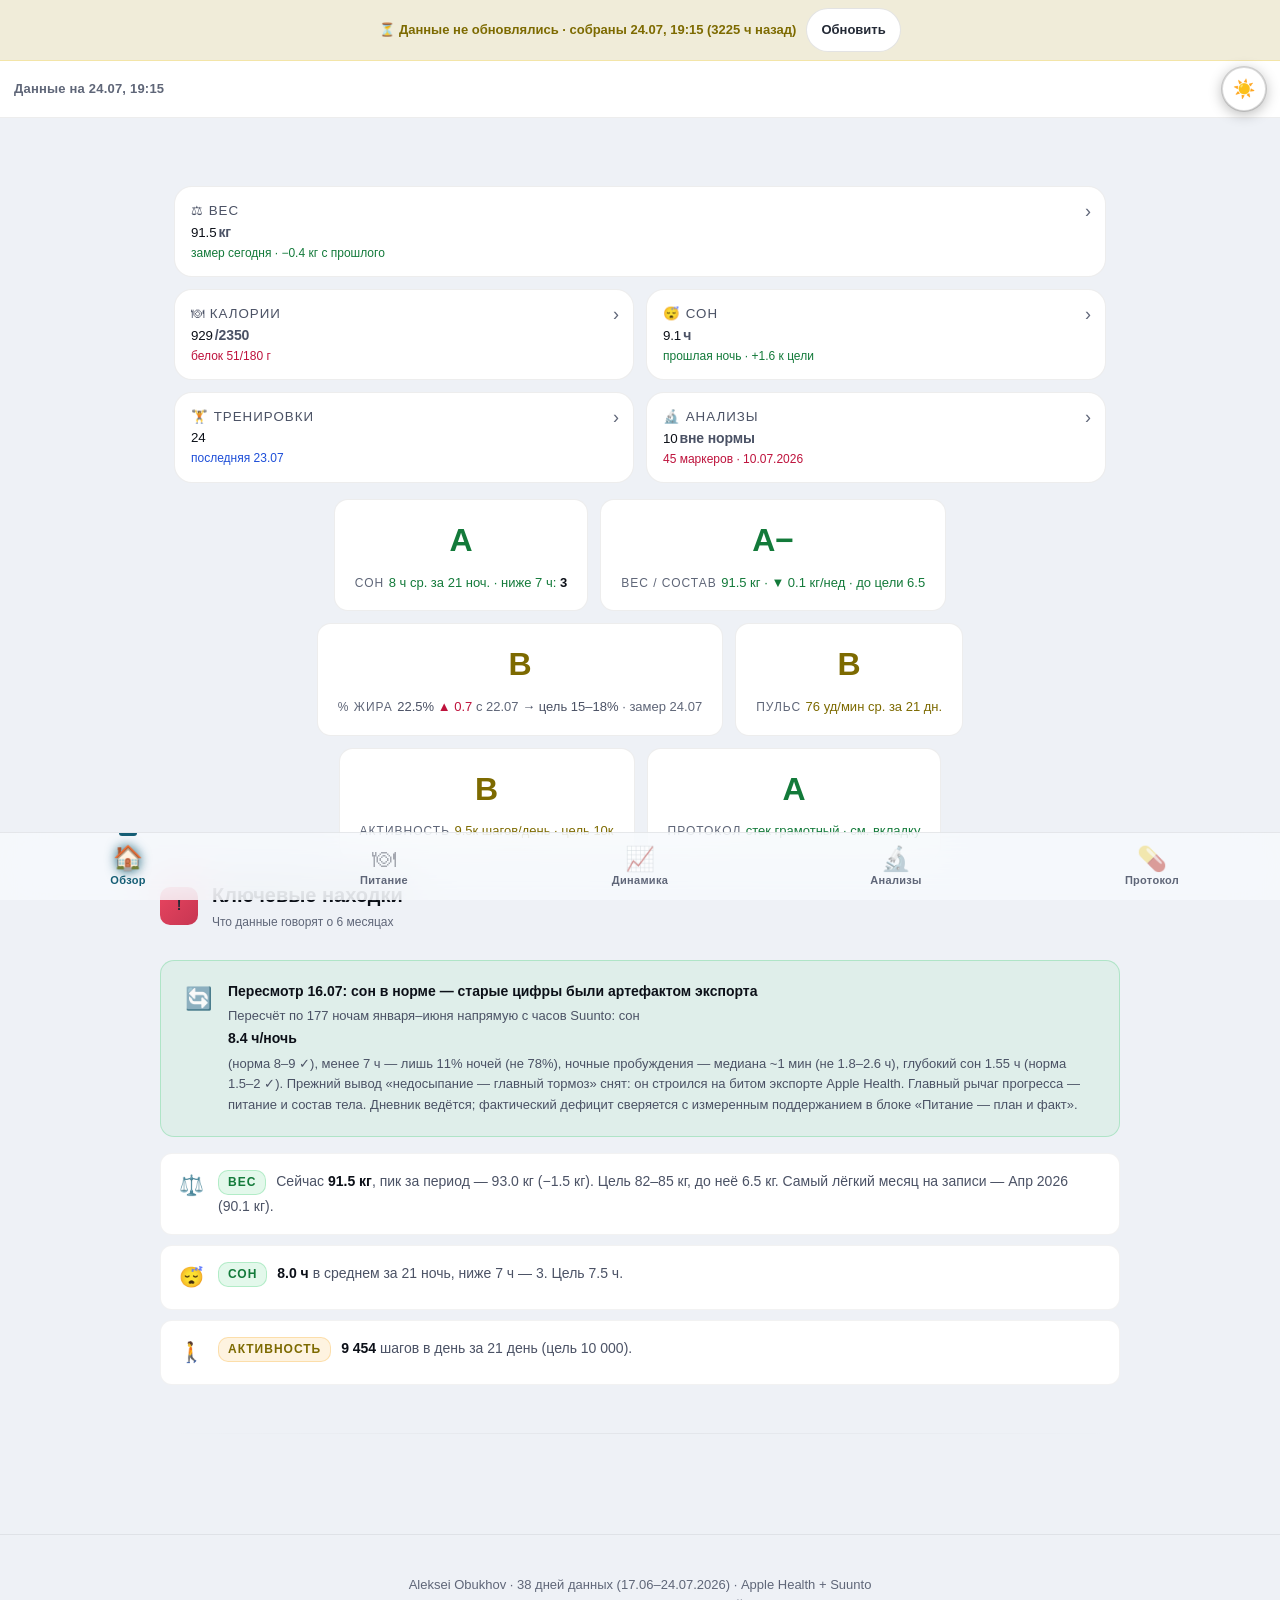
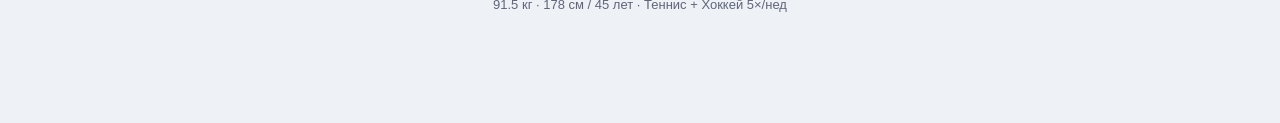
==== feedback_2026.html @ 1b54ea60 "Weekly progress: charts-health" ====
<!DOCTYPE html>
<html lang="ru">
<head>
<meta charset="UTF-8">
<meta name="viewport" content="width=device-width, initial-scale=1">
<script>
/* Resolve theme before first paint (no flash): stored choice wins, else follow the OS. */
(function(){try{
  var t=localStorage.getItem('theme');
  if(t!=='light'&&t!=='dark'){t=(window.matchMedia&&window.matchMedia('(prefers-color-scheme: light)').matches)?'light':'dark';}
  document.documentElement.setAttribute('data-theme',t);
}catch(e){}})();
</script>
<title>Aleksei · Обратная связь 2026</title>
<meta name="generated" content="2026-07-24T19:15">
<link rel="manifest" href="manifest.webmanifest">
<meta name="theme-color" content="#0891b2">
<meta name="apple-mobile-web-app-capable" content="yes">
<meta name="apple-mobile-web-app-status-bar-style" content="black-translucent">
<meta name="apple-mobile-web-app-title" content="Health">
<link rel="apple-touch-icon" href="icons/icon-180.png">
<link rel="stylesheet" href="app.css">
<script src="app.js" defer></script>
<style>
*{margin:0;padding:0;box-sizing:border-box}
body{font-family:-apple-system,BlinkMacSystemFont,'Segoe UI',sans-serif;background:var(--bg);color:var(--text);line-height:1.55}
.hero{background:linear-gradient(135deg,var(--bg-hero-1) 0%,var(--bg-hero-2) 60%,var(--bg-hero-3) 100%);padding:28px 24px 24px;text-align:center;border-bottom:1px solid var(--line)}
.badge{display:inline-block;padding:5px 16px;border-radius:20px;font-size:12px;font-weight:700;letter-spacing:2px;text-transform:uppercase;margin-bottom:10px;background:#e9456020;border:1px solid #e9456050;color:#e94560}
h1{font-size:clamp(22px,4vw,34px);font-weight:800;color:var(--text-hi);margin-bottom:6px}
.hero-sub{font-size:14px;color:var(--text-3);margin-bottom:0}
.score-grid{display:flex;flex-wrap:wrap;justify-content:center;gap:12px;max-width:900px;margin:0 auto 20px}
.score-card{background:var(--surface);border:1px solid var(--line);border-radius:14px;padding:16px 20px;text-align:center;min-width:130px}
.score-card .grade{font-size:32px;font-weight:800;display:block;margin-bottom:4px}
.score-card .area{font-size:12px;color:var(--text-3);text-transform:uppercase;letter-spacing:1px}
.score-card .delta{font-size:13px;margin-top:4px}

.container{max-width:1000px;margin:0 auto;padding:52px 20px}
.section{margin-bottom:48px}
.sec-header{display:flex;align-items:center;gap:14px;margin-bottom:28px}
.sec-num{width:38px;height:38px;border-radius:10px;display:flex;align-items:center;justify-content:center;font-weight:800;font-size:14px;flex-shrink:0}
.sec-title{margin:0;font-weight:800;font-size:20px;font-weight:700;color:var(--text-hi)}
.sec-sub{font-size:12px;color:var(--text-3);margin-top:2px}

/* Cards */
.cards{display:grid;gap:16px}
.cards-2{grid-template-columns:repeat(auto-fit,minmax(300px,1fr))}
.cards-3{grid-template-columns:repeat(auto-fit,minmax(240px,1fr))}
.card{background:var(--surface);border:1px solid var(--line-soft);border-radius:16px;padding:24px}
.card-red   {border-color:#e9456030;background:#e9456008}
.card-green {border-color:#22c55e30;background:#22c55e08}
.card-blue  {border-color:#3b82f630;background:#3b82f608}
.card-yellow{border-color:#f59e0b30;background:#f59e0b08}
.card-purple{border-color:#7c3aed30;background:#7c3aed08}
.card h3{font-size:13px;text-transform:uppercase;letter-spacing:1px;color:var(--text-3);margin-bottom:10px;font-weight:700}
.card .big{font-size:32px;font-weight:800;color:var(--text-hi);line-height:1}
.card .small{font-size:13px;color:var(--text-2);margin-top:8px;line-height:1.6}

/* Data table */
.data-table{width:100%;border-collapse:collapse;font-size:14px}
.data-table th{background:var(--surface-2);color:var(--text-3);font-size:12px;text-transform:uppercase;letter-spacing:1px;padding:10px 14px;text-align:left}
.data-table td{padding:10px 14px;border-bottom:1px solid var(--line-hair);color:var(--text-2)}
.data-table tr:last-child td{border:none}
.table-wrap{background:var(--surface);border:1px solid var(--line-soft);border-radius:14px;overflow-x:auto;-webkit-overflow-scrolling:touch}

/* Alert */
.alert{border-radius:14px;padding:20px 24px;margin-bottom:16px;display:flex;gap:16px;align-items:flex-start}
.alert-red   {background:#e9456012;border:1px solid #e9456040}
.alert-yellow{background:#f59e0b12;border:1px solid #f59e0b40}
.alert-green {background:#22c55e12;border:1px solid #22c55e40}
.alert-icon{font-size:22px;flex-shrink:0;margin-top:1px}
.alert-body strong{color:var(--text-hi);font-size:14px;display:block;margin-bottom:4px}
.alert-body p{font-size:13px;color:var(--text-2);line-height:1.6}

/* Recommendations list */
.rec-list{list-style:none;display:flex;flex-direction:column;gap:10px}
.rec-item{display:flex;gap:14px;align-items:flex-start;background:var(--surface);border:1px solid var(--line-soft);border-radius:12px;padding:16px 18px}
.rec-icon{font-size:20px;flex-shrink:0}
.rec-body{font-size:14px;color:var(--text-2);line-height:1.6}
.rec-body strong{color:var(--text-hi)}
.rec-tag{display:inline-block;padding:2px 9px;border-radius:10px;font-size:12px;font-weight:700;text-transform:uppercase;letter-spacing:1px;margin-right:6px}
.tag-red   {background:#e9456020;color:#e94560;border:1px solid #e9456040}
.tag-yellow{background:#f59e0b20;color:#fbbf24;border:1px solid #f59e0b40}
.tag-green {background:#22c55e20;color:#22c55e;border:1px solid #22c55e40}
.tag-blue  {background:#3b82f620;color:#60a5fa;border:1px solid #3b82f640}

/* Priority table */
.priority-grid{display:flex;flex-direction:column;gap:10px}
.prio-item{display:flex;align-items:center;gap:14px;background:var(--surface);border:1px solid var(--line-soft);border-radius:12px;padding:14px 18px}
.prio-num{width:28px;height:28px;border-radius:7px;display:flex;align-items:center;justify-content:center;font-weight:800;font-size:13px;flex-shrink:0}
.prio-text{flex:1;font-size:14px;color:var(--text-2)}
.prio-text strong{color:var(--text-hi);display:block;margin-bottom:2px}
.prio-text span{font-size:13px;color:var(--text-3)}
.prio-impact{font-size:12px;font-weight:700;padding:3px 10px;border-radius:8px}

/* Month comparison */
.month-bar{margin-bottom:12px}
.month-bar-label{display:flex;justify-content:space-between;font-size:12px;color:var(--text-2);margin-bottom:5px}
.month-bar-label strong{color:var(--text-hi)}
.bar-bg{height:8px;background:var(--line-soft);border-radius:4px;overflow:hidden}
.bar-fill{height:100%;border-radius:4px}

/* Divider */
.divider{height:1px;background:linear-gradient(90deg,transparent,var(--line-soft),transparent);margin:48px 0}

footer{text-align:center;padding:40px;color:var(--text-3);font-size:13px;border-top:1px solid var(--line-hair)}
@media(max-width:600px){
  .container{padding:32px 14px}
  .hero{padding:20px 16px 18px}
  h1{font-size:22px}
  .hero-sub{margin-bottom:0}
  .cards-2,.cards-3{grid-template-columns:1fr}
  .score-card{min-width:calc(50% - 8px);flex:1 1 calc(50% - 8px);padding:12px 10px}
  .score-card .grade{font-size:26px}
  .data-table{font-size:13px;min-width:520px}
  .data-table th{padding:8px 10px;font-size:12px}
  .data-table td{padding:8px 10px}
  .sec-title{font-size:18px}
  .sec-header{gap:10px;margin-bottom:20px}
  .card{padding:18px}
  .section{margin-bottom:32px}
  .alert{padding:16px}
  .divider{margin:32px 0}
  .prio-item{flex-wrap:wrap}
}
</style>
</head>
<body>

<!-- HERO -->
<div class="hero">
  <!-- HERO_SUB:START -->
  <h1 class="sr-only">Сводка здоровья · 17.06–24.07.2026</h1>
  <span class="appbar-when">Данные на 24.07, 19:15</span>
  <!-- HERO_SUB:END -->

  <div class="score-grid">
    <!-- SCORECARDS:START -->
    <div class="score-card">
      <span class="grade" style="color:#22c55e">A</span>
      <span class="area">Сон</span>
      <span class="delta" style="color:#22c55e">8 ч ср. за 21 ноч. · ниже 7 ч: <b style="color:#fff">3</b></span>
    </div>
    <div class="score-card">
      <span class="grade" style="color:#22c55e">A−</span>
      <span class="area">Вес / Состав</span>
      <span class="delta" style="color:#22c55e">91.5 кг · ▼ 0.1 кг/нед · до цели 6.5</span>
    </div>
    <div class="score-card">
      <span class="grade" style="color:#f59e0b">B</span>
      <span class="area">% Жира</span>
      <span class="delta" style="color:#aaaacc">22.5% <span style="color:#e94560">▲ 0.7</span><span style="color:#6666aa"> с 22.07</span> → цель 15–18%<span style="color:#6666aa"> · замер 24.07</span></span>
    </div>
    <div class="score-card">
      <span class="grade" style="color:#f59e0b">B</span>
      <span class="area">Пульс</span>
      <span class="delta" style="color:#f59e0b">76 уд/мин ср. за 21 дн.</span>
    </div>
    <div class="score-card">
      <span class="grade" style="color:#f59e0b">B</span>
      <span class="area">Активность</span>
      <span class="delta" style="color:#f59e0b">9.5к шагов/день · цель 10к</span>
    </div>
    <div class="score-card">
      <span class="grade" style="color:#22c55e">A</span>
      <span class="area">Протокол</span>
      <span class="delta" style="color:#22c55e">стек грамотный · см. вкладку</span>
    </div>
    <!-- SCORECARDS:END -->
  </div>
</div>

<main class="container">

<!-- CHARTS_HEALTH:START -->
<div class="section">
  <script type="application/json" class="ovkpi">{"order": 1, "span": 2, "icon": "⚖", "label": "Вес", "value": "91.5", "unit": "кг", "sub": "замер сегодня · −0.4 кг с прошлого", "color": "good", "tab": "vosst"}</script><script type="application/json" class="ovkpi">{"order": 3, "icon": "😴", "label": "Сон", "value": "9.1", "unit": "ч", "sub": "прошлая ночь · +1.6 к цели", "color": "good", "tab": "vosst"}</script><script type="application/json" class="ovkpi">{"order": 4, "icon": "🏋", "label": "Тренировки", "value": "24", "unit": "", "sub": "последняя 23.07", "color": "info", "tab": "vosst"}</script>
  <div class="sec-header">
    <div class="sec-num" style="background:linear-gradient(135deg,#06b6d4,#0891b2)">🎯</div>
    <div>
      <h2 class="sec-title">Прогресс к цели</h2>
      <div class="sec-sub">Вес: точки — замеры, линия — сглаженный тренд</div>
    </div>
  </div>
  <div style="display:flex;flex-wrap:wrap;align-items:baseline;gap:10px 18px;margin-bottom:14px"><div style="font-size:13px;letter-spacing:1px;text-transform:uppercase;color:#6666aa">Вес</div><div style="font-size:40px;font-weight:800;color:#fff;line-height:1">91.5<span style="font-size:16px;color:#6666aa"> кг</span></div><div style="font-size:15px;color:#22c55e;font-weight:700">▼ 0.1 кг/нед</div><div style="font-size:14px;color:#aaaacc;margin-left:auto">до цели <b style="color:#fff">6.5 кг</b></div></div>
  <div class="table-wrap"><svg role="img" aria-label="График веса: 91.5 кг сейчас, 8 замеров с 19.06 по 24.07, целевой коридор 82–85 кг" viewBox="0 0 720 240" width="100%" preserveAspectRatio="xMidYMid meet" style="font-family:-apple-system,sans-serif;font-size:11px"><rect x="38" y="155.8" width="670" height="46.6" fill="#22c55e" opacity="0.14"/><text x="708" y="152.8" text-anchor="end" fill="#22c55e">зона цели 82–85</text><line x1="38" y1="202.5" x2="708" y2="202.5" stroke="#ffffff14" stroke-dasharray="3 3"/><text x="4" y="205.5" fill="#6666aa">82</text><line x1="38" y1="155.8" x2="708" y2="155.8" stroke="#ffffff14" stroke-dasharray="3 3"/><text x="4" y="158.8" fill="#6666aa">85</text><text x="38.0" y="234" text-anchor="middle" fill="#6666aa">июн</text><text x="306.0" y="234" text-anchor="middle" fill="#6666aa">июл</text><polyline points="38.0,42.4 306.0,41.2 401.7,41.0 440.0,41.8 535.7,41.3 574.0,43.2 669.7,43.8 708.0,45.1" fill="none" stroke="#06b6d4" stroke-width="2.5" stroke-linejoin="round" stroke-linecap="round"/><circle cx="38.0" cy="42.4" r="2.4" fill="#ffffff" opacity="0.45"><title>19.06: 92.3 кг</title></circle><circle cx="306.0" cy="31.5" r="2.4" fill="#ffffff" opacity="0.45"><title>03.07: 93 кг</title></circle><circle cx="401.7" cy="40.9" r="2.4" fill="#ffffff" opacity="0.45"><title>08.07: 92.4 кг</title></circle><circle cx="440.0" cy="47.1" r="2.4" fill="#ffffff" opacity="0.45"><title>10.07: 92 кг</title></circle><circle cx="535.7" cy="37.8" r="2.4" fill="#ffffff" opacity="0.45"><title>15.07: 92.6 кг</title></circle><circle cx="574.0" cy="56.4" r="2.4" fill="#ffffff" opacity="0.45"><title>17.07: 91.4 кг</title></circle><circle cx="669.7" cy="48.6" r="2.4" fill="#ffffff" opacity="0.45"><title>22.07: 91.9 кг</title></circle><circle cx="708.0" cy="54.8" r="2.4" fill="#ffffff" opacity="0.45"><title>24.07: 91.5 кг</title></circle><circle cx="708.0" cy="45.1" r="4" fill="#06b6d4"/></svg></div>
  <div style="font-size:11px;text-transform:uppercase;letter-spacing:1px;color:#6666aa;font-weight:700;margin:22px 0 4px;padding-left:4px">😴 Сон по ночам</div>
  <div style="font-size:13px;color:#aaaacc;margin:0 0 8px 4px">Среднее за 21 ночей: <b style="color:#22c55e">8 ч</b> · ниже 7 ч: <b style="color:#fff">3</b></div>
  <div class="table-wrap"><svg role="img" aria-label="График сна за 21 ночей: в среднем 8.0 ч, ниже 7 ч — 3, цель 7.5 ч" viewBox="0 0 720 200" width="100%" preserveAspectRatio="xMidYMid meet" style="font-family:-apple-system,sans-serif;font-size:11px"><line x1="30" y1="84.3" x2="708" y2="84.3" stroke="#ffffff10"/><text x="2" y="87.3" fill="#6666aa">6</text><line x1="30" y1="53.0" x2="708" y2="53.0" stroke="#ffffff10"/><text x="2" y="56.0" fill="#6666aa">8</text><rect x="36.1" y="81.2" width="20.0" height="96.8" rx="2" fill="#e94560" opacity="0.9"><title>03.07: 6.2 ч</title></rect><text x="46.1" y="194" text-anchor="middle" fill="#6666aa">03.07</text><rect x="68.4" y="21.8" width="20.0" height="156.2" rx="2" fill="#22c55e" opacity="0.9"><title>05.07: 10 ч</title></rect><rect x="100.7" y="39.0" width="20.0" height="139.0" rx="2" fill="#22c55e" opacity="0.9"><title>06.07: 8.9 ч</title></rect><rect x="133.0" y="89.0" width="20.0" height="89.0" rx="2" fill="#e94560" opacity="0.9"><title>07.07: 5.7 ч</title></rect><rect x="165.3" y="46.8" width="20.0" height="131.2" rx="2" fill="#22c55e" opacity="0.9"><title>08.07: 8.4 ч</title></rect><rect x="197.6" y="68.7" width="20.0" height="109.3" rx="2" fill="#f59e0b" opacity="0.9"><title>09.07: 7.0 ч</title></rect><text x="207.6" y="194" text-anchor="middle" fill="#6666aa">09.07</text><rect x="229.8" y="40.6" width="20.0" height="137.4" rx="2" fill="#22c55e" opacity="0.9"><title>10.07: 8.8 ч</title></rect><rect x="262.1" y="54.6" width="20.0" height="123.4" rx="2" fill="#22c55e" opacity="0.9"><title>11.07: 7.9 ч</title></rect><rect x="294.4" y="64.0" width="20.0" height="114.0" rx="2" fill="#f59e0b" opacity="0.9"><title>12.07: 7.3 ч</title></rect><rect x="326.7" y="29.6" width="20.0" height="148.4" rx="2" fill="#22c55e" opacity="0.9"><title>13.07: 9.5 ч</title></rect><rect x="359.0" y="62.4" width="20.0" height="115.6" rx="2" fill="#f59e0b" opacity="0.9"><title>14.07: 7.4 ч</title></rect><text x="369.0" y="194" text-anchor="middle" fill="#6666aa">14.07</text><rect x="391.3" y="67.1" width="20.0" height="110.9" rx="2" fill="#f59e0b" opacity="0.9"><title>15.07: 7.1 ч</title></rect><rect x="423.6" y="70.2" width="20.0" height="107.8" rx="2" fill="#f59e0b" opacity="0.9"><title>16.07: 6.9 ч</title></rect><rect x="455.8" y="39.0" width="20.0" height="139.0" rx="2" fill="#22c55e" opacity="0.9"><title>17.07: 8.9 ч</title></rect><rect x="488.1" y="24.9" width="20.0" height="153.1" rx="2" fill="#22c55e" opacity="0.9"><title>18.07: 9.8 ч</title></rect><rect x="520.4" y="29.6" width="20.0" height="148.4" rx="2" fill="#22c55e" opacity="0.9"><title>19.07: 9.5 ч</title></rect><text x="530.4" y="194" text-anchor="middle" fill="#6666aa">19.07</text><rect x="552.7" y="62.4" width="20.0" height="115.6" rx="2" fill="#f59e0b" opacity="0.9"><title>20.07: 7.4 ч</title></rect><rect x="585.0" y="68.7" width="20.0" height="109.3" rx="2" fill="#f59e0b" opacity="0.9"><title>21.07: 7 ч</title></rect><rect x="617.3" y="49.9" width="20.0" height="128.1" rx="2" fill="#22c55e" opacity="0.9"><title>22.07: 8.2 ч</title></rect><rect x="649.6" y="68.7" width="20.0" height="109.3" rx="2" fill="#f59e0b" opacity="0.9"><title>23.07: 7 ч</title></rect><rect x="681.8" y="35.9" width="20.0" height="142.1" rx="2" fill="#22c55e" opacity="0.9"><title>24.07: 9.1 ч</title></rect><text x="691.9" y="194" text-anchor="middle" fill="#6666aa">24.07</text><line x1="30" y1="60.9" x2="708" y2="60.9" stroke="#22c55e" stroke-width="1.5" stroke-dasharray="5 4"/><text x="708" y="56.9" text-anchor="end" fill="#22c55e">цель 7.5 ч</text></svg></div>
  <div style="font-size:11px;text-transform:uppercase;letter-spacing:1px;color:#6666aa;font-weight:700;margin:22px 0 4px;padding-left:4px">🏋 Тренировки — регулярность</div>
  <div style="font-size:13px;color:#aaaacc;margin:0 0 8px 4px">Сессий за период: <b style="color:#fff">24</b> · последняя <b style="color:#fff">23.07</b> · цвет — минуты; 🎾 теннис · 🏒 хоккей (наведи на клетку)</div>
  <div class="table-wrap"><svg role="img" aria-label="Календарь тренировок за 13 недель: 24 сессий, последняя 2026-07-23" viewBox="0 0 260 142" width="260" style="max-width:100%;font-family:-apple-system,sans-serif;font-size:10px"><text x="0" y="28" fill="#6666aa">Пн</text><text x="0" y="64" fill="#6666aa">Ср</text><text x="0" y="100" fill="#6666aa">Пт</text><text x="26" y="11" fill="#6666aa">апр</text><rect x="26" y="16" width="15" height="15" rx="3" fill="#ffffff10"><title>27.04</title></rect><rect x="26" y="34" width="15" height="15" rx="3" fill="#ffffff10"><title>28.04</title></rect><rect x="26" y="52" width="15" height="15" rx="3" fill="#ffffff10"><title>29.04</title></rect><rect x="26" y="70" width="15" height="15" rx="3" fill="#ffffff10"><title>30.04</title></rect><rect x="26" y="88" width="15" height="15" rx="3" fill="#ffffff10"><title>01.05</title></rect><rect x="26" y="106" width="15" height="15" rx="3" fill="#ffffff10"><title>02.05</title></rect><rect x="26" y="124" width="15" height="15" rx="3" fill="#ffffff10"><title>03.05</title></rect><text x="44" y="11" fill="#6666aa">май</text><rect x="44" y="16" width="15" height="15" rx="3" fill="#ffffff10"><title>04.05</title></rect><rect x="44" y="34" width="15" height="15" rx="3" fill="#ffffff10"><title>05.05</title></rect><rect x="44" y="52" width="15" height="15" rx="3" fill="#ffffff10"><title>06.05</title></rect><rect x="44" y="70" width="15" height="15" rx="3" fill="#ffffff10"><title>07.05</title></rect><rect x="44" y="88" width="15" height="15" rx="3" fill="#ffffff10"><title>08.05</title></rect><rect x="44" y="106" width="15" height="15" rx="3" fill="#ffffff10"><title>09.05</title></rect><rect x="44" y="124" width="15" height="15" rx="3" fill="#ffffff10"><title>10.05</title></rect><rect x="62" y="16" width="15" height="15" rx="3" fill="#ffffff10"><title>11.05</title></rect><rect x="62" y="34" width="15" height="15" rx="3" fill="#ffffff10"><title>12.05</title></rect><rect x="62" y="52" width="15" height="15" rx="3" fill="#ffffff10"><title>13.05</title></rect><rect x="62" y="70" width="15" height="15" rx="3" fill="#ffffff10"><title>14.05</title></rect><rect x="62" y="88" width="15" height="15" rx="3" fill="#ffffff10"><title>15.05</title></rect><rect x="62" y="106" width="15" height="15" rx="3" fill="#ffffff10"><title>16.05</title></rect><rect x="62" y="124" width="15" height="15" rx="3" fill="#ffffff10"><title>17.05</title></rect><rect x="80" y="16" width="15" height="15" rx="3" fill="#ffffff10"><title>18.05</title></rect><rect x="80" y="34" width="15" height="15" rx="3" fill="#ffffff10"><title>19.05</title></rect><rect x="80" y="52" width="15" height="15" rx="3" fill="#ffffff10"><title>20.05</title></rect><rect x="80" y="70" width="15" height="15" rx="3" fill="#ffffff10"><title>21.05</title></rect><rect x="80" y="88" width="15" height="15" rx="3" fill="#ffffff10"><title>22.05</title></rect><rect x="80" y="106" width="15" height="15" rx="3" fill="#ffffff10"><title>23.05</title></rect><rect x="80" y="124" width="15" height="15" rx="3" fill="#ffffff10"><title>24.05</title></rect><rect x="98" y="16" width="15" height="15" rx="3" fill="#ffffff10"><title>25.05</title></rect><rect x="98" y="34" width="15" height="15" rx="3" fill="#ffffff10"><title>26.05</title></rect><rect x="98" y="52" width="15" height="15" rx="3" fill="#ffffff10"><title>27.05</title></rect><rect x="98" y="70" width="15" height="15" rx="3" fill="#ffffff10"><title>28.05</title></rect><rect x="98" y="88" width="15" height="15" rx="3" fill="#ffffff10"><title>29.05</title></rect><rect x="98" y="106" width="15" height="15" rx="3" fill="#ffffff10"><title>30.05</title></rect><rect x="98" y="124" width="15" height="15" rx="3" fill="#ffffff10"><title>31.05</title></rect><text x="116" y="11" fill="#6666aa">июн</text><rect x="116" y="16" width="15" height="15" rx="3" fill="#ffffff10"><title>01.06</title></rect><rect x="116" y="34" width="15" height="15" rx="3" fill="#ffffff10"><title>02.06</title></rect><rect x="116" y="52" width="15" height="15" rx="3" fill="#ffffff10"><title>03.06</title></rect><rect x="116" y="70" width="15" height="15" rx="3" fill="#22d3ee"><title>04.06: 🏒 92 мин ❤️194</title></rect><rect x="116" y="88" width="15" height="15" rx="3" fill="#ffffff10"><title>05.06</title></rect><rect x="116" y="106" width="15" height="15" rx="3" fill="#ffffff10"><title>06.06</title></rect><rect x="116" y="124" width="15" height="15" rx="3" fill="#ffffff10"><title>07.06</title></rect><rect x="134" y="16" width="15" height="15" rx="3" fill="#ffffff10"><title>08.06</title></rect><rect x="134" y="34" width="15" height="15" rx="3" fill="#22d3ee"><title>09.06: 🏒 92 мин ❤️187</title></rect><rect x="134" y="52" width="15" height="15" rx="3" fill="#ffffff10"><title>10.06</title></rect><rect x="134" y="70" width="15" height="15" rx="3" fill="#22d3ee"><title>11.06: 🏒 98 мин ❤️186</title></rect><rect x="134" y="88" width="15" height="15" rx="3" fill="#ffffff10"><title>12.06</title></rect><rect x="134" y="106" width="15" height="15" rx="3" fill="#ffffff10"><title>13.06</title></rect><rect x="134" y="124" width="15" height="15" rx="3" fill="#ffffff10"><title>14.06</title></rect><rect x="152" y="16" width="15" height="15" rx="3" fill="#ffffff10"><title>15.06</title></rect><rect x="152" y="34" width="15" height="15" rx="3" fill="#22d3ee"><title>16.06: 🏒 94 мин ❤️185</title></rect><rect x="152" y="52" width="15" height="15" rx="3" fill="#0891b2"><title>17.06: 🎾 63 мин ❤️167</title></rect><rect x="152" y="70" width="15" height="15" rx="3" fill="#ffffff10"><title>18.06</title></rect><rect x="152" y="88" width="15" height="15" rx="3" fill="#ffffff10"><title>19.06</title></rect><rect x="152" y="106" width="15" height="15" rx="3" fill="#ffffff10"><title>20.06</title></rect><rect x="152" y="124" width="15" height="15" rx="3" fill="#ffffff10"><title>21.06</title></rect><rect x="170" y="16" width="15" height="15" rx="3" fill="#ffffff10"><title>22.06</title></rect><rect x="170" y="34" width="15" height="15" rx="3" fill="#22d3ee"><title>23.06: 🏒 96 мин ❤️186</title></rect><rect x="170" y="52" width="15" height="15" rx="3" fill="#0891b2"><title>24.06: 🎾 65 мин ❤️158</title></rect><rect x="170" y="70" width="15" height="15" rx="3" fill="#0891b2"><title>25.06: 🏒 71 мин ❤️189</title></rect><rect x="170" y="88" width="15" height="15" rx="3" fill="#22d3ee"><title>26.06: 🏒 83 мин ❤️189</title></rect><rect x="170" y="106" width="15" height="15" rx="3" fill="#0891b2"><title>27.06: 🏒 67 мин ❤️161</title></rect><rect x="170" y="124" width="15" height="15" rx="3" fill="#ffffff10"><title>28.06</title></rect><rect x="188" y="16" width="15" height="15" rx="3" fill="#ffffff10"><title>29.06</title></rect><rect x="188" y="34" width="15" height="15" rx="3" fill="#ffffff10"><title>30.06</title></rect><rect x="188" y="52" width="15" height="15" rx="3" fill="#0891b2"><title>01.07: 🎾 67 мин ❤️158</title></rect><rect x="188" y="70" width="15" height="15" rx="3" fill="#22d3ee"><title>02.07: 🏒 93 мин ❤️183</title></rect><rect x="188" y="88" width="15" height="15" rx="3" fill="#ffffff10"><title>03.07</title></rect><rect x="188" y="106" width="15" height="15" rx="3" fill="#ffffff10"><title>04.07</title></rect><rect x="188" y="124" width="15" height="15" rx="3" fill="#ffffff10"><title>05.07</title></rect><text x="206" y="11" fill="#6666aa">июл</text><rect x="206" y="16" width="15" height="15" rx="3" fill="#ffffff10"><title>06.07</title></rect><rect x="206" y="34" width="15" height="15" rx="3" fill="#22d3ee"><title>07.07: 🏒 94 мин ❤️189</title></rect><rect x="206" y="52" width="15" height="15" rx="3" fill="#0891b2"><title>08.07: 🎾 69 мин ❤️179</title></rect><rect x="206" y="70" width="15" height="15" rx="3" fill="#22d3ee"><title>09.07: 🏒 92 мин ❤️183</title></rect><rect x="206" y="88" width="15" height="15" rx="3" fill="#22d3ee"><title>10.07: 🎾 80 мин ❤️184</title></rect><rect x="206" y="106" width="15" height="15" rx="3" fill="#ffffff10"><title>11.07</title></rect><rect x="206" y="124" width="15" height="15" rx="3" fill="#0891b2"><title>12.07: 🎾 66 мин ❤️174</title></rect><rect x="224" y="16" width="15" height="15" rx="3" fill="#ffffff10"><title>13.07</title></rect><rect x="224" y="34" width="15" height="15" rx="3" fill="#22d3ee"><title>14.07: 🏒 94 мин ❤️187</title></rect><rect x="224" y="52" width="15" height="15" rx="3" fill="#0891b2"><title>15.07: 🎾 61 мин ❤️156</title></rect><rect x="224" y="70" width="15" height="15" rx="3" fill="#22d3ee"><title>16.07: 🏒 91 мин ❤️181</title></rect><rect x="224" y="88" width="15" height="15" rx="3" fill="#22d3ee"><title>17.07: 🎾 134 мин ❤️183</title></rect><rect x="224" y="106" width="15" height="15" rx="3" fill="#ffffff10"><title>18.07</title></rect><rect x="224" y="124" width="15" height="15" rx="3" fill="#ffffff10"><title>19.07</title></rect><rect x="242" y="16" width="15" height="15" rx="3" fill="#ffffff10"><title>20.07</title></rect><rect x="242" y="34" width="15" height="15" rx="3" fill="#22d3ee"><title>21.07: 🏒 92 мин ❤️190</title></rect><rect x="242" y="52" width="15" height="15" rx="3" fill="#0891b2"><title>22.07: 🎾 61 мин ❤️162</title></rect><rect x="242" y="70" width="15" height="15" rx="3" fill="#22d3ee"><title>23.07: 🏒 91 мин ❤️181</title></rect><rect x="242" y="88" width="15" height="15" rx="3" fill="#ffffff10"><title>24.07</title></rect></svg></div>
</div>
<div class="divider"></div>
<!-- CHARTS_HEALTH:END -->

<!-- CHARTS_NUTRITION:START -->
<div class="section">
  <script type="application/json" class="ovkpi">{"order": 2, "icon": "🍽", "label": "Калории", "value": "929", "unit": "/2350", "sub": "белок 51/180 г", "color": "bad", "tab": "pitanie"}</script>
  <div class="sec-header">
    <div class="sec-num" style="background:linear-gradient(135deg,#f59e0b,#d97706)">🍽</div>
    <div>
      <h2 class="sec-title">Питание сегодня</h2>
      <div class="sec-sub">Кольца — цель дня · столбики — калории за 7 дней</div>
    </div>
  </div>
  <div style="display:flex;gap:8px;flex-wrap:wrap;align-items:center;justify-content:center;margin-bottom:6px"><div style="text-align:center"><svg role="img" aria-label="Калории сегодня: 929 из 2350, это 40% дневной цели" viewBox="0 0 130 130" width="118" height="118" style="font-family:-apple-system,sans-serif"><circle cx="65" cy="65" r="52" fill="none" stroke="#ffffff14" stroke-width="13"/><circle cx="65" cy="65" r="52" fill="none" stroke="#e94560" stroke-width="13" stroke-linecap="round" stroke-dasharray="129.2 326.7" transform="rotate(-90 65 65)"/><text x="65" y="63" text-anchor="middle" fill="#fff" style="font-size:23px;font-weight:800">40%</text><text x="65" y="82" text-anchor="middle" fill="#8888bb" style="font-size:11px">929/2350</text></svg><div style="font-size:12px;color:#aaaacc;margin-top:2px">Калории</div></div><div style="text-align:center"><svg role="img" aria-label="Белок сегодня: 51 г из 180, это 28% цели" viewBox="0 0 130 130" width="118" height="118" style="font-family:-apple-system,sans-serif"><circle cx="65" cy="65" r="52" fill="none" stroke="#ffffff14" stroke-width="13"/><circle cx="65" cy="65" r="52" fill="none" stroke="#e94560" stroke-width="13" stroke-linecap="round" stroke-dasharray="92.6 326.7" transform="rotate(-90 65 65)"/><text x="65" y="63" text-anchor="middle" fill="#fff" style="font-size:23px;font-weight:800">28%</text><text x="65" y="82" text-anchor="middle" fill="#8888bb" style="font-size:11px">51/180 г</text></svg><div style="font-size:12px;color:#aaaacc;margin-top:2px">Белок</div></div></div><div style="text-align:center;font-size:13px;color:#8888bb;margin-bottom:14px">сегодня · Б 51 · Ж 31 · У 110 г</div>
  <div class="table-wrap"><svg role="img" aria-label="Калории за 7 дней, в среднем 2232 против цели 2350" viewBox="0 0 720 200" width="100%" preserveAspectRatio="xMidYMid meet" style="font-family:-apple-system,sans-serif;font-size:11px"><rect x="49.4" y="23.1" width="58.1" height="154.9" rx="2" fill="#e94560" opacity="0.9"><title>18.07: 3423 ккал</title></rect><text x="78.4" y="194" text-anchor="middle" fill="#6666aa">18.07</text><rect x="146.2" y="42.8" width="58.1" height="135.2" rx="2" fill="#e94560" opacity="0.9"><title>19.07: 2986 ккал</title></rect><text x="175.3" y="194" text-anchor="middle" fill="#6666aa">19.07</text><rect x="243.1" y="100.2" width="58.1" height="77.8" rx="2" fill="#e94560" opacity="0.9"><title>20.07: 1719 ккал</title></rect><text x="272.1" y="194" text-anchor="middle" fill="#6666aa">20.07</text><rect x="339.9" y="75.6" width="58.1" height="102.4" rx="2" fill="#22c55e" opacity="0.9"><title>21.07: 2263 ккал</title></rect><text x="369.0" y="194" text-anchor="middle" fill="#6666aa">21.07</text><rect x="436.8" y="82.7" width="58.1" height="95.3" rx="2" fill="#f59e0b" opacity="0.9"><title>22.07: 2105 ккал</title></rect><text x="465.9" y="194" text-anchor="middle" fill="#6666aa">22.07</text><rect x="533.7" y="78.6" width="58.1" height="99.4" rx="2" fill="#22c55e" opacity="0.9"><title>23.07: 2196 ккал</title></rect><text x="562.7" y="194" text-anchor="middle" fill="#6666aa">23.07</text><rect x="630.5" y="135.9" width="58.1" height="42.1" rx="2" fill="#e94560" opacity="0.9"><title>24.07: 929 ккал</title></rect><text x="659.6" y="194" text-anchor="middle" fill="#6666aa">24.07</text><line x1="30" y1="71.6" x2="708" y2="71.6" stroke="#22c55e" stroke-width="1.5" stroke-dasharray="5 4"/><text x="708" y="67.6" text-anchor="end" fill="#22c55e">цель 2350 ккал</text></svg></div>
</div>
<div class="divider"></div>
<!-- CHARTS_NUTRITION:END -->

<!-- CHARTS_LABS:START -->
<div class="section">
  <script type="application/json" class="ovkpi">{"order": 5, "icon": "🔬", "label": "Анализы", "value": "10", "unit": "вне нормы", "sub": "45 маркеров · 10.07.2026", "color": "bad", "tab": "analizy"}</script>
  <div class="sec-header">
    <div class="sec-num" style="background:linear-gradient(135deg,#06b6d4,#0891b2)">🔬</div>
    <div>
      <h2 class="sec-title">Анализы — ключевые маркеры</h2>
      <div class="sec-sub">🟩 референс · точка — значение (🔴 вне нормы). Полная таблица ниже.</div>
    </div>
  </div>
  <div style="display:grid;grid-template-columns:repeat(auto-fit,minmax(260px,1fr));gap:6px 20px">
    <div style="padding:4px 0">
      <div style="display:flex;justify-content:space-between;font-size:12px;margin-bottom:1px"><span style="color:#aaaacc">Нейтрофилы, %</span><b style="color:#e94560">46.7 %</b></div>
      <svg role="img" aria-label="Значение 46.7, норма 48.0–78.0, вне нормы" viewBox="0 0 320 30" width="100%" preserveAspectRatio="xMidYMid meet" style="font-family:-apple-system,sans-serif;font-size:10px"><line x1="12" y1="15" x2="308" y2="15" stroke="#ffffff18" stroke-width="4" stroke-linecap="round"/><line x1="77.8" y1="15" x2="242.2" y2="15" stroke="#22c55e" stroke-width="4" stroke-linecap="round" opacity="0.55"/><circle cx="72.3" cy="15" r="3" fill="#ffffff" opacity="0.4"><title>2026-03-13: 47.0</title></circle><circle cx="70.7" cy="15" r="4.5" fill="#e94560" opacity="1"><title>2026-07-10: 46.7</title></circle></svg>
    </div>
    <div style="padding:4px 0">
      <div style="display:flex;justify-content:space-between;font-size:12px;margin-bottom:1px"><span style="color:#aaaacc">Лимфоциты, %</span><b style="color:#e94560">41.5 %</b></div>
      <svg role="img" aria-label="Значение 41.5, норма 19.0–37.0, вне нормы" viewBox="0 0 320 30" width="100%" preserveAspectRatio="xMidYMid meet" style="font-family:-apple-system,sans-serif;font-size:10px"><line x1="12" y1="15" x2="308" y2="15" stroke="#ffffff18" stroke-width="4" stroke-linecap="round"/><line x1="77.8" y1="15" x2="242.2" y2="15" stroke="#22c55e" stroke-width="4" stroke-linecap="round" opacity="0.55"/><circle cx="276.9" cy="15" r="3" fill="#ffffff" opacity="0.4"><title>2026-03-13: 40.8</title></circle><circle cx="283.3" cy="15" r="4.5" fill="#e94560" opacity="1"><title>2026-07-10: 41.5</title></circle></svg>
    </div>
    <div style="padding:4px 0">
      <div style="display:flex;justify-content:space-between;font-size:12px;margin-bottom:1px"><span style="color:#aaaacc">АлАТ</span><b style="color:#e6e6e6">18 Ед/л</b></div>
      <svg role="img" aria-label="Значение 18.0, норма ниже 41.0, в норме" viewBox="0 0 320 30" width="100%" preserveAspectRatio="xMidYMid meet" style="font-family:-apple-system,sans-serif;font-size:10px"><line x1="12" y1="15" x2="308" y2="15" stroke="#ffffff18" stroke-width="4" stroke-linecap="round"/><line x1="12.0" y1="15" x2="223.4" y2="15" stroke="#22c55e" stroke-width="4" stroke-linecap="round" opacity="0.55"/><circle cx="89.4" cy="15" r="3" fill="#ffffff" opacity="0.4"><title>2026-03-13: 15.0</title></circle><circle cx="104.8" cy="15" r="4.5" fill="#22c55e" opacity="1"><title>2026-07-10: 18.0</title></circle></svg>
    </div>
    <div style="padding:4px 0">
      <div style="display:flex;justify-content:space-between;font-size:12px;margin-bottom:1px"><span style="color:#aaaacc">АсАТ</span><b style="color:#e6e6e6">31 Ед/л</b></div>
      <svg role="img" aria-label="Значение 31.0, норма ниже 37.0, в норме" viewBox="0 0 320 30" width="100%" preserveAspectRatio="xMidYMid meet" style="font-family:-apple-system,sans-serif;font-size:10px"><line x1="12" y1="15" x2="308" y2="15" stroke="#ffffff18" stroke-width="4" stroke-linecap="round"/><line x1="12.0" y1="15" x2="223.4" y2="15" stroke="#22c55e" stroke-width="4" stroke-linecap="round" opacity="0.55"/><circle cx="166.3" cy="15" r="3" fill="#ffffff" opacity="0.4"><title>2026-03-13: 27.0</title></circle><circle cx="189.1" cy="15" r="4.5" fill="#22c55e" opacity="1"><title>2026-07-10: 31.0</title></circle></svg>
    </div>
    <div style="padding:4px 0">
      <div style="display:flex;justify-content:space-between;font-size:12px;margin-bottom:1px"><span style="color:#aaaacc">Билирубин общий</span><b style="color:#e94560">31.0 мкмоль/л</b></div>
      <svg role="img" aria-label="Значение 31.0, норма 3.4–20.5, вне нормы" viewBox="0 0 320 30" width="100%" preserveAspectRatio="xMidYMid meet" style="font-family:-apple-system,sans-serif;font-size:10px"><line x1="12" y1="15" x2="308" y2="15" stroke="#ffffff18" stroke-width="4" stroke-linecap="round"/><line x1="69.2" y1="15" x2="212.3" y2="15" stroke="#22c55e" stroke-width="4" stroke-linecap="round" opacity="0.55"/><circle cx="258.4" cy="15" r="3" fill="#ffffff" opacity="0.4"><title>2026-03-13: 26.0</title></circle><circle cx="300.2" cy="15" r="4.5" fill="#e94560" opacity="1"><title>2026-07-10: 31.0</title></circle></svg>
    </div>
    <div style="padding:4px 0">
      <div style="display:flex;justify-content:space-between;font-size:12px;margin-bottom:1px"><span style="color:#aaaacc">Билирубин прямой</span><b style="color:#e94560">9.6 мкмоль/л</b></div>
      <svg role="img" aria-label="Значение 9.6, норма ниже 8.6, вне нормы" viewBox="0 0 320 30" width="100%" preserveAspectRatio="xMidYMid meet" style="font-family:-apple-system,sans-serif;font-size:10px"><line x1="12" y1="15" x2="308" y2="15" stroke="#ffffff18" stroke-width="4" stroke-linecap="round"/><line x1="12.0" y1="15" x2="223.4" y2="15" stroke="#22c55e" stroke-width="4" stroke-linecap="round" opacity="0.55"/><circle cx="243.1" cy="15" r="3" fill="#ffffff" opacity="0.4"><title>2026-03-13: 9.4</title></circle><circle cx="248.0" cy="15" r="4.5" fill="#e94560" opacity="1"><title>2026-07-10: 9.6</title></circle></svg>
    </div>
    <div style="padding:4px 0">
      <div style="display:flex;justify-content:space-between;font-size:12px;margin-bottom:1px"><span style="color:#aaaacc">Билирубин непрямой</span><b style="color:#e94560">21.4 мкмоль/л</b></div>
      <svg role="img" aria-label="Значение 21.4, норма ниже 19.0, вне нормы" viewBox="0 0 320 30" width="100%" preserveAspectRatio="xMidYMid meet" style="font-family:-apple-system,sans-serif;font-size:10px"><line x1="12" y1="15" x2="308" y2="15" stroke="#ffffff18" stroke-width="4" stroke-linecap="round"/><line x1="12.0" y1="15" x2="223.4" y2="15" stroke="#22c55e" stroke-width="4" stroke-linecap="round" opacity="0.55"/><circle cx="196.7" cy="15" r="3" fill="#ffffff" opacity="0.4"><title>2026-03-13: 16.6</title></circle><circle cx="250.1" cy="15" r="4.5" fill="#e94560" opacity="1"><title>2026-07-10: 21.4</title></circle></svg>
    </div>
    <div style="padding:4px 0">
      <div style="display:flex;justify-content:space-between;font-size:12px;margin-bottom:1px"><span style="color:#aaaacc">Глюкоза</span><b style="color:#e6e6e6">4.8 ммоль/л</b></div>
      <svg role="img" aria-label="Значение 4.8, норма 4.1–6.0, в норме" viewBox="0 0 320 30" width="100%" preserveAspectRatio="xMidYMid meet" style="font-family:-apple-system,sans-serif;font-size:10px"><line x1="12" y1="15" x2="308" y2="15" stroke="#ffffff18" stroke-width="4" stroke-linecap="round"/><line x1="77.8" y1="15" x2="242.2" y2="15" stroke="#22c55e" stroke-width="4" stroke-linecap="round" opacity="0.55"/><circle cx="155.7" cy="15" r="3" fill="#ffffff" opacity="0.4"><title>2026-03-13: 5.0</title></circle><circle cx="138.4" cy="15" r="4.5" fill="#22c55e" opacity="1"><title>2026-07-10: 4.8</title></circle></svg>
    </div>
    <div style="padding:4px 0">
      <div style="display:flex;justify-content:space-between;font-size:12px;margin-bottom:1px"><span style="color:#aaaacc">Креатинин</span><b style="color:#e6e6e6">101 мкмоль/л</b></div>
      <svg role="img" aria-label="Значение 101.0, норма 64.0–104.0, в норме" viewBox="0 0 320 30" width="100%" preserveAspectRatio="xMidYMid meet" style="font-family:-apple-system,sans-serif;font-size:10px"><line x1="12" y1="15" x2="308" y2="15" stroke="#ffffff18" stroke-width="4" stroke-linecap="round"/><line x1="77.8" y1="15" x2="242.2" y2="15" stroke="#22c55e" stroke-width="4" stroke-linecap="round" opacity="0.55"/><circle cx="258.7" cy="15" r="3" fill="#ffffff" opacity="0.4"><title>2026-03-13: 108.0</title></circle><circle cx="229.9" cy="15" r="4.5" fill="#22c55e" opacity="1"><title>2026-07-10: 101.0</title></circle></svg>
    </div>
    <div style="padding:4px 0">
      <div style="display:flex;justify-content:space-between;font-size:12px;margin-bottom:1px"><span style="color:#aaaacc">Мочевая кислота</span><b style="color:#e94560">423 мкмоль/л</b></div>
      <svg role="img" aria-label="Значение 423.0, норма 210.0–420.0, вне нормы" viewBox="0 0 320 30" width="100%" preserveAspectRatio="xMidYMid meet" style="font-family:-apple-system,sans-serif;font-size:10px"><line x1="12" y1="15" x2="308" y2="15" stroke="#ffffff18" stroke-width="4" stroke-linecap="round"/><line x1="77.8" y1="15" x2="242.2" y2="15" stroke="#22c55e" stroke-width="4" stroke-linecap="round" opacity="0.55"/><circle cx="95.0" cy="15" r="3" fill="#ffffff" opacity="0.4"><title>2026-03-13: 232.0</title></circle><circle cx="244.6" cy="15" r="4.5" fill="#e94560" opacity="1"><title>2026-07-10: 423.0</title></circle></svg>
    </div>
    <div style="padding:4px 0">
      <div style="display:flex;justify-content:space-between;font-size:12px;margin-bottom:1px"><span style="color:#aaaacc">Гомоцистеин</span><b style="color:#e6e6e6">9.29 мкмоль/л</b></div>
      <svg role="img" aria-label="Значение 9.29, норма 5.46–16.2, в норме" viewBox="0 0 320 30" width="100%" preserveAspectRatio="xMidYMid meet" style="font-family:-apple-system,sans-serif;font-size:10px"><line x1="12" y1="15" x2="308" y2="15" stroke="#ffffff18" stroke-width="4" stroke-linecap="round"/><line x1="77.8" y1="15" x2="242.2" y2="15" stroke="#22c55e" stroke-width="4" stroke-linecap="round" opacity="0.55"/><circle cx="167.0" cy="15" r="3" fill="#ffffff" opacity="0.4"><title>2026-03-13: 11.29</title></circle><circle cx="136.4" cy="15" r="4.5" fill="#22c55e" opacity="1"><title>2026-07-10: 9.29</title></circle></svg>
    </div>
    <div style="padding:4px 0">
      <div style="display:flex;justify-content:space-between;font-size:12px;margin-bottom:1px"><span style="color:#aaaacc">Холестерин общий</span><b style="color:#e94560">5.16 ммоль/л</b></div>
      <svg role="img" aria-label="Значение 5.16, норма ниже 5.0, вне нормы" viewBox="0 0 320 30" width="100%" preserveAspectRatio="xMidYMid meet" style="font-family:-apple-system,sans-serif;font-size:10px"><line x1="12" y1="15" x2="308" y2="15" stroke="#ffffff18" stroke-width="4" stroke-linecap="round"/><line x1="12.0" y1="15" x2="223.4" y2="15" stroke="#22c55e" stroke-width="4" stroke-linecap="round" opacity="0.55"/><circle cx="177.8" cy="15" r="3" fill="#ffffff" opacity="0.4"><title>2026-03-13: 3.92</title></circle><circle cx="230.2" cy="15" r="4.5" fill="#e94560" opacity="1"><title>2026-07-10: 5.16</title></circle></svg>
    </div>
    <div style="padding:4px 0">
      <div style="display:flex;justify-content:space-between;font-size:12px;margin-bottom:1px"><span style="color:#aaaacc">Холестерин-ЛПНП</span><b style="color:#e94560">3.23 ммоль/л</b></div>
      <svg role="img" aria-label="Значение 3.23, норма ниже 3.0, вне нормы" viewBox="0 0 320 30" width="100%" preserveAspectRatio="xMidYMid meet" style="font-family:-apple-system,sans-serif;font-size:10px"><line x1="12" y1="15" x2="308" y2="15" stroke="#ffffff18" stroke-width="4" stroke-linecap="round"/><line x1="12.0" y1="15" x2="223.4" y2="15" stroke="#22c55e" stroke-width="4" stroke-linecap="round" opacity="0.55"/><circle cx="157.9" cy="15" r="3" fill="#ffffff" opacity="0.4"><title>2026-03-13: 2.07</title></circle><circle cx="239.6" cy="15" r="4.5" fill="#e94560" opacity="1"><title>2026-07-10: 3.23</title></circle></svg>
    </div>
    <div style="padding:4px 0">
      <div style="display:flex;justify-content:space-between;font-size:12px;margin-bottom:1px"><span style="color:#aaaacc">Липопротеин (а)</span><b style="color:#e94560">0.74 г/л</b></div>
      <svg role="img" aria-label="Значение 0.74, норма ниже 0.3, вне нормы" viewBox="0 0 320 30" width="100%" preserveAspectRatio="xMidYMid meet" style="font-family:-apple-system,sans-serif;font-size:10px"><line x1="12" y1="15" x2="308" y2="15" stroke="#ffffff18" stroke-width="4" stroke-linecap="round"/><line x1="12.0" y1="15" x2="116.3" y2="15" stroke="#22c55e" stroke-width="4" stroke-linecap="round" opacity="0.55"/><circle cx="220.7" cy="15" r="3" fill="#ffffff" opacity="0.4"><title>2026-03-13: 0.6</title></circle><circle cx="269.4" cy="15" r="4.5" fill="#e94560" opacity="1"><title>2026-07-10: 0.74</title></circle></svg>
    </div>
    <div style="padding:4px 0">
      <div style="display:flex;justify-content:space-between;font-size:12px;margin-bottom:1px"><span style="color:#aaaacc">Эстрадиол</span><b style="color:#e6e6e6">110 пмоль/л</b></div>
      <svg role="img" aria-label="Значение 110.0, норма ниже 161.0, в норме" viewBox="0 0 320 30" width="100%" preserveAspectRatio="xMidYMid meet" style="font-family:-apple-system,sans-serif;font-size:10px"><line x1="12" y1="15" x2="308" y2="15" stroke="#ffffff18" stroke-width="4" stroke-linecap="round"/><line x1="12.0" y1="15" x2="223.4" y2="15" stroke="#22c55e" stroke-width="4" stroke-linecap="round" opacity="0.55"/><circle cx="308.0" cy="15" r="3" fill="#ffffff" opacity="0.4"><title>2026-03-13: 269.0</title></circle><circle cx="156.5" cy="15" r="4.5" fill="#22c55e" opacity="1"><title>2026-07-10: 110.0</title></circle></svg>
    </div>
    <div style="padding:4px 0">
      <div style="display:flex;justify-content:space-between;font-size:12px;margin-bottom:1px"><span style="color:#aaaacc">Тестостерон</span><b style="color:#e6e6e6">21.04 нмоль/л</b></div>
      <svg role="img" aria-label="Значение 21.04, норма 8.9–42.0, в норме" viewBox="0 0 320 30" width="100%" preserveAspectRatio="xMidYMid meet" style="font-family:-apple-system,sans-serif;font-size:10px"><line x1="12" y1="15" x2="308" y2="15" stroke="#ffffff18" stroke-width="4" stroke-linecap="round"/><line x1="77.8" y1="15" x2="242.2" y2="15" stroke="#22c55e" stroke-width="4" stroke-linecap="round" opacity="0.55"/><circle cx="182.8" cy="15" r="3" fill="#ffffff" opacity="0.4"><title>2026-03-13: 30.03</title></circle><circle cx="138.1" cy="15" r="4.5" fill="#22c55e" opacity="1"><title>2026-07-10: 21.04</title></circle></svg>
    </div>
    <div style="padding:4px 0">
      <div style="display:flex;justify-content:space-between;font-size:12px;margin-bottom:1px"><span style="color:#aaaacc">Индекс своб. тестостерона</span><b style="color:#e6e6e6">73.6 %</b></div>
      <svg role="img" aria-label="Значение 73.6, норма 24.5–113.3, в норме" viewBox="0 0 320 30" width="100%" preserveAspectRatio="xMidYMid meet" style="font-family:-apple-system,sans-serif;font-size:10px"><line x1="12" y1="15" x2="308" y2="15" stroke="#ffffff18" stroke-width="4" stroke-linecap="round"/><line x1="77.8" y1="15" x2="242.2" y2="15" stroke="#22c55e" stroke-width="4" stroke-linecap="round" opacity="0.55"/><circle cx="167.4" cy="15" r="3" fill="#ffffff" opacity="0.4"><title>2026-03-13: 72.9</title></circle><circle cx="168.7" cy="15" r="4.5" fill="#22c55e" opacity="1"><title>2026-07-10: 73.6</title></circle></svg>
    </div>
    <div style="padding:4px 0">
      <div style="display:flex;justify-content:space-between;font-size:12px;margin-bottom:1px"><span style="color:#aaaacc">Соматомедин-С (IGF-1)</span><b style="color:#e94560">232 нг/мл</b></div>
      <svg role="img" aria-label="Значение 232.0, норма 92.0–229.0, вне нормы" viewBox="0 0 320 30" width="100%" preserveAspectRatio="xMidYMid meet" style="font-family:-apple-system,sans-serif;font-size:10px"><line x1="12" y1="15" x2="308" y2="15" stroke="#ffffff18" stroke-width="4" stroke-linecap="round"/><line x1="77.8" y1="15" x2="242.2" y2="15" stroke="#22c55e" stroke-width="4" stroke-linecap="round" opacity="0.55"/><circle cx="242.2" cy="15" r="3" fill="#ffffff" opacity="0.4"><title>2026-03-13: 229.0</title></circle><circle cx="245.8" cy="15" r="4.5" fill="#e94560" opacity="1"><title>2026-07-10: 232.0</title></circle></svg>
    </div>
    <div style="padding:4px 0">
      <div style="display:flex;justify-content:space-between;font-size:12px;margin-bottom:1px"><span style="color:#aaaacc">Витамин 25(ОН)D</span><b style="color:#e6e6e6">55.1 нг/мл</b></div>
      <svg role="img" aria-label="Значение 55.1, норма 30.0–60.0, в норме" viewBox="0 0 320 30" width="100%" preserveAspectRatio="xMidYMid meet" style="font-family:-apple-system,sans-serif;font-size:10px"><line x1="12" y1="15" x2="308" y2="15" stroke="#ffffff18" stroke-width="4" stroke-linecap="round"/><line x1="77.8" y1="15" x2="242.2" y2="15" stroke="#22c55e" stroke-width="4" stroke-linecap="round" opacity="0.55"/><circle cx="235.6" cy="15" r="3" fill="#ffffff" opacity="0.4"><title>2026-03-13: 58.8</title></circle><circle cx="215.4" cy="15" r="4.5" fill="#22c55e" opacity="1"><title>2026-07-10: 55.1</title></circle></svg>
    </div>
  </div>
</div>
<div class="divider"></div>
<!-- CHARTS_LABS:END -->

<!-- 1. КЛЮЧЕВЫЕ НАХОДКИ -->
<div class="section">
  <div class="sec-header">
    <div class="sec-num" style="background:linear-gradient(135deg,#e94560,#c73652)">!</div>
    <div>
      <h2 class="sec-title">Ключевые находки</h2>
      <div class="sec-sub">Что данные говорят о 6 месяцах</div>
    </div>
  </div>

  <div class="alert alert-green">
    <div class="alert-icon">🔄</div>
    <div class="alert-body">
      <strong>Пересмотр 16.07: сон в норме — старые цифры были артефактом экспорта</strong>
      <p>Пересчёт по 177 ночам января–июня напрямую с часов Suunto: сон <strong style="color:#fff">8.4 ч/ночь</strong> (норма 8–9 ✓), менее 7 ч — лишь 11% ночей (не 78%), ночные пробуждения — медиана ~1 мин (не 1.8–2.6 ч), глубокий сон 1.55 ч (норма 1.5–2 ✓). Прежний вывод «недосыпание — главный тормоз» снят: он строился на битом экспорте Apple Health. Главный рычаг прогресса — питание и состав тела. Дневник ведётся; фактический дефицит сверяется с измеренным поддержанием в блоке «Питание — план и факт».</p>
    </div>
  </div>

  <!-- FINDINGS:START -->
  <ul class="rec-list">
    <li class="rec-item">
      <div class="rec-icon">⚖️</div>
      <div class="rec-body">
        <span class="rec-tag" style="background:#22c55e20;color:#22c55e;border:1px solid #22c55e40">Вес</span>
        Сейчас <strong>91.5 кг</strong>, пик за период — 93.0 кг (−1.5 кг). Цель 82–85 кг, до неё 6.5 кг. Самый лёгкий месяц на записи — Апр 2026 (90.1 кг).
      </div>
    </li>
    <li class="rec-item">
      <div class="rec-icon">😴</div>
      <div class="rec-body">
        <span class="rec-tag" style="background:#22c55e20;color:#22c55e;border:1px solid #22c55e40">Сон</span>
        <strong>8.0 ч</strong> в среднем за 21 ночь, ниже 7 ч — 3. Цель 7.5 ч.
      </div>
    </li>
    <li class="rec-item">
      <div class="rec-icon">🚶</div>
      <div class="rec-body">
        <span class="rec-tag" style="background:#f59e0b20;color:#f59e0b;border:1px solid #f59e0b40">Активность</span>
        <strong>9 454</strong> шагов в день за 21 день (цель 10 000).
      </div>
    </li>
  </ul>
  <!-- FINDINGS:END -->
</div>

<div class="divider"></div>

<!-- 2. АНАЛИЗ ПО МЕСЯЦАМ -->
<div class="section">
  <div class="sec-header">
    <div class="sec-num" style="background:linear-gradient(135deg,#3b82f6,#2563eb)">2</div>
    <div>
      <h2 class="sec-title">Динамика по месяцам</h2>
      <div class="sec-sub">Корреляция сна, веса и пульса</div>
    </div>
  </div>

  <!-- MONTHS:START -->
  <div class="table-wrap">
    <table class="data-table">
      <caption class="sr-only">Динамика по месяцам: вес, состав тела, сон, пульс, шаги и тренировки по календарным месяцам</caption>
      <thead><tr><th>Месяц</th><th>Вес</th><th>% Жира</th><th>Сон</th><th>Глуб. сон</th><th>Ночей &lt;7ч</th><th>Пульс</th><th>Шагов/день</th><th>🏋 Трен.</th></tr></thead>
      <tbody>
        <tr><td style="white-space:nowrap"><strong>Янв 2026</strong> <span style="color:#6666aa;font-weight:400;font-size:11px">*</span></td><td style="white-space:nowrap">92.0 кг</td><td style="white-space:nowrap">23.5%</td><td style="white-space:nowrap;color:#22c55e">● 8.3 ч</td><td style="white-space:nowrap;color:#22c55e">● 1.63 ч</td><td style="white-space:nowrap;color:#f59e0b">◆ 5/29</td><td style="white-space:nowrap">80</td><td style="white-space:nowrap;color:#22c55e">● 11 303</td><td style="white-space:nowrap"><span style="color:#aaaacc">—</span></td></tr>
        <tr><td style="white-space:nowrap"><strong>Фев 2026</strong> <span style="color:#6666aa;font-weight:400;font-size:11px">*</span></td><td style="white-space:nowrap">92.5 кг</td><td style="white-space:nowrap">22.4%</td><td style="white-space:nowrap;color:#22c55e">● 8.5 ч</td><td style="white-space:nowrap;color:#22c55e">● 1.59 ч</td><td style="white-space:nowrap;color:#22c55e">● 3/27</td><td style="white-space:nowrap">78</td><td style="white-space:nowrap;color:#22c55e">● 10 807</td><td style="white-space:nowrap"><span style="color:#aaaacc">—</span></td></tr>
        <tr><td style="white-space:nowrap"><strong>Мар 2026</strong> <span style="color:#6666aa;font-weight:400;font-size:11px">*</span></td><td style="white-space:nowrap">91.6 кг</td><td style="white-space:nowrap">20.9%</td><td style="white-space:nowrap;color:#22c55e">● 8.6 ч</td><td style="white-space:nowrap;color:#22c55e">● 1.46 ч</td><td style="white-space:nowrap;color:#22c55e">● 1/31</td><td style="white-space:nowrap">73</td><td style="white-space:nowrap;color:#22c55e">● 12 825</td><td style="white-space:nowrap"><span style="color:#aaaacc">—</span></td></tr>
        <tr><td style="white-space:nowrap"><strong>Апр 2026 ★</strong> <span style="color:#6666aa;font-weight:400;font-size:11px">*</span></td><td style="white-space:nowrap">90.1 кг</td><td style="white-space:nowrap">21.2%</td><td style="white-space:nowrap;color:#22c55e">● 8.8 ч</td><td style="white-space:nowrap;color:#22c55e">● 1.48 ч</td><td style="white-space:nowrap;color:#22c55e">● 1/29</td><td style="white-space:nowrap">79</td><td style="white-space:nowrap;color:#22c55e">● 11 383</td><td style="white-space:nowrap"><span style="color:#aaaacc">—</span></td></tr>
        <tr><td style="white-space:nowrap"><strong>Май 2026</strong> <span style="color:#6666aa;font-weight:400;font-size:11px">*</span></td><td style="white-space:nowrap">91.5 кг</td><td style="white-space:nowrap">23.3%</td><td style="white-space:nowrap;color:#22c55e">● 8.1 ч</td><td style="white-space:nowrap;color:#22c55e">● 1.60 ч</td><td style="white-space:nowrap;color:#f59e0b">◆ 5/31</td><td style="white-space:nowrap">81</td><td style="white-space:nowrap;color:#22c55e">● 13 189</td><td style="white-space:nowrap"><span style="color:#aaaacc">—</span></td></tr>
        <tr><td style="white-space:nowrap"><strong>Июн 2026</strong> <span style="color:#6666aa;font-weight:400;font-size:11px">с 17.06</span></td><td style="white-space:nowrap">92.3 кг</td><td style="white-space:nowrap">21.0%</td><td style="white-space:nowrap;color:#f59e0b">◆ 7.1 ч</td><td style="white-space:nowrap;color:#22c55e">● 0.83 ч</td><td style="white-space:nowrap;color:#e94560">■ 4/11</td><td style="white-space:nowrap">78</td><td style="white-space:nowrap;color:#f59e0b">◆ 9 160</td><td style="white-space:nowrap">10 · 🎾2 🏒8 · ❤️180</td></tr>
        <tr><td style="white-space:nowrap"><strong>Июл 2026</strong> <span style="color:#6666aa;font-weight:400;font-size:11px">по 24.07</span></td><td style="white-space:nowrap">91.5 кг</td><td style="white-space:nowrap">22.5%</td><td style="white-space:nowrap;color:#22c55e">● 7.9 ч</td><td style="white-space:nowrap;color:#22c55e">● 1.51 ч</td><td style="white-space:nowrap;color:#f59e0b">◆ 5/23</td><td style="white-space:nowrap">76</td><td style="white-space:nowrap;color:#f59e0b">◆ 9 485</td><td style="white-space:nowrap">14 · 🎾7 🏒7 · ❤️178</td></tr>
      </tbody>
    </table>
  </div>
  <div class="small" style="color:#6666aa;margin-top:10px">Вес и % жира — ПОСЛЕДНЕЕ измерение календарного месяца, не среднее: это точечные величины, и среднее прячет, где он стоит на конец месяца. Остальные столбцы — средние за месяц.<br>* Январь–май — из первичного анализа (дневных файлов за них уже нет): там вес и % жира — СРЕДНИЕ за месяц, а не последний замер.</div>

  <div class="alert alert-green" style="margin-top:16px">
    <div class="alert-icon">★</div>
    <div class="alert-body">
      <strong>Апр 2026 — самый лёгкий месяц на записи (90.1 кг, 21.2% жира)</strong>
      <p>В нём 1.48 ч глубокого сна в среднем. Условия этого месяца — то, что стоит воспроизводить.</p>
    </div>
  </div>
  <!-- MONTHS:END -->
</div>

<div class="divider"></div>

<!-- 2b. ЕЖЕНЕДЕЛЬНЫЙ ПРОГРЕСС -->
<div class="section">
  <div class="sec-header">
    <div class="sec-num" style="background:linear-gradient(135deg,#0891b2,#0e7490)">W</div>
    <div>
      <h2 class="sec-title">Еженедельный прогресс</h2>
      <div class="sec-sub">Обновляется автоматически каждую неделю из Apple Health · последняя неделя сверху</div>
    </div>
  </div>

  <div class="table-wrap">
    <table class="data-table">
      <caption class="sr-only">Еженедельный прогресс: вес, сон, пульс, шаги и тренировки по неделям</caption>
      <thead><tr>
        <th>Неделя</th><th>Вес ср.</th><th>% Жира</th>
        <th>Сон</th><th>Глуб. сон</th><th>Ночей &lt;7ч</th>
        <th>Пульс ср.</th><th>Шагов/день</th><th>Актив. ккал</th><th>🏋 Трен.</th>
      </tr></thead>
      <tbody>
      <!-- WEEKLY:START -->
        <tr><td><strong style="color:#fff">13.07–19.07</strong></td><td style="white-space:nowrap">91.4 кг</td><td style="white-space:nowrap">21.6%</td><td style="white-space:nowrap;color:#22c55e">● 8.4 ч</td><td style="white-space:nowrap;color:#22c55e">● 1.72 ч</td><td style="white-space:nowrap;color:#e94560">■ 1/7</td><td>76</td><td style="white-space:nowrap;color:#f59e0b">◆ 9509</td><td>950</td><td style="white-space:nowrap">4 · 🎾2 🏒2 · ❤️177</td></tr>
        <tr><td><strong style="color:#fff">06.07–12.07</strong></td><td style="white-space:nowrap">92.2 кг</td><td style="white-space:nowrap">22.4%</td><td style="white-space:nowrap;color:#22c55e">● 7.7 ч</td><td style="white-space:nowrap;color:#22c55e">● 1.56 ч</td><td style="white-space:nowrap;color:#e94560">■ 2/7</td><td>78</td><td style="white-space:nowrap;color:#f59e0b">◆ 9848</td><td>1026</td><td style="white-space:nowrap">6 · 🎾3 🏒2 🏃1 · ❤️176</td></tr>
        <tr><td><strong style="color:#fff">29.06–05.07</strong></td><td style="white-space:nowrap">93.0 кг</td><td style="white-space:nowrap">23.2%</td><td style="white-space:nowrap;color:#f59e0b">◆ 7.3 ч</td><td style="white-space:nowrap;color:#f59e0b">◆ 0.72 ч</td><td style="white-space:nowrap;color:#e94560">■ 3/6</td><td>73</td><td style="white-space:nowrap;color:#f59e0b">◆ 8635</td><td>603</td><td style="white-space:nowrap">2 · 🎾1 🏒1 · ❤️150</td></tr>
        <tr><td><strong style="color:#fff">22.06–28.06</strong></td><td><span style="white-space:nowrap;color:#aaaacc">—</span></td><td><span style="white-space:nowrap;color:#aaaacc">—</span></td><td style="white-space:nowrap;color:#f59e0b">◆ 7.1 ч</td><td style="white-space:nowrap;color:#22c55e">● 1.08 ч</td><td style="white-space:nowrap;color:#e94560">■ 3/7</td><td>82</td><td style="white-space:nowrap;color:#22c55e">● 10591</td><td>980</td><td style="white-space:nowrap">5 · 🎾1 🏒4 · ❤️156</td></tr>
        <tr><td><strong style="color:#fff">15.06–21.06</strong> <span style="color:#f59e0b;font-size:11px">(2/7 сна)</span></td><td style="white-space:nowrap">92.3 кг</td><td style="white-space:nowrap">21.0%</td><td style="white-space:nowrap;color:#f59e0b">◆ 7.3 ч</td><td style="white-space:nowrap;color:#e94560">■ 0.46 ч</td><td style="white-space:nowrap;color:#22c55e">● 0/2</td><td>77</td><td style="white-space:nowrap;color:#e94560">■ 7649</td><td>452</td><td style="white-space:nowrap">2 · 🎾1 🏒1 · ❤️154</td></tr>
      <!-- WEEKLY:END -->
      </tbody>
    </table>
  </div>
  <!-- WEEKLY_LEGEND:START -->
  <div class="small" style="color:#6666aa">Цвета — светофор по целям: сон ≥7.5 ч, глубокий сон ≥0.8 ч, шаги ≥10 000 в день → зелёный, ниже — жёлтый или красный. Знак дублирует цвет: ● в норме, ◆ на границе, ■ ниже цели. Пометка «N/7 сна» означает, что часы фиксировали сон не все дни недели.</div>
  <!-- WEEKLY_LEGEND:END -->
</div>

<div class="divider"></div>

<!-- 2c. ПИТАНИЕ -->
<div class="section">
  <div class="sec-header">
    <div class="sec-num" style="background:linear-gradient(135deg,#22c55e,#16a34a)">К</div>
    <div>
      <h2 class="sec-title">Питание — план и факт</h2>
      <div class="sec-sub">Цель на день, факт по итогу дня и накопление за неделю · обновляется автоматически</div>
    </div>
  </div>

  <!-- TARGETS:START -->
  <div class="cards cards-3">
    <div class="card">
      <h3>Дневная цель — калории</h3>
      <div class="big">2350 <span style="font-size:14px;color:#6666aa">ккал</span></div>
      <div class="small" style="color:#f59e0b">⚠️ Измеренное поддержание ≈2399 ккал — это почти цель. Реального дефицита сейчас нет, вес и стоит</div>
    </div>
    <div class="card">
      <h3>Белки / Жиры / Углеводы</h3>
      <div class="big" style="font-size:24px">180 / 80 / 225 <span style="font-size:13px;color:#6666aa">г</span></div>
      <div class="small">31% / 31% / 38% · белок 180 г — страховка мышц на дефиците</div>
    </div>
    <div class="card">
      <h3>Цель по весу</h3>
      <div class="big">82–85 <span style="font-size:14px;color:#6666aa">кг</span></div>
      <div class="small">Текущий вес — на вкладке «Обзор» · темп 0.3–0.5 кг/нед без потери мышц</div>
    </div>
  </div>
  <!-- TARGETS:END -->

  <!-- NUTRITION_WEEK:START -->
        <div style="background:#22c55e10;border:1px solid #22c55e30;border-radius:12px;padding:16px 20px;margin-bottom:16px"><div style="font-size:11px;text-transform:uppercase;letter-spacing:1px;color:#6666aa;margin-bottom:8px">Накопительно за неделю · 20.07–26.07 · дней с данными: 5/7</div><div style="display:flex;flex-wrap:wrap;gap:24px;font-size:14px;color:#ccccdd"><div><span style="color:#8888aa">Сумма</span> <strong style="color:#fff">9212</strong> / 11750 ккал (<span style="color:#e94560">на 2538 ниже плана</span>)</div><div><span style="color:#8888aa">Среднее/день</span> <strong style="color:#e94560">1842</strong> / 2350 ккал</div><div><span style="color:#8888aa">Б/Ж/У ср.</span> <strong style="color:#fff">142/72/155</strong> г</div></div></div>
      <!-- NUTRITION_WEEK:END -->

  <div class="table-wrap">
    <table class="data-table">
      <caption class="sr-only">Питание по дням: калории и БЖУ против дневной цели</caption>
      <thead><tr>
        <th>Дата</th><th>Калории</th><th>vs цель</th>
        <th>Белки</th><th>Жиры</th><th>Углеводы</th><th>Приёмов</th>
      </tr></thead>
      <tbody>
      <!-- NUTRITION_DAYS:START -->
        <tr><td><strong style="color:#fff">24.07</strong></td><td style="color:#e94560">929 / 2350</td><td style="color:#e94560">−1421</td><td style="color:#e94560">51 / 180</td><td>31 / 80</td><td>110 / 225</td><td>3</td></tr>
        <tr><td><strong style="color:#fff">23.07</strong></td><td style="color:#22c55e">2196 / 2350</td><td style="color:#22c55e">−154</td><td style="color:#22c55e">178 / 180</td><td>79 / 80</td><td>190 / 225</td><td>6</td></tr>
        <tr><td><strong style="color:#fff">22.07</strong></td><td style="color:#f59e0b">2105 / 2350</td><td style="color:#f59e0b">−245</td><td style="color:#f59e0b">156 / 180</td><td>90 / 80</td><td>167 / 225</td><td>6</td></tr>
        <tr><td><strong style="color:#fff">21.07</strong></td><td style="color:#22c55e">2263 / 2350</td><td style="color:#22c55e">−87</td><td style="color:#22c55e">191 / 180</td><td>93 / 80</td><td>157 / 225</td><td>6</td></tr>
        <tr><td><strong style="color:#fff">20.07</strong></td><td style="color:#e94560">1719 / 2350</td><td style="color:#e94560">−631</td><td style="color:#f59e0b">136 / 180</td><td>69 / 80</td><td>155 / 225</td><td>4</td></tr>
        <tr><td><strong style="color:#fff">19.07</strong></td><td style="color:#e94560">2986 / 2350</td><td style="color:#e94560">+636</td><td style="color:#22c55e">207 / 180</td><td>123 / 80</td><td>207 / 225</td><td>7</td></tr>
        <tr><td><strong style="color:#fff">18.07</strong></td><td style="color:#e94560">3423 / 2350</td><td style="color:#e94560">+1073</td><td style="color:#22c55e">172 / 180</td><td>118 / 80</td><td>278 / 225</td><td>6</td></tr>
        <tr><td><strong style="color:#fff">17.07</strong></td><td style="color:#22c55e">2210 / 2350</td><td style="color:#22c55e">−140</td><td style="color:#f59e0b">151 / 180</td><td>96 / 80</td><td>132 / 225</td><td>3</td></tr>
        <tr><td><strong style="color:#fff">16.07</strong></td><td style="color:#f59e0b">2710 / 2350</td><td style="color:#f59e0b">+360</td><td style="color:#22c55e">185 / 180</td><td>80 / 80</td><td>191 / 225</td><td>7</td></tr>
        <tr><td><strong style="color:#fff">15.07</strong></td><td style="color:#f59e0b">1967 / 2350</td><td style="color:#f59e0b">−383</td><td style="color:#f59e0b">161 / 180</td><td>53 / 80</td><td>217 / 225</td><td>6</td></tr>
        <tr><td><strong style="color:#fff">14.07</strong></td><td style="color:#22c55e">2221 / 2350</td><td style="color:#22c55e">−129</td><td style="color:#22c55e">175 / 180</td><td>80 / 80</td><td>207 / 225</td><td>5</td></tr>
        <tr><td><strong style="color:#fff">13.07</strong></td><td style="color:#22c55e">2438 / 2350</td><td style="color:#22c55e">+88</td><td style="color:#22c55e">220 / 180</td><td>90 / 80</td><td>202 / 225</td><td>5</td></tr>
        <tr><td><strong style="color:#fff">12.07</strong></td><td style="color:#22c55e">2213 / 2350</td><td style="color:#22c55e">−137</td><td style="color:#22c55e">180 / 180</td><td>57 / 80</td><td>192 / 225</td><td>6</td></tr>
        <tr><td><strong style="color:#fff">11.07</strong></td><td style="color:#e94560">3000 / 2350</td><td style="color:#e94560">+650</td><td style="color:#22c55e">215 / 180</td><td>90 / 80</td><td>199 / 225</td><td>4</td></tr>
      <!-- NUTRITION_DAYS:END -->
      </tbody>
    </table>
  </div>
  <div style="margin-top:14px;background:#1a1a2e;border-radius:12px;padding:16px 20px;font-size:13px;color:#aaaacc;border:1px solid #ffffff0d">
    <strong style="color:#fff">Как читать:</strong> калории — <span style="color:#22c55e">зелёный</span> в коридоре цели (дефицит без переедания),
    <span style="color:#f59e0b">жёлтый</span> — заметный недобор (риск для восстановления) или лёгкий перебор,
    <span style="color:#e94560">красный</span> — перебор калорий. Белок — <span style="color:#22c55e">зелёный</span> при ≥90% цели.
    «vs цель» — дефицит (−) или профицит (+) за день.
  </div>
</div>

<div class="divider"></div>

<!-- 3. СОН -->
<div class="section">
  <div class="sec-header">
    <div class="sec-num" style="background:linear-gradient(135deg,#7c3aed,#6d28d9)">3</div>
    <div>
      <h2 class="sec-title">Сон</h2>
      <div class="sec-sub">Восстановление, на котором стоят вес и нагрузка</div>
    </div>
  </div>

  <!-- VITALS:START -->
  <div class="cards cards-3" style="margin-bottom:24px">
    <div class="card">
      <h3>Среднее время сна</h3>
      <div class="big" style="color:#22c55e">8.0 ч</div>
      <div class="small">За 21 последнюю ночь · цель <strong style="color:#fff">7.5 ч</strong></div>
    </div>
    <div class="card">
      <h3>Глубокий сон</h3>
      <div class="big" style="color:#22c55e">1.58 ч</div>
      <div class="small">Цель <strong style="color:#fff">≥0.8 ч</strong> — фаза гормона роста и восстановления мышц</div>
    </div>
    <div class="card">
      <h3>Ночей ниже 7 ч</h3>
      <div class="big" style="color:#22c55e">3 из 21</div>
      <div class="small">Счёт по тому же окну, что график выше. Фрагментацию и пробуждения отдельно ведёт детектив сна</div>
    </div>
  </div>
  <!-- VITALS:END -->

  <ul class="rec-list">
    <li class="rec-item">
      <div class="rec-icon">🔬</div>
      <div class="rec-body">
        <span class="rec-tag tag-green">Снято 16.07</span>
        <strong>Апноэ-маркер снят пересчётом по часам</strong><br>
        Основание («2+ часа ночных пробуждений») оказалось артефактом старого экспорта — по часам пробуждения ~4 мин/ночь. Детектив сна продолжает следить за фрагментацией автоматически.
      </div>
    </li>
    <li class="rec-item">
      <div class="rec-icon">⏰</div>
      <div class="rec-body">
        <span class="rec-tag tag-yellow">Важно</span>
        <strong>Ноопепт — не позже 10:00</strong><br>
        Ноопепт увеличивает нейропластичность и возбудимость ЦНС. Приём позже утра прямо нарушает засыпание и фрагментирует сон. Переноси весь ноотропный стек на утро с завтраком.
      </div>
    </li>
    <li class="rec-item">
      <div class="rec-icon">💊</div>
      <div class="rec-body">
        <span class="rec-tag tag-yellow">Важно</span>
        <strong>Магний глицинат 400 мг — за 1 час до сна</strong><br>
        Магний активирует ГАМК-рецепторы, снижает кортизол, удлиняет фазу глубокого сна. Особенно важен при высокой нагрузке — теннис и хоккей расходуют магний быстро. Лучшая форма для сна: глицинат или треонат.
      </div>
    </li>
    <li class="rec-item">
      <div class="rec-icon">☕</div>
      <div class="rec-body">
        <span class="rec-tag tag-yellow">Важно</span>
        <strong>Кофеин — строго до 12:00 в дни вечерних игр</strong><br>
        Период полувыведения кофеина у людей 45+ — 7–9 часов. Кофе в 15:00 = половина кофеина в крови ещё в 23:00. Особенно критично в дни хоккея/тенниса, когда игра заканчивается поздно.
      </div>
    </li>
    <li class="rec-item">
      <div class="rec-icon">🛏️</div>
      <div class="rec-body">
        <span class="rec-tag tag-blue">Режим</span>
        <strong>Жёсткое время отбоя: 22:30–23:00</strong><br>
        Апрель — самый лёгкий месяц на записи, и сон в нём был лучшим за полгода (см. таблицу по месяцам). Добирать до цели — за счёт более раннего отбоя, а не позднего подъёма: подъём должен оставаться стабильным для циркадного ритма.
      </div>
    </li>
  </ul>
</div>

<div class="divider"></div>

<!-- 4. ТРЕНИРОВОЧНЫЙ ПРОЦЕСС -->
<div class="section">
  <div class="sec-header">
    <div class="sec-num" style="background:linear-gradient(135deg,#e94560,#c73652)">4</div>
    <div>
      <h2 class="sec-title">Тренировочный процесс</h2>
      <div class="sec-sub">Теннис + Хоккей · 5×/нед · коррекция под данные</div>
    </div>
  </div>
  <!-- TRAINING_STATE:START -->
  <div class="alert alert-green">
    <div class="alert-icon">⚡</div>
    <div class="alert-body">
      <strong>Нагрузка и восстановление — что показывают часы</strong>
      <p>За последние 4 недели — <strong>15</strong> сессий (~3.8 в неделю); суммарный TSS 1555, средний за сессию 104; сон в этот период 8.0 ч при цели 7.5. Разбор нагрузки (ACWR, готовность, дрейф пульса) ведёт тренер-аналитик и цитирует его вечерний бриф.</p>
    </div>
  </div>
  <!-- TRAINING_STATE:END -->

  <ul class="rec-list">
    <li class="rec-item">
      <div class="rec-icon">📉</div>
      <div class="rec-body">
        <span class="rec-tag tag-yellow">Коррекция</span>
        <strong>Правило: если сон &lt; 7 часов — снижай интенсивность тренировки на 30%</strong><br>
        При недосыпании кортизол повышен → тренировка в полную силу даёт катаболический эффект (разрушение мышц). Лучше сделать 60% от максимума и восстановиться, чем загнать организм в перетренированность.
      </div>
    </li>
    <li class="rec-item">
      <div class="rec-icon">📊</div>
      <div class="rec-body">
        <span class="rec-tag tag-blue">Инструмент</span>
        <strong>Ориентируйся на утренний пульс покоя для оценки восстановления</strong><br>
        Измеряй пульс сразу после пробуждения (лёжа). Если он на 5+ уд/мин выше личной нормы — день восстановления, а не интенсивная тренировка. Suunto фиксирует это автоматически.
      </div>
    </li>
    <li class="rec-item">
      <div class="rec-icon">🏒</div>
      <div class="rec-body">
        <span class="rec-tag tag-green">Оптимизация</span>
        <strong>Хоккей — самая интенсивная нагрузка, ставь накануне углеводную загрузку</strong><br>
        Хоккей = максимальные потери гликогена за счёт взрывных ускорений. Вечер накануне: +100–150г сложных углеводов сверх нормы. Без этого — последние 10 мин смены падает скорость и решения.
      </div>
    </li>
    <li class="rec-item">
      <div class="rec-icon">🎾</div>
      <div class="rec-body">
        <span class="rec-tag tag-green">Оптимизация</span>
        <strong>Теннис — работай над зонами пульса, не только техникой</strong><br>
        Зона 2 (60–70% от измеренного максимума 195 = ~117–137 уд/мин) — базовая аэробная зона. 2–3 часа в ней в неделю ускорит снижение % жира и поднимет VO₂max. Добавь 1 лёгкую кардио-сессию (ходьба 45–60 мин) в дни без игр.
      </div>
    </li>
    <li class="rec-item">
      <div class="rec-icon">💪</div>
      <div class="rec-body">
        <span class="rec-tag tag-blue">Дополнение</span>
        <strong>1–2 силовые тренировки в неделю — критично для 45+</strong><br>
        Теннис и хоккей = кардио и координация. Но после 40 лет без силовой работы потеря мышечной массы (~1% в год) не компенсируется спортивными нагрузками. Даже 2×45 мин в зале кардинально улучшат состав тела и защитят суставы.
      </div>
    </li>
  </ul>
</div>

<div class="divider"></div>

<!-- 5. ПИТАНИЕ -->
<div class="section">
  <div class="sec-header">
    <div class="sec-num" style="background:linear-gradient(135deg,#22c55e,#16a34a)">5</div>
    <div>
      <h2 class="sec-title">Питание</h2>
      <div class="sec-sub">Скорректировано под семаглутид + реальные данные активности</div>
    </div>
  </div>

  <div class="cards cards-3" style="margin-bottom:24px">
    <div class="card card-red">
      <h3>Главный риск</h3>
      <div class="big" style="color:#e94560">Белок</div>
      <div class="small">Семаглутид снижает аппетит на 30–50%. Главный риск — недобор белка → потеря мышц при снижении веса. Контролируй активно.</div>
    </div>
    <div class="card card-green">
      <h3>Приоритет #1</h3>
      <div class="big" style="color:#22c55e">180 г</div>
      <div class="small">Белка в день — каждый день, независимо от аппетита. Это важнее подсчёта калорий. Используй протеин как страховку.</div>
    </div>
    <div class="card card-blue">
      <h3>Калории: игровой день</h3>
      <div class="big" style="color:#60a5fa">3000</div>
      <div class="small">ккал в дни хоккея и тенниса — потребность выше, чем в дни отдыха. Дневная цель и измеренное поддержание — в блоке «Питание — план и факт» выше; там же видно, насколько реальный дефицит отличается от расчётного.</div>
    </div>
  </div>

  <ul class="rec-list">
    <li class="rec-item">
      <div class="rec-icon">🥩</div>
      <div class="rec-body">
        <span class="rec-tag tag-red">Критично</span>
        <strong>Ешь белок в первую очередь при каждом приёме пищи</strong><br>
        На семаглутиде желудок насыщается быстро. Стратегия "protein first" — сначала съедаешь белковую часть, потом углеводы. Так при маленьком объёме еды белок всегда попадает в рацион.
      </div>
    </li>
    <li class="rec-item">
      <div class="rec-icon">⚡</div>
      <div class="rec-body">
        <span class="rec-tag tag-yellow">Важно</span>
        <strong>День инъекции семаглутида — лёгкое питание + обязательный белок</strong><br>
        Первые 12–24ч после укола часто снижение аппетита и тошнота. В этот день: рис, яйца, творог, бульон. Не пропускай белок под предлогом "не хочу есть".
      </div>
    </li>
    <li class="rec-item">
      <div class="rec-icon">🍌</div>
      <div class="rec-body">
        <span class="rec-tag tag-green">Оптимизация</span>
        <strong>Углеводы перед игрой не снижай — это не противоречит целям похудения</strong><br>
        Семаглутид создаёт дефицит калорий через снижение аппетита. Загрузка углеводами перед интенсивной игрой (теннис, хоккей) необходима для производительности и не отменяет жиросжигание.
      </div>
    </li>
    <li class="rec-item">
      <div class="rec-icon">💧</div>
      <div class="rec-body">
        <span class="rec-tag tag-yellow">Важно</span>
        <strong>Гидратация: минимум 3.5 л в день — семаглутид усиливает обезвоживание</strong><br>
        GLP-1 агонисты увеличивают диурез. При высоком потоотделении (хоккей — до 2 л/час) это может быть опасно. Добавь электролиты (натрий, калий, магний) ежедневно, не только в дни игр.
      </div>
    </li>
  </ul>
</div>

<div class="divider"></div>

<!-- 6. ФАРМПРОТОКОЛ -->
<div class="section">
  <div class="sec-header">
    <div class="sec-num" style="background:linear-gradient(135deg,#0891b2,#0e7490)">6</div>
    <div>
      <h2 class="sec-title">Фармакологический протокол</h2>
      <div class="sec-sub">Semavic Next + Овитрель · оценка и рекомендации</div>
    </div>
  </div>

  <ul class="rec-list">
    <li class="rec-item">
      <div class="rec-icon">💉</div>
      <div class="rec-body">
        <span class="rec-tag tag-red">Обсудить с врачом</span>
        <strong>Эффективность семаглутида ниже ожидаемой — возможна коррекция дозы</strong><br>
        За 6 месяцев: –1.5 кг при ожидаемых –4.5–7 кг. Гипотеза «недосыпание блокирует GLP-1» снята пересчётом 16.07 (по 177 ночам янв–июн сон был в норме). Вопрос об увеличении дозы или частоты введения — к врачу, на основании динамики веса и дневника питания.
      </div>
    </li>
    <li class="rec-item">
      <div class="rec-icon">📅</div>
      <div class="rec-body">
        <span class="rec-tag tag-blue">Тайминг</span>
        <strong>Семаглутид — день отдыха, не накануне важной игры</strong><br>
        Планируй инъекцию на день без тренировки. Первые 12–24ч возможна тошнота и снижение аппетита — в этот день нежелательна интенсивная нагрузка. Составь расписание на 6 недель вперёд.
      </div>
    </li>
    <li class="rec-item">
      <div class="rec-icon">⚗️</div>
      <div class="rec-body">
        <span class="rec-tag tag-green">Хорошо</span>
        <strong>Овитрель — грамотное решение для поддержки тестостерона</strong><br>
        80 мкг рХГЧ каждые 6 дней защищает тестостерон в условиях дефицита калорий и высокой нагрузки. Синергия с семаглутидом идеальна: один снижает жир, другой защищает мышцы и тестостерон. Рекомендация: не снижать дозу Овитреля при снижении веса.
      </div>
    </li>
    <li class="rec-item">
      <div class="rec-icon">🔬</div>
      <div class="rec-body">
        <span class="rec-tag tag-yellow">Мониторинг</span>
        <strong>Анализы каждые 3 месяца: тестостерон общий/свободный + эстрадиол</strong><br>
        При снижении % жира (особенно ниже 18%) уровень тестостерона обычно растёт. Но при высоком кортизоле — падает. Контроль: ТТГ, тестостерон total/free, эстрадиол, ЛГ, ФСГ, ПСА.
      </div>
    </li>
  </ul>
</div>

<div class="divider"></div>

<!-- 7. НООТРОПЫ -->
<div class="section">
  <div class="sec-header">
    <div class="sec-num" style="background:linear-gradient(135deg,#7c3aed,#6d28d9)">7</div>
    <div>
      <h2 class="sec-title">Ноотропный стек</h2>
      <div class="sec-sub">Ноопепт + Альфа-GPC + Ежовик · оценка и тайминг</div>
    </div>
  </div>

  <ul class="rec-list">
    <li class="rec-item">
      <div class="rec-icon">⏰</div>
      <div class="rec-body">
        <span class="rec-tag tag-red">Критично для сна</span>
        <strong>Весь стек — строго утром (до 10:00), не позже</strong><br>
        Ноопепт повышает нейропластичность и возбудимость → при приёме после 13:00 прямо нарушает засыпание. Альфа-GPC через холинергическую стимуляцию может вызывать яркие сны и частые пробуждения. Ежовик — нейтрален, но для синхронизации принимай вместе.
      </div>
    </li>
    <li class="rec-item">
      <div class="rec-icon">🍄</div>
      <div class="rec-body">
        <span class="rec-tag tag-green">Хорошо работает</span>
        <strong>Ежовик гребенчатый — накопительный эффект, не прерывай курс</strong><br>
        NGF (фактор роста нервов) нарастает через 4–8 недель стабильного приёма. Краткосрочные перерывы (2 выходных) не влияют на долгосрочный эффект. Оптимальный курс: 12 недель → 4 недели перерыв.
      </div>
    </li>
    <li class="rec-item">
      <div class="rec-icon">🧠</div>
      <div class="rec-body">
        <span class="rec-tag tag-yellow">Коррекция</span>
        <strong>Альфа-GPC: снизь до 300 мг если есть головные боли или "мозговой туман"</strong><br>
        Избыток холина при высоком уровне ацетилхолинэстеразы даёт обратный эффект. Симптомы перегрузки: давящая головная боль после приёма, раздражительность, "туман". Если есть — снижай до 150–200 мг/день.
      </div>
    </li>
    <li class="rec-item">
      <div class="rec-icon">⚡</div>
      <div class="rec-body">
        <span class="rec-tag tag-blue">Оптимизация</span>
        <strong>Перед игрой: Альфа-GPC 400 мг + кофеин 200 мг (за 45–60 мин)</strong><br>
        Это доказанная комбинация для взрывной силы и реакции. Исследования показывают прирост силы до 14% и улучшение времени реакции. Ноопепт в день игры — с утра, не перед самой игрой.
      </div>
    </li>
  </ul>
</div>

<div class="divider"></div>

<!-- LABS:START -->
<div class="section">
  <div class="sec-header">
    <div class="sec-num" style="background:linear-gradient(135deg,#06b6d4,#0891b2)">🔬</div>
    <div>
      <h2 class="sec-title">Анализы — динамика по кварталам</h2>
      <div class="sec-sub">ИНВИТРО · последний забор 10.07.2026 · 🟢 в норме · 🔴 вне референса</div>
    </div>
  </div>
  <div class="alert alert-red" style="margin-bottom:20px">
    <div class="alert-icon">🔴</div>
    <div class="alert-body">
      <strong>Вне референса — обсудить с врачом</strong>
      <p>Нейтрофилы, % <strong style="color:#fff">46.7 %</strong> (норма 48 - 78) · Лимфоциты, % <strong style="color:#fff">41.5 %</strong> (норма 19 - 37) · Билирубин общий <strong style="color:#fff">31.0 мкмоль/л</strong> (норма 3.4 - 20.5) · Билирубин прямой <strong style="color:#fff">9.6 мкмоль/л</strong> (норма < 8.6) · Билирубин непрямой <strong style="color:#fff">21.4 мкмоль/л</strong> (норма < 19.0) · Мочевая кислота <strong style="color:#fff">423 мкмоль/л</strong> (норма 210 - 420) · Холестерин общий <strong style="color:#fff">5.16 ммоль/л</strong> (норма < 5.0) · Холестерин-ЛПНП <strong style="color:#fff">3.23 ммоль/л</strong> (норма < 3.0) · Липопротеин (а) <strong style="color:#fff">0.74 г/л</strong> (норма < 0.3) · Соматомедин-С (IGF-1) <strong style="color:#fff">232 нг/мл</strong> (норма 92 - 229)</p>
    </div>
  </div>
  <div style="font-size:11px;text-transform:uppercase;letter-spacing:1px;color:#6666aa;font-weight:700;margin:18px 0 8px;padding-left:4px">Клинический анализ крови</div>
  <div class="table-wrap" style="margin-bottom:16px">
    <table class="data-table">
      <caption class="sr-only">Панель «Клинический анализ крови»: значения по кварталам против референса</caption>
      <thead><tr><th>Маркер</th><th>Референс</th><th>Q1 2026</th><th>Q3 2026</th></tr></thead>
      <tbody>
        <tr><td><strong>Гематокрит</strong></td><td class="small">39 - 50 %</td><td style="color:#e6e6e6">🟢 43.3</td><td style="color:#e6e6e6">🟢 42.7 <span style="color:#3b82f6">▼</span></td></tr>
        <tr><td><strong>Гемоглобин</strong></td><td class="small">13.1 - 17.2 г/дл</td><td style="color:#e6e6e6">🟢 15.2</td><td style="color:#e6e6e6">🟢 14.8 <span style="color:#3b82f6">▼</span></td></tr>
        <tr><td><strong>Эритроциты</strong></td><td class="small">4.2 - 5.6 млн/мкл</td><td style="color:#e6e6e6">🟢 5.09</td><td style="color:#e6e6e6">🟢 4.92 <span style="color:#3b82f6">▼</span></td></tr>
        <tr><td><strong>MCV</strong></td><td class="small">81 - 101 фл</td><td style="color:#e6e6e6">🟢 85.1</td><td style="color:#e6e6e6">🟢 86.7 <span style="color:#e94560">▲</span></td></tr>
        <tr><td><strong>RDW</strong></td><td class="small">11.6 - 14.8 %</td><td style="color:#e6e6e6">🟢 12.0</td><td style="color:#e6e6e6">🟢 12.5 <span style="color:#e94560">▲</span></td></tr>
        <tr><td><strong>MCH</strong></td><td class="small">27 - 35 пг</td><td style="color:#e6e6e6">🟢 29.9</td><td style="color:#e6e6e6">🟢 30.2 <span style="color:#e94560">▲</span></td></tr>
        <tr><td><strong>MCHC</strong></td><td class="small">32 - 36 г/дл</td><td style="color:#e6e6e6">🟢 35.1</td><td style="color:#e6e6e6">🟢 34.7 <span style="color:#3b82f6">▼</span></td></tr>
        <tr><td><strong>Тромбоциты</strong></td><td class="small">150 - 400 тыс/мкл</td><td style="color:#e6e6e6">🟢 150</td><td style="color:#e6e6e6">🟢 163 <span style="color:#e94560">▲</span></td></tr>
        <tr><td><strong>Лейкоциты</strong></td><td class="small">4.5 - 11 тыс/мкл</td><td style="color:#e6e6e6">🟢 4.98</td><td style="color:#e6e6e6">🟢 4.99 <span style="color:#e94560">▲</span></td></tr>
        <tr><td><strong>Нейтрофилы, %</strong></td><td class="small">48 - 78 %</td><td style="color:#e94560">🔴 47</td><td style="color:#e94560">🔴 46.7 <span style="color:#3b82f6">▼</span></td></tr>
        <tr><td><strong>Лимфоциты, %</strong></td><td class="small">19 - 37 %</td><td style="color:#e94560">🔴 40.8</td><td style="color:#e94560">🔴 41.5 <span style="color:#e94560">▲</span></td></tr>
        <tr><td><strong>Моноциты, %</strong></td><td class="small">3 - 11 %</td><td style="color:#e6e6e6">🟢 9.4</td><td style="color:#e6e6e6">🟢 8.9 <span style="color:#3b82f6">▼</span></td></tr>
        <tr><td><strong>Эозинофилы, %</strong></td><td class="small">1 - 5 %</td><td style="color:#e6e6e6">🟢 2</td><td style="color:#e6e6e6">🟢 2.2 <span style="color:#e94560">▲</span></td></tr>
        <tr><td><strong>Базофилы, %</strong></td><td class="small">< 1.0 %</td><td style="color:#e6e6e6">🟢 0.8</td><td style="color:#e6e6e6">🟢 0.7 <span style="color:#3b82f6">▼</span></td></tr>
        <tr><td><strong>СОЭ</strong></td><td class="small">< 15 мм/ч</td><td style="color:#e6e6e6">🟢 5</td><td style="color:#e6e6e6">🟢 5</td></tr>
      </tbody>
    </table>
  </div>
  <div style="font-size:11px;text-transform:uppercase;letter-spacing:1px;color:#6666aa;font-weight:700;margin:18px 0 8px;padding-left:4px">Биохимия</div>
  <div class="table-wrap" style="margin-bottom:16px">
    <table class="data-table">
      <caption class="sr-only">Панель «Биохимия»: значения по кварталам против референса</caption>
      <thead><tr><th>Маркер</th><th>Референс</th><th>Q1 2026</th><th>Q3 2026</th></tr></thead>
      <tbody>
        <tr><td><strong>АлАТ</strong></td><td class="small">< 41 Ед/л</td><td style="color:#e6e6e6">🟢 15</td><td style="color:#e6e6e6">🟢 18 <span style="color:#e94560">▲</span></td></tr>
        <tr><td><strong>АсАТ</strong></td><td class="small">< 37 Ед/л</td><td style="color:#e6e6e6">🟢 27</td><td style="color:#e6e6e6">🟢 31 <span style="color:#e94560">▲</span></td></tr>
        <tr><td><strong>Билирубин общий</strong></td><td class="small">3.4 - 20.5 мкмоль/л</td><td style="color:#e94560">🔴 26.0</td><td style="color:#e94560">🔴 31.0 <span style="color:#e94560">▲</span></td></tr>
        <tr><td><strong>Билирубин прямой</strong></td><td class="small">< 8.6 мкмоль/л</td><td style="color:#e94560">🔴 9.4</td><td style="color:#e94560">🔴 9.6 <span style="color:#e94560">▲</span></td></tr>
        <tr><td><strong>Билирубин непрямой</strong></td><td class="small">< 19.0 мкмоль/л</td><td style="color:#e6e6e6">🟢 16.6</td><td style="color:#e94560">🔴 21.4 <span style="color:#e94560">▲</span></td></tr>
        <tr><td><strong>Гамма-ГТ</strong></td><td class="small">< 49 Ед/л</td><td style="color:#e6e6e6">🟢 13</td><td style="color:#e6e6e6">🟢 23 <span style="color:#e94560">▲</span></td></tr>
        <tr><td><strong>Глюкоза</strong></td><td class="small">4.1 - 6 ммоль/л</td><td style="color:#e6e6e6">🟢 5.0</td><td style="color:#e6e6e6">🟢 4.8 <span style="color:#3b82f6">▼</span></td></tr>
        <tr><td><strong>Креатинин</strong></td><td class="small">64 - 104 мкмоль/л</td><td style="color:#e94560">🔴 108</td><td style="color:#e6e6e6">🟢 101 <span style="color:#3b82f6">▼</span></td></tr>
        <tr><td><strong>Мочевина</strong></td><td class="small">2.1 - 7.1 ммоль/л</td><td style="color:#e6e6e6">🟢 4.3</td><td style="color:#e6e6e6">🟢 6.9 <span style="color:#e94560">▲</span></td></tr>
        <tr><td><strong>Мочевая кислота</strong></td><td class="small">210 - 420 мкмоль/л</td><td style="color:#e6e6e6">🟢 232</td><td style="color:#e94560">🔴 423 <span style="color:#e94560">▲</span></td></tr>
        <tr><td><strong>Общий белок</strong></td><td class="small">64 - 83 г/л</td><td style="color:#e6e6e6">🟢 73</td><td style="color:#e6e6e6">🟢 71 <span style="color:#3b82f6">▼</span></td></tr>
        <tr><td><strong>Фосфатаза щелочная</strong></td><td class="small">40 - 150 Ед/л</td><td style="color:#e6e6e6">🟢 69</td><td style="color:#e6e6e6">🟢 66 <span style="color:#3b82f6">▼</span></td></tr>
        <tr><td><strong>Кальций</strong></td><td class="small">2.1 - 2.55 ммоль/л</td><td style="color:#e6e6e6">🟢 2.25</td><td style="color:#e6e6e6">🟢 2.31 <span style="color:#e94560">▲</span></td></tr>
        <tr><td><strong>Калий</strong></td><td class="small">3.5 - 5.1 ммоль/л</td><td style="color:#e6e6e6">🟢 4.7</td><td style="color:#e6e6e6">🟢 4.1 <span style="color:#3b82f6">▼</span></td></tr>
        <tr><td><strong>Натрий</strong></td><td class="small">136 - 145 ммоль/л</td><td style="color:#e6e6e6">🟢 142</td><td style="color:#e6e6e6">🟢 141 <span style="color:#3b82f6">▼</span></td></tr>
        <tr><td><strong>Хлор</strong></td><td class="small">101 - 110 ммоль/л</td><td style="color:#e6e6e6">🟢 108</td><td style="color:#e6e6e6">🟢 103 <span style="color:#3b82f6">▼</span></td></tr>
        <tr><td><strong>Гомоцистеин</strong></td><td class="small">5.46 - 16.2 мкмоль/л</td><td style="color:#e6e6e6">🟢 11.29</td><td style="color:#e6e6e6">🟢 9.29 <span style="color:#3b82f6">▼</span></td></tr>
      </tbody>
    </table>
  </div>
  <div style="font-size:11px;text-transform:uppercase;letter-spacing:1px;color:#6666aa;font-weight:700;margin:18px 0 8px;padding-left:4px">Липидный профиль</div>
  <div class="table-wrap" style="margin-bottom:16px">
    <table class="data-table">
      <caption class="sr-only">Панель «Липидный профиль»: значения по кварталам против референса</caption>
      <thead><tr><th>Маркер</th><th>Референс</th><th>Q1 2026</th><th>Q3 2026</th></tr></thead>
      <tbody>
        <tr><td><strong>Триглицериды</strong></td><td class="small">< 1.7 ммоль/л</td><td style="color:#e6e6e6">🟢 0.61</td><td style="color:#e6e6e6">🟢 0.54 <span style="color:#3b82f6">▼</span></td></tr>
        <tr><td><strong>Холестерин общий</strong></td><td class="small">< 5.0 ммоль/л</td><td style="color:#e6e6e6">🟢 3.92</td><td style="color:#e94560">🔴 5.16 <span style="color:#e94560">▲</span></td></tr>
        <tr><td><strong>Холестерин-ЛПВП</strong></td><td class="small">> 1.0 ммоль/л</td><td style="color:#e6e6e6">🟢 1.57</td><td style="color:#e6e6e6">🟢 1.68 <span style="color:#e94560">▲</span></td></tr>
        <tr><td><strong>Холестерин-ЛПНП</strong></td><td class="small">< 3.0 ммоль/л</td><td style="color:#e6e6e6">🟢 2.07</td><td style="color:#e94560">🔴 3.23 <span style="color:#e94560">▲</span></td></tr>
        <tr><td><strong>Холестерин не-ЛПВП</strong></td><td class="small">< 3.8 ммоль/л</td><td style="color:#e6e6e6">🟢 2.35</td><td style="color:#e6e6e6">🟢 3.48 <span style="color:#e94560">▲</span></td></tr>
        <tr><td><strong>Липопротеин (а)</strong></td><td class="small">< 0.3 г/л</td><td style="color:#e94560">🔴 0.60</td><td style="color:#e94560">🔴 0.74 <span style="color:#e94560">▲</span></td></tr>
      </tbody>
    </table>
  </div>
  <div style="font-size:11px;text-transform:uppercase;letter-spacing:1px;color:#6666aa;font-weight:700;margin:18px 0 8px;padding-left:4px">Гормоны</div>
  <div class="table-wrap" style="margin-bottom:16px">
    <table class="data-table">
      <caption class="sr-only">Панель «Гормоны»: значения по кварталам против референса</caption>
      <thead><tr><th>Маркер</th><th>Референс</th><th>Q1 2026</th><th>Q3 2026</th></tr></thead>
      <tbody>
        <tr><td><strong>Эстрадиол</strong></td><td class="small">< 161 пмоль/л</td><td style="color:#e94560">🔴 269</td><td style="color:#e6e6e6">🟢 110 <span style="color:#3b82f6">▼</span></td></tr>
        <tr><td><strong>Тестостерон</strong></td><td class="small">8.9 - 42 нмоль/л</td><td style="color:#e6e6e6">🟢 30.03</td><td style="color:#e6e6e6">🟢 21.04 <span style="color:#3b82f6">▼</span></td></tr>
        <tr><td><strong>ГСПГ</strong></td><td class="small">16.2 - 68.5 нмоль/л</td><td style="color:#e6e6e6">🟢 41.2</td><td style="color:#e6e6e6">🟢 28.6 <span style="color:#3b82f6">▼</span></td></tr>
        <tr><td><strong>Индекс своб. тестостерона</strong></td><td class="small">24.5 - 113.3 %</td><td style="color:#e6e6e6">🟢 72.9</td><td style="color:#e6e6e6">🟢 73.6 <span style="color:#e94560">▲</span></td></tr>
        <tr><td><strong>Соматомедин-С (IGF-1)</strong></td><td class="small">92 - 229 нг/мл</td><td style="color:#e6e6e6">🟢 229</td><td style="color:#e94560">🔴 232 <span style="color:#e94560">▲</span></td></tr>
      </tbody>
    </table>
  </div>
  <div style="font-size:11px;text-transform:uppercase;letter-spacing:1px;color:#6666aa;font-weight:700;margin:18px 0 8px;padding-left:4px">Витамины</div>
  <div class="table-wrap" style="margin-bottom:16px">
    <table class="data-table">
      <caption class="sr-only">Панель «Витамины»: значения по кварталам против референса</caption>
      <thead><tr><th>Маркер</th><th>Референс</th><th>Q1 2026</th><th>Q3 2026</th></tr></thead>
      <tbody>
        <tr><td><strong>Витамин 25(ОН)D</strong></td><td class="small">30 - 60 (цель) нг/мл</td><td style="color:#e6e6e6">🟢 58.8</td><td style="color:#e6e6e6">🟢 55.1 <span style="color:#3b82f6">▼</span></td></tr>
        <tr><td><strong>Витамин B7 (биотин)</strong></td><td class="small">0.221 - 3.004 нг/мл</td><td>—</td><td style="color:#e6e6e6">🟢 0.593</td></tr>
      </tbody>
    </table>
  </div>
  <p class="small" style="color:#6666aa;margin-top:10px">Результаты не являются диагнозом. Отклонения требуют консультации специалиста.</p>
</div>
<div class="divider"></div>
<!-- LABS:END -->

<!-- 8. ДОБАВКИ -->
<div class="section">
  <div class="sec-header">
    <div class="sec-num" style="background:linear-gradient(135deg,#f59e0b,#d97706)">8</div>
    <div>
      <h2 class="sec-title">Стек добавок: текущий и коррекции</h2>
      <div class="sec-sub">Актуальный протокол · что уже принимается и что скорректировать</div>
    </div>
  </div>

  <!-- PROTOCOL:START -->
        <div style="font-size:11px;text-transform:uppercase;letter-spacing:1px;color:#6666aa;font-weight:700;margin-bottom:10px;padding-left:4px">✅ Уже принимается — 18 позиций</div>

  <div class="table-wrap" style="margin-bottom:24px">
    <table class="data-table">
      <caption class="sr-only">Что принимается сейчас: доза, время приёма, класс и комментарий по каждой позиции</caption>
      <thead><tr><th>Позиция</th><th>Доза / Время</th><th>Класс</th><th>Комментарий</th></tr></thead>
      <tbody>
        <tr><td><strong>Semavic Next (семаглутид)</strong></td><td>0.75 мг по циклу</td><td><span class="rec-tag tag-blue">Клиническое</span></td><td>За 6 месяцев −1.5 кг при ожидаемых 4.5–7 кг — эффект ниже ожидаемого. Гипотеза «недосыпание блокирует GLP-1» снята пересчётом 16.07. Вопрос дозы и частоты — к врачу, по динамике веса и дневнику питания.</td></tr>
        <tr><td><strong>Аденурик (фебуксостат)</strong></td><td>40 мг по циклу</td><td><span class="rec-tag tag-blue">Клиническое</span></td><td>Ингибитор ксантиноксидазы, снижает мочевую кислоту: при хоккее и теннисе уровень урата временно растёт, препарат оправдан. Минимизировать пурины (красное мясо, субпродукты, анчоусы), ограничить фруктозу, держать 3.5 л воды. В анализы включать АЛТ/АСТ и мочевую кислоту — препарат нагружает печень. <span style="color:#6666aa">· контроль: Мочевая кислота</span></td></tr>
        <tr><td><strong>Овитрель (рХГЧ)</strong></td><td>80 мкг по циклу</td><td><span class="rec-tag tag-blue">Клиническое</span></td><td>80 мкг каждые 6 дней защищают тестостерон в дефиците калорий и при высокой нагрузке. Синергия с семаглутидом: один снижает жир, другой бережёт мышцы. Дозу не снижать вслед за весом.</td></tr>
        <tr><td><strong>5-HTP</strong></td><td>100 мг на ночь</td><td><span class="rec-tag tag-green">Добавка</span></td><td>100 мг — верхняя граница оптимального диапазона для сна (50–100 мг), доза подобрана. Не сочетать с антидепрессантами; выше 150 мг — риск серотонинового синдрома.</td></tr>
        <tr><td><strong>D3 + K2 (Orsax Ocean)</strong></td><td>6000 МЕ D3 + K2 утром, с едой</td><td><span class="rec-tag tag-green">Добавка</span></td><td>6000 МЕ — адекватная доза при активном образе жизни. K2 включён: предотвращает кальциевые отложения в сосудах. Принимать с жирной едой. Уровень 25(OH)D контролируется в квартальных анализах. <span style="color:#6666aa">· контроль: Витамин 25(ОН)D (30–60)</span></td></tr>
        <tr><td><strong>Альфа-липоевая кислота (ALA)</strong></td><td>600 мг утром, с едой</td><td><span class="rec-tag tag-green">Добавка</span></td><td>600 мг — верная доза, хороша для инсулиновой чувствительности (синергия с семаглутидом). Принимать строго с едой, не натощак. Вымывание биотина компенсировано отдельным биотином 5000 мкг с 21.07. <span style="color:#6666aa">· вымывает: биотин</span></td></tr>
        <tr><td><strong>Биотин</strong></td><td>5000 мкг утром, с едой</td><td><span class="rec-tag tag-green">Добавка</span></td><td>Компенсирует вымывание биотина от ALA 600 мг. ⚠️ Искажает иммуноанализы (ТТГ/Т4, тропонин, эстрадиол, тестостерон) — отменять за 2–3 дня до забора крови.</td></tr>
        <tr><td><strong>Глицин</strong></td><td>2000 мг на ночь</td><td><span class="rec-tag tag-green">Добавка</span></td><td>Клинически доказано улучшает глубокий сон и снижает температуру тела.</td></tr>
        <tr><td><strong>Коэнзим B-комплекс (Country Life)</strong></td><td>2 капсулы (~600 мкг биотина) утром, с едой</td><td><span class="rec-tag tag-green">Добавка</span></td><td>Активные формы (P5P, метилкобаламин, метилфолат) — лучшее усвоение. Даёт ~600 мкг биотина, остальное закрывает отдельный биотин. Синергия B6(P5P)+5-HTP усиливает синтез серотонина. С едой, утром. <span style="color:#6666aa">· даёт: биотин</span></td></tr>
        <tr><td><strong>Коэнзим Q10</strong></td><td>200 мг утром, с едой</td><td><span class="rec-tag tag-green">Добавка</span></td><td>Митохондриальная поддержка при 5 нагрузках в неделю; жирорастворим — принимать с едой.</td></tr>
        <tr><td><strong>Креатин моногидрат</strong></td><td>5 г утром, с едой</td><td><span class="rec-tag tag-green">Добавка</span></td><td>Правильная доза, правильное время. Синергия с Alpha-GPC для нейропротекции.</td></tr>
        <tr><td><strong>Магний глицинат</strong></td><td>400 мг на ночь</td><td><span class="rec-tag tag-green">Добавка</span></td><td>Нужная форма, нужное время. Продолжать.</td></tr>
        <tr><td><strong>Омега-3 (Omakor)</strong></td><td>2 капсулы (~1.68 г EPA+DHA) утром, с едой</td><td><span class="rec-tag tag-green">Добавка</span></td><td>~1.68 г EPA+DHA — суставы, сердце и противовоспалительный фон при 5 нагрузках в неделю. При желании можно поднять до 3 капсул. С жирной едой. Начат 07.2026 — контроль омега-3 индекса в анализах.</td></tr>
        <tr><td><strong>Цинк</strong></td><td>25 мг утром, с едой</td><td><span class="rec-tag tag-green">Добавка</span></td><td>перенесён на утро 16.07 по находке смотрителя (тайминг vs магний)</td></tr>
        <tr><td><strong>Янтарная кислота</strong></td><td>2000 мг утром, с едой</td><td><span class="rec-tag tag-green">Добавка</span></td><td>Субстрат цикла Кребса — поддержка митохондриальной энергетики, синергия с ALA. При 2000 мг строго с едой (риск ГИ-дискомфорта натощак). Исследований высшего уровня мало, но для спортивного восстановления выбор обоснован.</td></tr>
        <tr><td><strong>Альфа-GPC</strong></td><td>300–600 мг утром</td><td><span class="rec-tag tag-yellow">Ноотроп</span></td><td>Строго до 10:00. Синергия с креатином по нейропротекции.</td></tr>
        <tr><td><strong>Ежовик гребенчатый (Lion&#x27;s Mane)</strong></td><td>по инструкции утром</td><td><span class="rec-tag tag-yellow">Ноотроп</span></td><td>Строго до 10:00 — как весь ноотропный блок.</td></tr>
        <tr><td><strong>Ноопепт</strong></td><td>10–30 мг утром</td><td><span class="rec-tag tag-yellow">Ноотроп</span></td><td>Строго до 10:00 — приём позже дробит сон.</td></tr>
      </tbody>
    </table>
  </div>

  <div class="alert alert-yellow">
    <div class="alert-icon">⚠️</div>
    <div class="alert-body">
      <strong>Коррекции по анализам от 10.07.2026 — сверка стека с фармой</strong>
      <p><strong style="color:#fbbf24">⚠️ Мочевая кислота 423 мкмоль/л выше терапевтической цели &lt;360 на фоне «Аденурик (фебуксостат)» 40 мг — препарат не дотягивает до цели. Обсудить дозу/схему с врачом (не менять самостоятельно). На аденурике также: минимизировать пурины, 3.5+ л воды в день, без алкоголя. — обсудить с врачом</strong><br>
      <strong style="color:#fbbf24">⚠️ Липопротеин(а) 0.74 г/л выше нормы (&lt; 0.3) — генетический сердечно-сосудистый риск-фактор, добавками не корректируется. Держать ЛПНП низким и омега-3 здесь особенно важно. — обсудить с врачом</strong><br>
      ✓ «D3 + K2 (Orsax Ocean)» 6000 МЕ D3 + K2 держит Витамин 25(ОН)D на 55.1 нг/мл — в целевом коридоре 30–60, доза адекватна.<br>
      ✓ Ноотропы (Ноопепт, Альфа-GPC, Ежовик гребенчатый) — строго до 10:00: приём позже дробит сон, а он несёт восстановление. Тайминг стоит перепроверять по журналу /supp.<br>
      ✓ Биотин (Биотин 5000 мкг) искажает иммуноанализы — щитовидку (ТТГ/Т4), тропонин, эстрадиол, тестостерон. Отменить за 2–3 дня до забора крови, иначе квартальные labs прочитаются неверно (в твоей панели эстрадиол). Напоминание, не диагноз.</p>
    </div>
  </div>

  <div class="alert alert-yellow" style="margin-top:20px">
    <div class="alert-icon">⚡</div>
    <div class="alert-body">
      <strong>Аденурик + интенсивные тренировки: гидратация сразу после игры</strong>
      <p>При распаде АТФ во время хоккея и тенниса мочевая кислота резко растёт, а вымывается через почки — при нехватке воды кристаллы накапливаются. Правило: 500 мл сразу после финального свистка и ещё 500 мл в следующий час. Алкоголь, даже пиво, — прямой антагонист аденурика.</p>
    </div>
  </div>
  <div class="alert alert-yellow" style="margin-top:20px">
    <div class="alert-icon">📅</div>
    <div class="alert-body">
      <strong>Семаглутид — в день отдыха, не накануне важной игры</strong>
      <p>Первые 12–24 часа возможны тошнота и падение аппетита — в этот день интенсивная нагрузка нежелательна. Планировать инъекцию на день без тренировки.</p>
    </div>
  </div>

  <div style="font-size:11px;text-transform:uppercase;letter-spacing:1px;color:#6666aa;font-weight:700;margin:24px 0 10px;padding-left:4px">➕ Рекомендуется добавить</div>
  <div class="table-wrap">
    <table class="data-table">
      <caption class="sr-only">Рекомендуется добавить: позиция, доза, зачем и приоритет</caption>
      <thead><tr><th>Позиция</th><th>Доза</th><th>Зачем</th><th>Приоритет</th></tr></thead>
      <tbody>
        <tr><td><strong>Коллаген + Вит. C</strong></td><td>15 г + 200 мг за 30 мин до тренировки</td><td>Хрящи и связки при 5 нагрузках в неделю. После 40 лет синтез коллагена снижается примерно на 1% в год.</td><td><span class="rec-tag tag-blue">Рекомендуется</span></td></tr>
      </tbody>
    </table>
  </div>
      <!-- PROTOCOL:END -->
</div>

<div class="divider"></div>

<!-- 9. ПРИОРИТЕТНЫЙ ПЛАН -->
<div class="section">
  <div class="sec-header">
    <div class="sec-num" style="background:linear-gradient(135deg,#e94560,#c73652)">★</div>
    <div>
      <h2 class="sec-title">План на следующие 30 дней</h2>
    </div>
  </div>

  <!-- PLAN:START -->
        <div class="sec-sub" style="margin:-8px 0 16px">5 действий в порядке важности · собрано из стека и анализов от 10.07.2026</div>
  <div class="priority-grid">
    <div class="prio-item">
      <div class="prio-num" style="background:#e9456020;color:#e94560;border:1px solid #e9456040">1</div>
      <div class="prio-text">
        <strong>Мочевая кислота 423 мкмоль/л выше терапевтической цели &lt;360 на фоне «Аденурик (фебуксостат)» 40 мг</strong>
        <span>препарат не дотягивает до цели. Обсудить дозу/схему с врачом (не менять самостоятельно). На аденурике также: минимизировать пурины, 3.5+ л воды в день, без алкоголя.</span>
      </div>
      <div class="prio-impact" style="background:#e9456020;color:#e94560">Критично</div>
    </div>
    <div class="prio-item">
      <div class="prio-num" style="background:#e9456020;color:#e94560;border:1px solid #e9456040">2</div>
      <div class="prio-text">
        <strong>Липопротеин(а) 0.74 г/л выше нормы (&lt; 0.3)</strong>
        <span>генетический сердечно-сосудистый риск-фактор, добавками не корректируется. Держать ЛПНП низким и омега-3 здесь особенно важно. Дозу не менять самостоятельно — это вопрос к врачу.</span>
      </div>
      <div class="prio-impact" style="background:#e9456020;color:#e94560">Критично</div>
    </div>
    <div class="prio-item">
      <div class="prio-num" style="background:#3b82f620;color:#3b82f6;border:1px solid #3b82f640">3</div>
      <div class="prio-text">
        <strong>Добавить: Коллаген + Вит. C — 15 г + 200 мг за 30 мин до тренировки</strong>
        <span>Хрящи и связки при 5 нагрузках в неделю. После 40 лет синтез коллагена снижается примерно на 1% в год.</span>
      </div>
      <div class="prio-impact" style="background:#3b82f620;color:#3b82f6">Рекомендуется</div>
    </div>
    <div class="prio-item">
      <div class="prio-num" style="background:#3b82f620;color:#3b82f6;border:1px solid #3b82f640">4</div>
      <div class="prio-text">
        <strong>Досдать: кортизол (утро) + ферритин</strong>
        <span>Тестостерон и D3 сданы и в норме. Кортизол утром и ферритин закрывают вопрос энергии при нагрузках 5×/нед. Полный биохим + гормоны — следующим кварталом.</span>
      </div>
      <div class="prio-impact" style="background:#3b82f620;color:#3b82f6">Важно</div>
    </div>
    <div class="prio-item">
      <div class="prio-num" style="background:#3b82f620;color:#3b82f6;border:1px solid #3b82f640">5</div>
      <div class="prio-text">
        <strong>Добавить 1–2 силовые тренировки в неделю</strong>
        <span>После 40 лет без силовой работы теряется около 1% мышц в год — теннис и хоккей это не компенсируют. Даже 2×45 мин заметно улучшат состав тела и защитят суставы.</span>
      </div>
      <div class="prio-impact" style="background:#3b82f620;color:#3b82f6">Важно</div>
    </div>
  </div>
      <!-- PLAN:END -->
</div>

<div class="divider"></div>

<!-- ПРОГНОЗ -->
<div class="section">
  <div class="sec-header">
    <div class="sec-num" style="background:linear-gradient(135deg,#22c55e,#16a34a)">→</div>
    <div>
      <h2 class="sec-title">Прогноз при выполнении рекомендаций</h2>
      <div class="sec-sub">Реалистичные цели на 3–4 месяца</div>
    </div>
  </div>
  <!-- FORECAST:START -->
  <div class="cards cards-3">
    <div class="card">
      <h3>Вес</h3>
      <div class="big" style="color:#22c55e">82–85 кг</div>
      <div class="small">Сейчас 91.5 кг — до верхней границы 6.5 кг при темпе 0.3–0.5 кг/нед.</div>
    </div>
    <div class="card">
      <h3>Сон</h3>
      <div class="big" style="color:#a78bfa">7.5+ ч</div>
      <div class="small">Лучший месяц на записи — Апр 2026: 8.8 ч в среднем. Условия того месяца и есть цель.</div>
    </div>
    <div class="card">
      <h3>% Жира</h3>
      <div class="big" style="color:#60a5fa">18–20%</div>
      <div class="small">В Апр 2026 было 21.2%. Текущий замер — на вкладке «Обзор».</div>
    </div>
  </div>
  <!-- FORECAST:END -->
</div>

</main>

<footer>
  <!-- FOOTER:START -->
  <div class="small">Aleksei Obukhov · 38 дней данных (17.06–24.07.2026) · Apple Health + Suunto</div>
  <div class="small">91.5 кг · 178 см / 45 лет · Теннис + Хоккей 5×/нед</div>
  <!-- FOOTER:END -->
</footer>
<script>
if ('serviceWorker' in navigator) {
  window.addEventListener('load', function () {
    navigator.serviceWorker.register('sw.js').catch(function () {});
  });
}
</script>
</body>
</html>
---- app.css ----
/* Health Dashboard — app-shell styles (tab navigation + design tokens). */

:root {
  --bg: #0e0e12;
  --surface: #16161f;
  --surface-2: #1c1c28;
  --line: #ffffff14;
  --line-soft: #ffffff0d;
  --text: #ececf2;
  --text-2: #9a9ac2;
  --text-3: #6a6a8c;
  --accent: #22d3ee;
  --accent-dim: #0891b2;
  --good: #34d399;
  --warn: #facc15;
  --bad: #fb7185;
  --info: #60a5fa;
  --s1: 4px; --s2: 8px; --s3: 12px; --s4: 16px; --s5: 24px; --s6: 32px; --s7: 48px;
}

body { padding-bottom: calc(68px + env(safe-area-inset-bottom, 0px)); }

.screen { animation: scr .18s ease; }
@keyframes scr { from { opacity: 0; transform: translateY(5px); } to { opacity: 1; transform: none; } }
/* Уважать системный запрос «меньше движения» — по ВСЕМУ приложению, а не только смене экрана.
   На странице ~7 источников движения (переходы табов/плиток/тоггла/summary, всплытие экрана,
   свечение активной иконки). Узкое `.screen{animation:none}` глушило один. Ковровое правило
   сводит ЛЮБУЮ анимацию/переход к мгновенному, не ломая конечное состояние (duration→0, не
   удаление свойства). Сторож page_audit.motion_problems следит, что оно есть и универсально. */
@media (prefers-reduced-motion: reduce) {
  *, *::before, *::after {
    animation-duration: .01ms !important;
    animation-iteration-count: 1 !important;
    transition-duration: .01ms !important;
    scroll-behavior: auto !important;
  }
}

/* ---- bottom tab bar ---- */
.tabbar {
  position: fixed; left: 0; right: 0; bottom: 0;
  height: 68px;
  display: flex; justify-content: space-around; align-items: stretch;
  padding-bottom: env(safe-area-inset-bottom, 0px);
  background: var(--tabbar-bg);
  backdrop-filter: saturate(160%) blur(24px);
  -webkit-backdrop-filter: saturate(160%) blur(24px);
  border-top: 1px solid var(--line);
  box-shadow: inset 0 1px 0 #ffffff0a;
  z-index: 1000;
}
.tab {
  position: relative; flex: 1;
  min-height: 44px;                               /* HIG/WCAG 2.5.5: зона нажатия ≥44px (бар и так 68) */
  display: flex; flex-direction: column; align-items: center; justify-content: center; gap: 3px;
  background: none; border: none; color: var(--text-3);
  font-family: inherit; cursor: pointer;
  -webkit-tap-highlight-color: transparent;
  transition: color .15s ease, transform .1s ease;
}
.tab::before {                                  /* active top indicator */
  content: ""; position: absolute; top: 0;
  width: 18px; height: 3px; border-radius: 0 0 3px 3px;
  background: var(--accent);
  opacity: 0; transform: scaleX(.3);
  transition: opacity .2s ease, transform .2s cubic-bezier(.2, .8, .2, 1);
}
.tab-i { font-size: 24px; line-height: 1; opacity: .55; filter: grayscale(.35); transition: all .15s ease; }
.tab-l { font-size: 11px; font-weight: 700; letter-spacing: .3px; }
.tab.active { color: var(--accent); }
.tab.active::before { opacity: 1; transform: scaleX(1); }
.tab.active .tab-i { opacity: 1; transform: translateY(-1px); filter: drop-shadow(0 0 6px var(--accent)); }
.tab:active { transform: scale(.92); }

/* ---- collapsible heavy tables (progressive disclosure) ---- */
details.collapse { margin: var(--s3) 0; }
details.collapse > summary {
  list-style: none; cursor: pointer;
  min-height: 44px;                               /* HIG/WCAG 2.5.5: раскрывашка — полноразмерная зона нажатия */
  display: flex; align-items: center; gap: 8px;
  padding: 12px 14px;
  background: var(--surface); border: 1px solid var(--line); border-radius: 12px;
  color: var(--text-2); font-size: 13px; font-weight: 600;
  -webkit-tap-highlight-color: transparent;
}
details.collapse > summary::-webkit-details-marker { display: none; }
details.collapse > summary::after {
  content: "\203A"; margin-left: auto; font-size: 20px; color: var(--text-3);
  transition: transform .2s ease;
}
details.collapse[open] > summary::after { transform: rotate(90deg); }
details.collapse > summary:active { transform: scale(.99); }
details.collapse[open] > summary { border-radius: 12px 12px 0 0; }

/* ---- Overview bento ---- */
.bento { display: grid; grid-template-columns: repeat(2, 1fr); gap: 12px; padding: 16px 14px; }
.tile {
  position: relative; grid-column: span 1;
  background: var(--surface); border: 1px solid var(--line); border-radius: 18px;
  padding: 16px; display: flex; flex-direction: column; gap: 6px;
  text-align: left; font-family: inherit; cursor: pointer;
  -webkit-tap-highlight-color: transparent;
  transition: transform .12s ease, border-color .12s ease;
}
.tile.wide { grid-column: 1 / -1; }
.tile:active { transform: scale(.98); border-color: var(--accent); }
.tile .eyebrow { display: flex; align-items: center; gap: 6px; font: 700 11px/1.4 inherit; letter-spacing: 1px; text-transform: uppercase; color: var(--text-2); }
.tile .kpi { font: 800 30px/1 inherit; color: var(--text-hi); letter-spacing: -.01em; }
.tile .kpi small { font-size: 14px; font-weight: 600; color: var(--text-2); margin-left: 2px; }
.tile .sub { font-size: 12px; color: var(--text-2); }
.tile .chev { position: absolute; top: 14px; right: 14px; font-size: 18px; color: var(--text-3); }
.tile.c-good .sub { color: var(--good); }
.tile.c-bad .sub { color: var(--bad); }
.tile.c-warn .sub { color: var(--warn); }
.tile.c-info .sub { color: var(--info); }
.tile.c-muted .sub { color: var(--text-3); }

/* ============================================================
   THEME — dark is the default; light activates on <html data-theme="light">.
   The pre-paint script in feedback_2026.html resolves system vs stored choice
   and always stamps an explicit data-theme, so no @media duplication is needed.
   Dark values below are the exact legacy hexes → the dark look is unchanged.
   ============================================================ */
:root{
  --bg:#0f0f13;
  --bg-hero-1:#0f0f13; --bg-hero-2:#1a1a2e; --bg-hero-3:#16213e;
  --surface:#16161f;
  --surface-2:#1a1a2e;
  --text:#ececf2;
  --text-hi:#ffffff;
  --text-2:#aaaacc;
  --text-3:#8a8ac4;   /* было #6666aa — 3.46:1 на карточке, ниже AA */
  --line:#ffffff10;
  --line-2:#ffffff14;
  --line-soft:#ffffff0d;
  --line-hair:#ffffff08;
  --tabbar-bg:rgba(14,14,18,0.72);
  --toggle-edge:#ffffff2b;
  /* семантика: в тёмной теме легаси-значения проходят AA (4.69–8.37).
     --warn — ярко-жёлтый yellow-400 (выбор Алексея 23.07: «жёлтый жёлтым, ближе к золоту»),
     заменил оранжевый amber #f59e0b; на #0f0f13 даёт ~11:1. Инлайн-литерал светофора
     генераторы всё ещё печатают #f59e0b — его правит блок «тёмная тема» ниже по значению. */
  --good:#22c55e; --warn:#facc15; --bad:#e94560; --info:#3b82f6;
  --accent:#22d3ee; --violet:#a78bfa;
}
:root[data-theme="light"]{
  --bg:#eef1f6;
  --bg-hero-1:#e9eef7; --bg-hero-2:#dbe6f5; --bg-hero-3:#cfe0f1;
  --surface:#ffffff;
  --surface-2:#eef1f7;
  --text:#242a36;
  --text-hi:#0c1018;
  --text-2:#4b5265;
  --text-3:#5f6678;   /* было #6b7387 — 4.19:1 на фоне страницы */
  --line:#00000012;
  --line-2:#0000001c;
  --line-soft:#0000000d;
  --line-hair:#00000010;
  --tabbar-bg:rgba(248,250,253,0.78);
  /* проверено на обоих светлых фонах (#fff и #eef1f6), оба ≥4.5:1 */
  /* --warn: жёлтое золото (тон 51°), а не оранжево-коричневый #8a5a00 (39°) — выбор Алексея
     23.07 «хочу жёлтые в светлой». Ярче на белом мелкий текст не читается (потолок ~4.5:1);
     #7d6a00 = 5.34/4.72. Свет и тьма теперь один семантический смысл, но разные значения:
     тьма #facc15 (яркий жёлтый на чёрном), свет #7d6a00 (золото на белом). */
  --good:#137a3a; --bad:#be123c; --warn:#7d6a00; --info:#1d4ed8;
  --accent:#155e75; --accent-dim:#0e7490; --violet:#6d28d9;
  --toggle-edge:#00000024;
}

/* Видно только скринридеру: подписи таблиц. Не display:none и не visibility:hidden —
   те убирают элемент и из озвучки тоже. */
.sr-only{position:absolute;width:1px;height:1px;padding:0;margin:-1px;overflow:hidden;
  clip:rect(0 0 0 0);white-space:nowrap;border:0}

/* Горизонтальный скролл таблиц был без единого признака: на 390px таблица шире экрана
   (min-width 520), и что её можно листать, приходилось угадывать. Классический приём на
   background-attachment: тени у краёв «прилипают» к рамке, градиенты-перекрытия едут вместе с
   содержимым и прячут тень, когда листать больше некуда. Без JS. */
/* Удвоенный класс — не украшение: app.css подключён ДО инлайнового <style> страницы,
   и её собственное .table-wrap{background:var(--surface)} перебивало бы это правило.
   Специфичность 0,2,0 против 0,1,0 решает вопрос без !important. */
.table-wrap.table-wrap{
  background:
    linear-gradient(to right, var(--surface) 30%, transparent),
    linear-gradient(to left,  var(--surface) 30%, transparent),
    radial-gradient(farthest-side at 0 50%, rgba(0,0,0,.28), transparent),
    radial-gradient(farthest-side at 100% 50%, rgba(0,0,0,.28), transparent);
  background-position: 0 0, 100% 0, 0 0, 100% 0;
  background-repeat: no-repeat;
  background-size: 34px 100%, 34px 100%, 14px 100%, 14px 100%;
  background-attachment: local, local, scroll, scroll;
}

/* Шапка-документ («Обратная связь · Алексей Обухов — Аналитика · на основе N дней») занимала
   163 px = 21% первого экрана телефона и не несла информации для единственного пользователя:
   собственное имя — константа, дата дублируется полосой свежести, источники — футером.
   Решение Алексея 22.07: одна строка — время сборки слева, кнопка темы справа. */
.hero.hero{
  display:flex; align-items:center; justify-content:space-between; gap:12px;
  padding:calc(6px + env(safe-area-inset-top,0px)) 14px 6px;
  min-height:44px; text-align:left; background:var(--surface); 
}
.appbar-when{font-size:13px; font-weight:600; color:var(--text-3); letter-spacing:.2px}
/* кнопка темы переезжает в полосу: перестаёт висеть поверх контента */
.hero .theme-toggle{position:static; top:auto; right:auto; flex:0 0 auto}

/* Полоса честности: приложение показывает прошлое, и обязано это признавать.
   Липнет к верху, не перекрывает контент (сдвигает его), уходит сама, когда данные свежие. */
.freshness{
  position:sticky; top:0; z-index:1100;
  display:flex; align-items:center; justify-content:center; gap:10px; flex-wrap:wrap;
  padding:calc(8px + env(safe-area-inset-top,0px)) 14px 8px;
  font-size:13px; font-weight:600; line-height:1.35; text-align:center;
}
.freshness.off  {background:#e9456020; color:var(--bad);  border-bottom:1px solid #e9456040}
.freshness.stale{background:#facc1520; color:var(--warn); border-bottom:1px solid #facc1540}
.freshness-btn{
  font:inherit; padding:4px 14px; border-radius:999px; cursor:pointer;
  background:var(--surface); color:var(--text); border:1px solid var(--line-2);
  min-height:44px;                                /* было 32 — ниже HIG/WCAG-минимума зоны нажатия */
}

/* ---- Retrofit: recolor generator-emitted inline/SVG neutrals in light mode ----
   These blocks live between HTML markers and are re-emitted by the Python fleet
   with baked-in dark hexes; we override by value so no generator change is needed.
   Semantic hues (#e94560 red / #22c55e green / #f59e0b amber …) are left alone —
   they read on both themes. */
/* Цвет текста, который генераторы печатают литералом. Пока они не перешли на токены
   (этап 6 плана), тема правит их ПО ЗНАЧЕНИЮ — это же лечит и уже напечатанные строки
   недельной таблицы, которые append-only и не перерисовываются.
   Карта и её обоснование — contrast.py THEME_MAP; contrast.py --css проверяет, что здесь
   реализовано всё, что карта обещает. Числа в комментариях — было → стало. */

/* ── светлая тема ─────────────────────────────────────────────────────────── */
/* нейтрали */
:root[data-theme="light"] [style*="color:#fff"]{color:var(--text-hi)!important}
:root[data-theme="light"] [style*="color:#e6e6e6"]{color:var(--text)!important}      /* 1.25 → 12.7 */
:root[data-theme="light"] [style*="color:#ccccdd"]{color:var(--text-2)!important}
:root[data-theme="light"] [style*="color:#aaaacc"]{color:var(--text-2)!important}
:root[data-theme="light"] [style*="color:#6666aa"]{color:var(--text-3)!important}
:root[data-theme="light"] [style*="color:#8888bb"]{color:var(--text-3)!important}
:root[data-theme="light"] [style*="color:#8888aa"]{color:var(--text-3)!important}
/* семантика — светофор, которым читаются таблицы */
:root[data-theme="light"] [style*="color:#22c55e"]{color:var(--good)!important}      /* 2.28 → 5.42 */
:root[data-theme="light"] [style*="color:#f59e0b"]{color:var(--warn)!important}      /* 2.15 → 5.93 */
:root[data-theme="light"] [style*="color:#fbbf24"]{color:var(--warn)!important}      /* 1.67 → 5.93 */
:root[data-theme="light"] [style*="color:#e94560"]{color:var(--bad)!important}       /* 3.83 → 6.29 */
:root[data-theme="light"] [style*="color:#3b82f6"]{color:var(--info)!important}      /* 3.68 → 6.70 */
:root[data-theme="light"] [style*="color:#60a5fa"]{color:var(--info)!important}      /* 2.54 → 6.70 */
:root[data-theme="light"] [style*="color:#22d3ee"]{color:var(--accent)!important}    /* 1.81 → 7.27 */
:root[data-theme="light"] [style*="color:#06b6d4"]{color:var(--accent)!important}
:root[data-theme="light"] [style*="color:#0891b2"]{color:var(--accent)!important}
:root[data-theme="light"] [style*="color:#a78bfa"]{color:var(--violet)!important}    /* 2.72 → 7.10 */

/* ── тёмная тема ──────────────────────────────────────────────────────────── */
/* Единственный провал тёмной темы — цвет подписей, а им набраны все честные оговорки
   («из первичного анализа», «месяц идёт, по 22.07»). */
:root[data-theme="dark"] [style*="color:#6666aa"]{color:var(--text-3)!important}     /* 3.46 → 5.57 */
:root[data-theme="dark"] [style*="color:#8888aa"]{color:var(--text-3)!important}
:root[data-theme="dark"] [style*="color:#8888bb"]{color:var(--text-3)!important}

/* Жёлтый светофора в тёмной теме — ярко-жёлтый (yellow-400 #facc15) вместо оранжевого
   amber #f59e0b. Выбор Алексея 23.07: «жёлтый жёлтым, ярче, ближе к золоту». Свет остаётся
   AA-#8a5a00 (яркий жёлтый на белом не читается). Генераторы по-прежнему печатают #f59e0b/
   #fbbf24 — тема правит ПО ЗНАЧЕНИЮ (правило 1), это же ловит append-only строки недельной
   таблицы. На #0f0f13 #facc15 даёт ~11:1. Карта — contrast.py THEME_MAP["dark"]. */
:root[data-theme="dark"] [style*="color:#f59e0b"]{color:#facc15!important}
:root[data-theme="dark"] [style*="color:#fbbf24"]{color:#facc15!important}
/* столбцы графиков: fill — презентационный атрибут, перебивается без !important */
:root[data-theme="dark"] svg [fill="#f59e0b"]{fill:#facc15}
/* классовые теги/алерты живут в <style> страницы (подключён ПОСЛЕ app.css); специфичность
   0,3,0 у :root[data-theme] .class бьёт их 0,1,0 без !important */
:root[data-theme="dark"] .tag-yellow{color:#facc15; background:#facc1520; border-color:#facc1540}
:root[data-theme="dark"] .alert-yellow{background:#facc1512; border-color:#facc1540}

/* inline note-box surfaces/borders (e.g. background:#1a1a2e; border:1px solid #ffffff0d) */
:root[data-theme="light"] [style*="background:#1a1a2e"]{background:var(--surface-2)!important}
:root[data-theme="light"] [style*="solid #ffffff0d"]{border-color:var(--line-soft)!important}

/* SVG chart chrome — fill/stroke are presentation attributes (lowest priority),
   so a plain selector overrides them; no !important needed. */
:root[data-theme="light"] svg text[fill="#6666aa"]{fill:var(--text-3)}
:root[data-theme="light"] svg [fill="#fff"],
:root[data-theme="light"] svg [fill="#ffffff"]{fill:#334155}
:root[data-theme="light"] svg [stroke="#ffffff10"],
:root[data-theme="light"] svg [stroke="#ffffff14"],
:root[data-theme="light"] svg [stroke="#ffffff18"]{stroke:#00000018}
:root[data-theme="light"] svg [fill="#ffffff10"],
:root[data-theme="light"] svg [fill="#ffffff12"],
:root[data-theme="light"] svg [fill="#ffffff14"]{fill:#0000000d}

/* Светофор в СВЕТЛОЙ теме — жёлтое золото вместо оранжевого. Текст warn идёт через
   var(--warn)=#7d6a00 (выше). Здесь — то, что мимо var: столбцы графиков (fill) и классовые
   теги/алерты (их текст #fbbf24 на белом давал 1.67:1 — латентный баг, чинится заодно). */
:root[data-theme="light"] svg [fill="#f59e0b"]{fill:#c9970a}   /* бар: золото, крупная заливка терпит ~2.9:1 как оранжевая раньше */
:root[data-theme="light"] .tag-yellow{color:#7d6a00; background:#7d6a0018; border-color:#7d6a0040}
:root[data-theme="light"] .alert-yellow{background:#7d6a0012; border-color:#7d6a0040}

/* ---- Floating theme toggle ---- */
.theme-toggle{
  position:fixed; top:calc(12px + env(safe-area-inset-top,0px)); right:14px;
  width:44px; height:44px; border-radius:50%;   /* HIG: минимальная зона нажатия */
  display:flex; align-items:center; justify-content:center;
  font-size:18px; line-height:1; cursor:pointer;
  background:var(--surface); color:var(--text);
  border:1px solid var(--toggle-edge);
  box-shadow:0 3px 14px #0000004a, 0 0 0 1px var(--toggle-edge);
  -webkit-backdrop-filter:saturate(160%) blur(10px); backdrop-filter:saturate(160%) blur(10px);
  z-index:1100; user-select:none; -webkit-tap-highlight-color:transparent;
  transition:transform .15s ease, background .2s ease, border-color .2s ease;
}
.theme-toggle:active{transform:scale(0.9)}
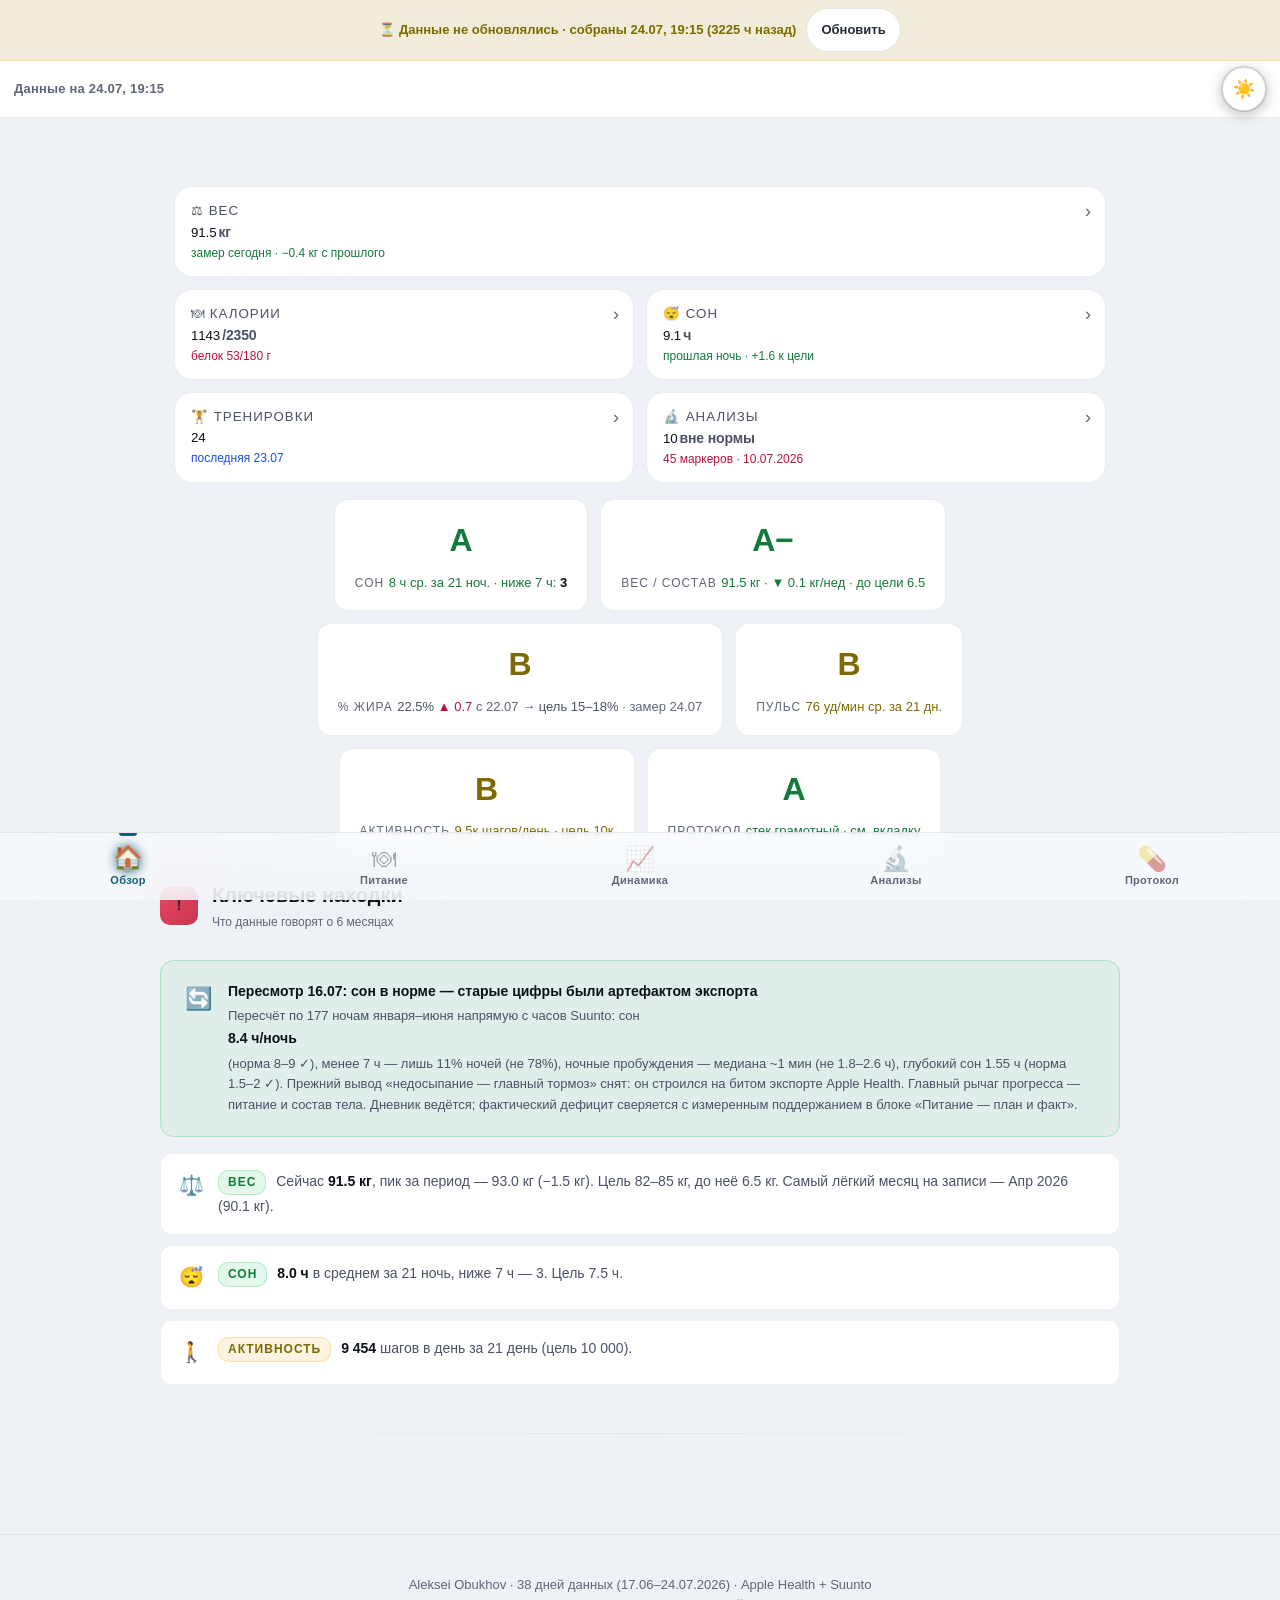
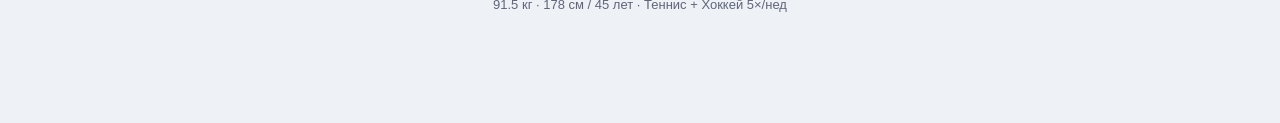
==== commit 42110779: "Nutrition update 2026-07-24" ====
--- a/feedback_2026.html
+++ b/feedback_2026.html
@@ -195,7 +195,7 @@
 
 <!-- CHARTS_NUTRITION:START -->
 <div class="section">
-  <script type="application/json" class="ovkpi">{"order": 2, "icon": "🍽", "label": "Калории", "value": "929", "unit": "/2350", "sub": "белок 51/180 г", "color": "bad", "tab": "pitanie"}</script>
+  <script type="application/json" class="ovkpi">{"order": 2, "icon": "🍽", "label": "Калории", "value": "1143", "unit": "/2350", "sub": "белок 53/180 г", "color": "bad", "tab": "pitanie"}</script>
   <div class="sec-header">
     <div class="sec-num" style="background:linear-gradient(135deg,#f59e0b,#d97706)">🍽</div>
     <div>
@@ -203,8 +203,8 @@
       <div class="sec-sub">Кольца — цель дня · столбики — калории за 7 дней</div>
     </div>
   </div>
-  <div style="display:flex;gap:8px;flex-wrap:wrap;align-items:center;justify-content:center;margin-bottom:6px"><div style="text-align:center"><svg role="img" aria-label="Калории сегодня: 929 из 2350, это 40% дневной цели" viewBox="0 0 130 130" width="118" height="118" style="font-family:-apple-system,sans-serif"><circle cx="65" cy="65" r="52" fill="none" stroke="#ffffff14" stroke-width="13"/><circle cx="65" cy="65" r="52" fill="none" stroke="#e94560" stroke-width="13" stroke-linecap="round" stroke-dasharray="129.2 326.7" transform="rotate(-90 65 65)"/><text x="65" y="63" text-anchor="middle" fill="#fff" style="font-size:23px;font-weight:800">40%</text><text x="65" y="82" text-anchor="middle" fill="#8888bb" style="font-size:11px">929/2350</text></svg><div style="font-size:12px;color:#aaaacc;margin-top:2px">Калории</div></div><div style="text-align:center"><svg role="img" aria-label="Белок сегодня: 51 г из 180, это 28% цели" viewBox="0 0 130 130" width="118" height="118" style="font-family:-apple-system,sans-serif"><circle cx="65" cy="65" r="52" fill="none" stroke="#ffffff14" stroke-width="13"/><circle cx="65" cy="65" r="52" fill="none" stroke="#e94560" stroke-width="13" stroke-linecap="round" stroke-dasharray="92.6 326.7" transform="rotate(-90 65 65)"/><text x="65" y="63" text-anchor="middle" fill="#fff" style="font-size:23px;font-weight:800">28%</text><text x="65" y="82" text-anchor="middle" fill="#8888bb" style="font-size:11px">51/180 г</text></svg><div style="font-size:12px;color:#aaaacc;margin-top:2px">Белок</div></div></div><div style="text-align:center;font-size:13px;color:#8888bb;margin-bottom:14px">сегодня · Б 51 · Ж 31 · У 110 г</div>
-  <div class="table-wrap"><svg role="img" aria-label="Калории за 7 дней, в среднем 2232 против цели 2350" viewBox="0 0 720 200" width="100%" preserveAspectRatio="xMidYMid meet" style="font-family:-apple-system,sans-serif;font-size:11px"><rect x="49.4" y="23.1" width="58.1" height="154.9" rx="2" fill="#e94560" opacity="0.9"><title>18.07: 3423 ккал</title></rect><text x="78.4" y="194" text-anchor="middle" fill="#6666aa">18.07</text><rect x="146.2" y="42.8" width="58.1" height="135.2" rx="2" fill="#e94560" opacity="0.9"><title>19.07: 2986 ккал</title></rect><text x="175.3" y="194" text-anchor="middle" fill="#6666aa">19.07</text><rect x="243.1" y="100.2" width="58.1" height="77.8" rx="2" fill="#e94560" opacity="0.9"><title>20.07: 1719 ккал</title></rect><text x="272.1" y="194" text-anchor="middle" fill="#6666aa">20.07</text><rect x="339.9" y="75.6" width="58.1" height="102.4" rx="2" fill="#22c55e" opacity="0.9"><title>21.07: 2263 ккал</title></rect><text x="369.0" y="194" text-anchor="middle" fill="#6666aa">21.07</text><rect x="436.8" y="82.7" width="58.1" height="95.3" rx="2" fill="#f59e0b" opacity="0.9"><title>22.07: 2105 ккал</title></rect><text x="465.9" y="194" text-anchor="middle" fill="#6666aa">22.07</text><rect x="533.7" y="78.6" width="58.1" height="99.4" rx="2" fill="#22c55e" opacity="0.9"><title>23.07: 2196 ккал</title></rect><text x="562.7" y="194" text-anchor="middle" fill="#6666aa">23.07</text><rect x="630.5" y="135.9" width="58.1" height="42.1" rx="2" fill="#e94560" opacity="0.9"><title>24.07: 929 ккал</title></rect><text x="659.6" y="194" text-anchor="middle" fill="#6666aa">24.07</text><line x1="30" y1="71.6" x2="708" y2="71.6" stroke="#22c55e" stroke-width="1.5" stroke-dasharray="5 4"/><text x="708" y="67.6" text-anchor="end" fill="#22c55e">цель 2350 ккал</text></svg></div>
+  <div style="display:flex;gap:8px;flex-wrap:wrap;align-items:center;justify-content:center;margin-bottom:6px"><div style="text-align:center"><svg role="img" aria-label="Калории сегодня: 1143 из 2350, это 49% дневной цели" viewBox="0 0 130 130" width="118" height="118" style="font-family:-apple-system,sans-serif"><circle cx="65" cy="65" r="52" fill="none" stroke="#ffffff14" stroke-width="13"/><circle cx="65" cy="65" r="52" fill="none" stroke="#e94560" stroke-width="13" stroke-linecap="round" stroke-dasharray="158.9 326.7" transform="rotate(-90 65 65)"/><text x="65" y="63" text-anchor="middle" fill="#fff" style="font-size:23px;font-weight:800">49%</text><text x="65" y="82" text-anchor="middle" fill="#8888bb" style="font-size:11px">1143/2350</text></svg><div style="font-size:12px;color:#aaaacc;margin-top:2px">Калории</div></div><div style="text-align:center"><svg role="img" aria-label="Белок сегодня: 53 г из 180, это 29% цели" viewBox="0 0 130 130" width="118" height="118" style="font-family:-apple-system,sans-serif"><circle cx="65" cy="65" r="52" fill="none" stroke="#ffffff14" stroke-width="13"/><circle cx="65" cy="65" r="52" fill="none" stroke="#e94560" stroke-width="13" stroke-linecap="round" stroke-dasharray="96.2 326.7" transform="rotate(-90 65 65)"/><text x="65" y="63" text-anchor="middle" fill="#fff" style="font-size:23px;font-weight:800">29%</text><text x="65" y="82" text-anchor="middle" fill="#8888bb" style="font-size:11px">53/180 г</text></svg><div style="font-size:12px;color:#aaaacc;margin-top:2px">Белок</div></div></div><div style="text-align:center;font-size:13px;color:#8888bb;margin-bottom:14px">сегодня · Б 53 · Ж 31 · У 126 г</div>
+  <div class="table-wrap"><svg role="img" aria-label="Калории за 7 дней, в среднем 2262 против цели 2350" viewBox="0 0 720 200" width="100%" preserveAspectRatio="xMidYMid meet" style="font-family:-apple-system,sans-serif;font-size:11px"><rect x="49.4" y="23.1" width="58.1" height="154.9" rx="2" fill="#e94560" opacity="0.9"><title>18.07: 3423 ккал</title></rect><text x="78.4" y="194" text-anchor="middle" fill="#6666aa">18.07</text><rect x="146.2" y="42.8" width="58.1" height="135.2" rx="2" fill="#e94560" opacity="0.9"><title>19.07: 2986 ккал</title></rect><text x="175.3" y="194" text-anchor="middle" fill="#6666aa">19.07</text><rect x="243.1" y="100.2" width="58.1" height="77.8" rx="2" fill="#e94560" opacity="0.9"><title>20.07: 1719 ккал</title></rect><text x="272.1" y="194" text-anchor="middle" fill="#6666aa">20.07</text><rect x="339.9" y="75.6" width="58.1" height="102.4" rx="2" fill="#22c55e" opacity="0.9"><title>21.07: 2263 ккал</title></rect><text x="369.0" y="194" text-anchor="middle" fill="#6666aa">21.07</text><rect x="436.8" y="82.7" width="58.1" height="95.3" rx="2" fill="#f59e0b" opacity="0.9"><title>22.07: 2105 ккал</title></rect><text x="465.9" y="194" text-anchor="middle" fill="#6666aa">22.07</text><rect x="533.7" y="78.6" width="58.1" height="99.4" rx="2" fill="#22c55e" opacity="0.9"><title>23.07: 2196 ккал</title></rect><text x="562.7" y="194" text-anchor="middle" fill="#6666aa">23.07</text><rect x="630.5" y="126.3" width="58.1" height="51.7" rx="2" fill="#e94560" opacity="0.9"><title>24.07: 1143 ккал</title></rect><text x="659.6" y="194" text-anchor="middle" fill="#6666aa">24.07</text><line x1="30" y1="71.6" x2="708" y2="71.6" stroke="#22c55e" stroke-width="1.5" stroke-dasharray="5 4"/><text x="708" y="67.6" text-anchor="end" fill="#22c55e">цель 2350 ккал</text></svg></div>
 </div>
 <div class="divider"></div>
 <!-- CHARTS_NUTRITION:END -->
@@ -455,7 +455,7 @@
   <!-- TARGETS:END -->
 
   <!-- NUTRITION_WEEK:START -->
-        <div style="background:#22c55e10;border:1px solid #22c55e30;border-radius:12px;padding:16px 20px;margin-bottom:16px"><div style="font-size:11px;text-transform:uppercase;letter-spacing:1px;color:#6666aa;margin-bottom:8px">Накопительно за неделю · 20.07–26.07 · дней с данными: 5/7</div><div style="display:flex;flex-wrap:wrap;gap:24px;font-size:14px;color:#ccccdd"><div><span style="color:#8888aa">Сумма</span> <strong style="color:#fff">9212</strong> / 11750 ккал (<span style="color:#e94560">на 2538 ниже плана</span>)</div><div><span style="color:#8888aa">Среднее/день</span> <strong style="color:#e94560">1842</strong> / 2350 ккал</div><div><span style="color:#8888aa">Б/Ж/У ср.</span> <strong style="color:#fff">142/72/155</strong> г</div></div></div>
+        <div style="background:#22c55e10;border:1px solid #22c55e30;border-radius:12px;padding:16px 20px;margin-bottom:16px"><div style="font-size:11px;text-transform:uppercase;letter-spacing:1px;color:#6666aa;margin-bottom:8px">Накопительно за неделю · 20.07–26.07 · дней с данными: 5/7</div><div style="display:flex;flex-wrap:wrap;gap:24px;font-size:14px;color:#ccccdd"><div><span style="color:#8888aa">Сумма</span> <strong style="color:#fff">9426</strong> / 11750 ккал (<span style="color:#f59e0b">на 2324 ниже плана</span>)</div><div><span style="color:#8888aa">Среднее/день</span> <strong style="color:#f59e0b">1885</strong> / 2350 ккал</div><div><span style="color:#8888aa">Б/Ж/У ср.</span> <strong style="color:#fff">142/72/159</strong> г</div></div></div>
       <!-- NUTRITION_WEEK:END -->
 
   <div class="table-wrap">
@@ -467,7 +467,7 @@
       </tr></thead>
       <tbody>
       <!-- NUTRITION_DAYS:START -->
-        <tr><td><strong style="color:#fff">24.07</strong></td><td style="color:#e94560">929 / 2350</td><td style="color:#e94560">−1421</td><td style="color:#e94560">51 / 180</td><td>31 / 80</td><td>110 / 225</td><td>3</td></tr>
+        <tr><td><strong style="color:#fff">24.07</strong></td><td style="color:#e94560">1143 / 2350</td><td style="color:#e94560">−1207</td><td style="color:#e94560">53 / 180</td><td>31 / 80</td><td>126 / 225</td><td>4</td></tr>
         <tr><td><strong style="color:#fff">23.07</strong></td><td style="color:#22c55e">2196 / 2350</td><td style="color:#22c55e">−154</td><td style="color:#22c55e">178 / 180</td><td>79 / 80</td><td>190 / 225</td><td>6</td></tr>
         <tr><td><strong style="color:#fff">22.07</strong></td><td style="color:#f59e0b">2105 / 2350</td><td style="color:#f59e0b">−245</td><td style="color:#f59e0b">156 / 180</td><td>90 / 80</td><td>167 / 225</td><td>6</td></tr>
         <tr><td><strong style="color:#fff">21.07</strong></td><td style="color:#22c55e">2263 / 2350</td><td style="color:#22c55e">−87</td><td style="color:#22c55e">191 / 180</td><td>93 / 80</td><td>157 / 225</td><td>6</td></tr>
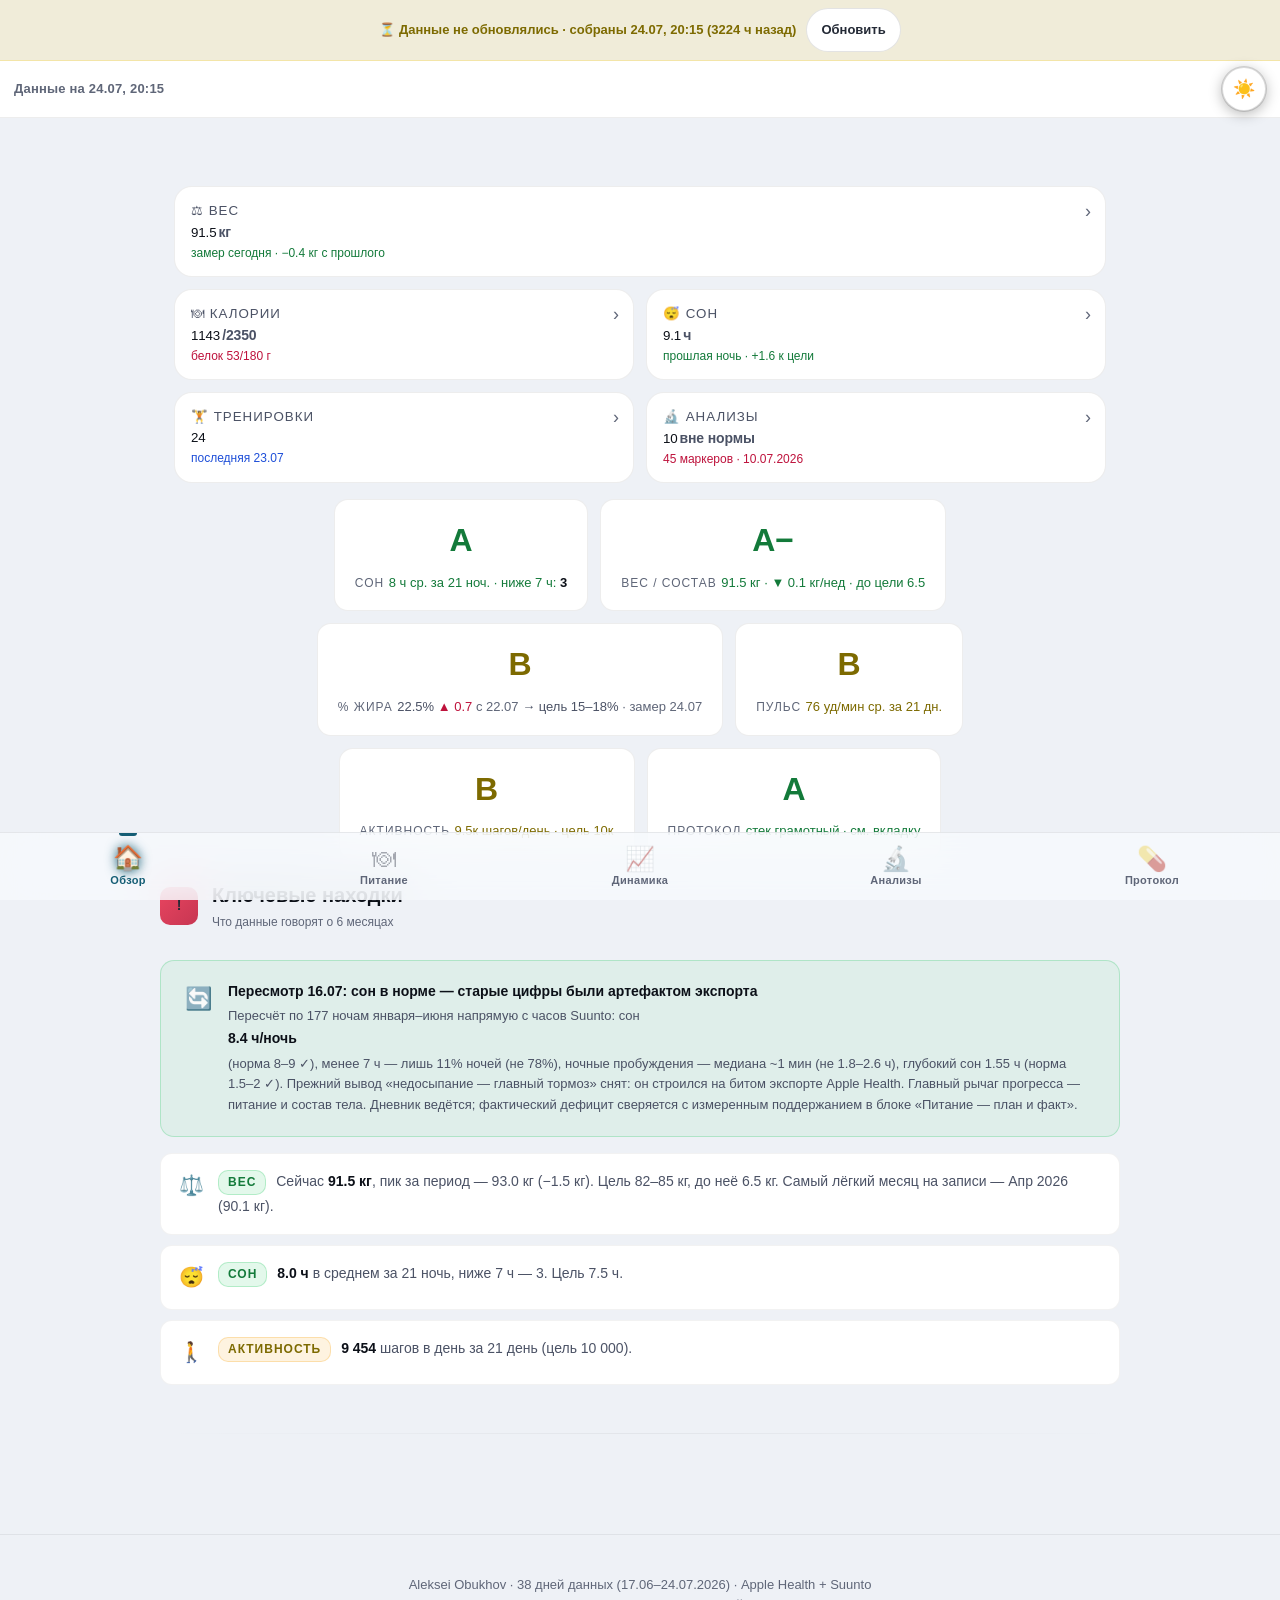
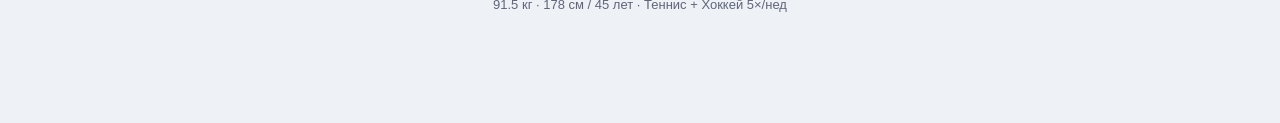
==== commit 9877ea84: "Weekly progress: charts-health" ====
--- a/feedback_2026.html
+++ b/feedback_2026.html
@@ -12,7 +12,7 @@
 }catch(e){}})();
 </script>
 <title>Aleksei · Обратная связь 2026</title>
-<meta name="generated" content="2026-07-24T19:15">
+<meta name="generated" content="2026-07-24T20:15">
 <link rel="manifest" href="manifest.webmanifest">
 <meta name="theme-color" content="#0891b2">
 <meta name="apple-mobile-web-app-capable" content="yes">
@@ -130,7 +130,7 @@
 <div class="hero">
   <!-- HERO_SUB:START -->
   <h1 class="sr-only">Сводка здоровья · 17.06–24.07.2026</h1>
-  <span class="appbar-when">Данные на 24.07, 19:15</span>
+  <span class="appbar-when">Данные на 24.07, 20:15</span>
   <!-- HERO_SUB:END -->
 
   <div class="score-grid">
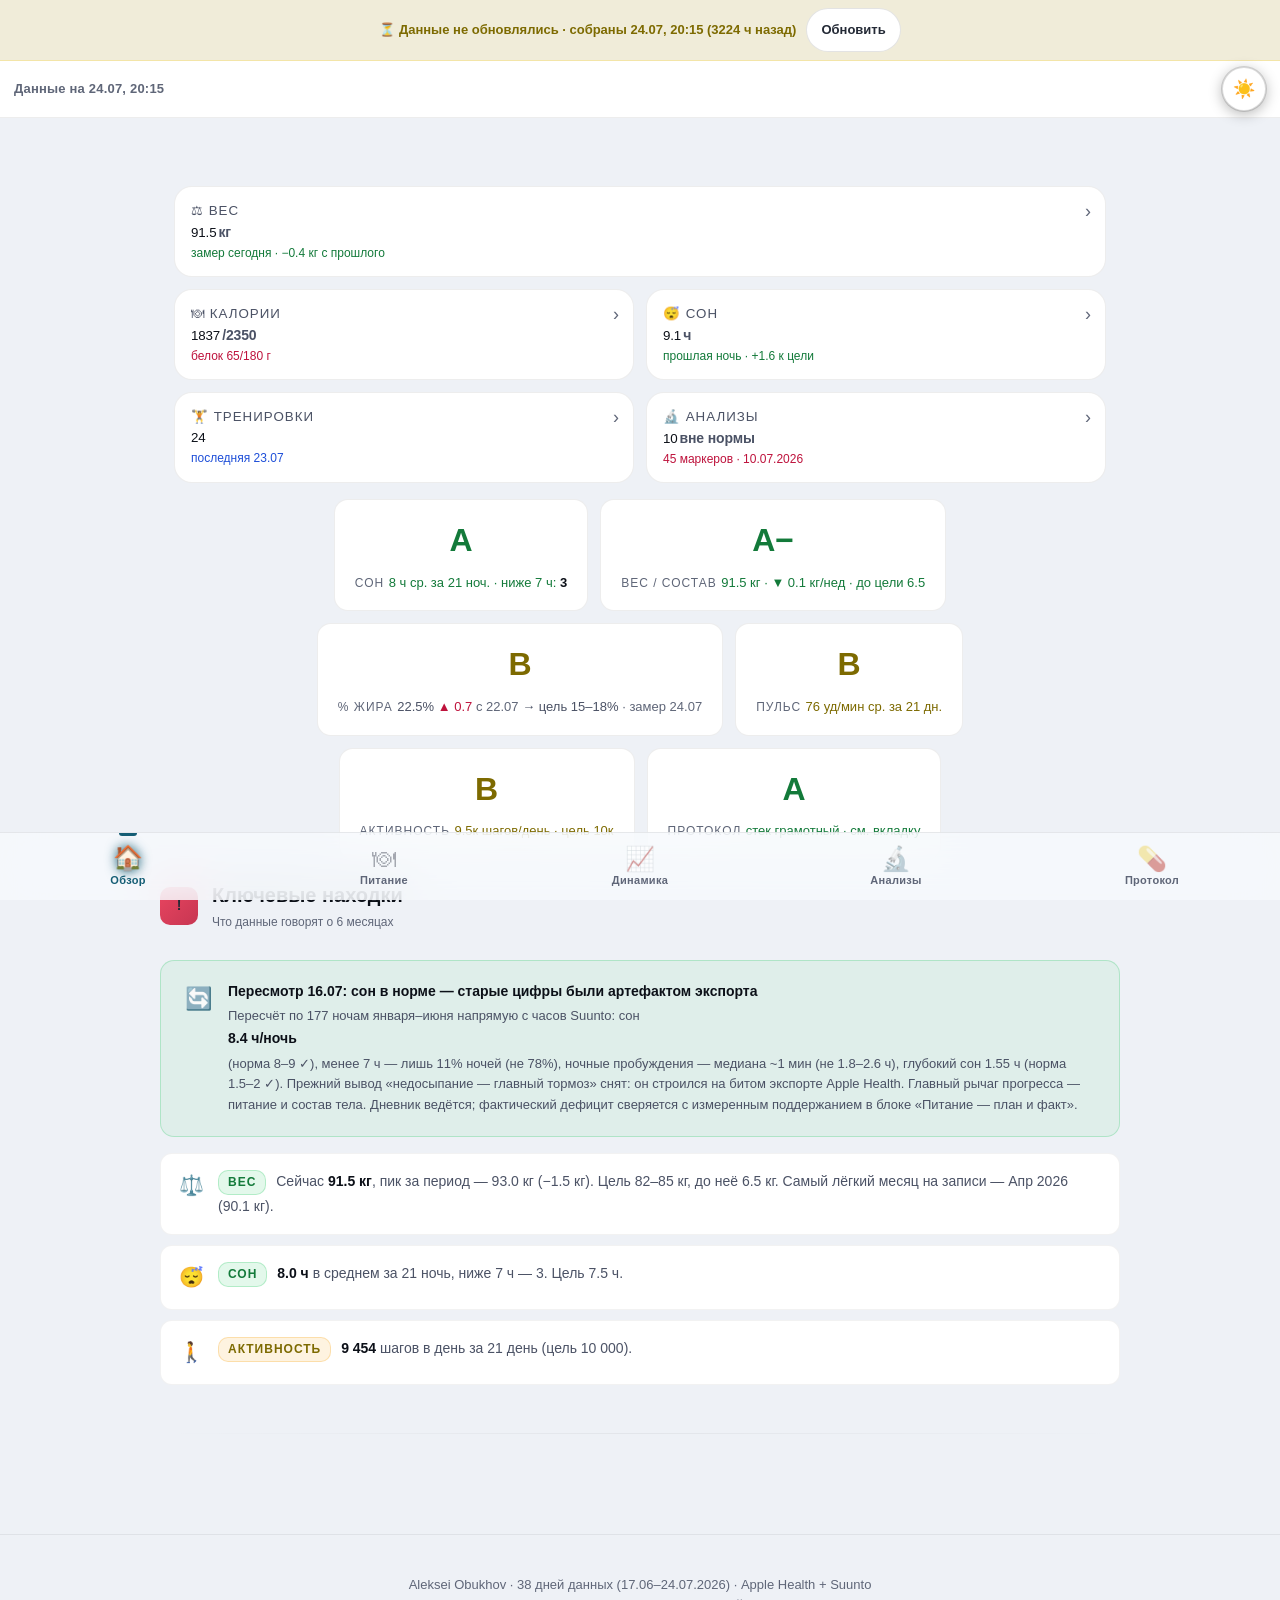
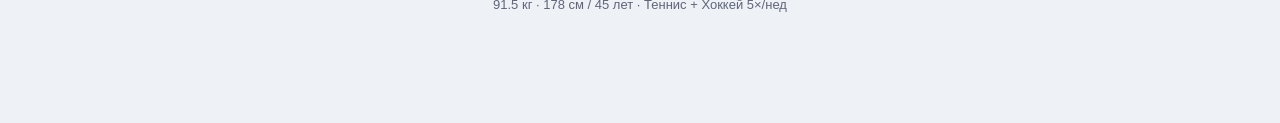
==== commit a9855ba5: "Nutrition update 2026-07-24" ====
--- a/feedback_2026.html
+++ b/feedback_2026.html
@@ -195,7 +195,7 @@
 
 <!-- CHARTS_NUTRITION:START -->
 <div class="section">
-  <script type="application/json" class="ovkpi">{"order": 2, "icon": "🍽", "label": "Калории", "value": "1143", "unit": "/2350", "sub": "белок 53/180 г", "color": "bad", "tab": "pitanie"}</script>
+  <script type="application/json" class="ovkpi">{"order": 2, "icon": "🍽", "label": "Калории", "value": "1837", "unit": "/2350", "sub": "белок 65/180 г", "color": "bad", "tab": "pitanie"}</script>
   <div class="sec-header">
     <div class="sec-num" style="background:linear-gradient(135deg,#f59e0b,#d97706)">🍽</div>
     <div>
@@ -203,8 +203,8 @@
       <div class="sec-sub">Кольца — цель дня · столбики — калории за 7 дней</div>
     </div>
   </div>
-  <div style="display:flex;gap:8px;flex-wrap:wrap;align-items:center;justify-content:center;margin-bottom:6px"><div style="text-align:center"><svg role="img" aria-label="Калории сегодня: 1143 из 2350, это 49% дневной цели" viewBox="0 0 130 130" width="118" height="118" style="font-family:-apple-system,sans-serif"><circle cx="65" cy="65" r="52" fill="none" stroke="#ffffff14" stroke-width="13"/><circle cx="65" cy="65" r="52" fill="none" stroke="#e94560" stroke-width="13" stroke-linecap="round" stroke-dasharray="158.9 326.7" transform="rotate(-90 65 65)"/><text x="65" y="63" text-anchor="middle" fill="#fff" style="font-size:23px;font-weight:800">49%</text><text x="65" y="82" text-anchor="middle" fill="#8888bb" style="font-size:11px">1143/2350</text></svg><div style="font-size:12px;color:#aaaacc;margin-top:2px">Калории</div></div><div style="text-align:center"><svg role="img" aria-label="Белок сегодня: 53 г из 180, это 29% цели" viewBox="0 0 130 130" width="118" height="118" style="font-family:-apple-system,sans-serif"><circle cx="65" cy="65" r="52" fill="none" stroke="#ffffff14" stroke-width="13"/><circle cx="65" cy="65" r="52" fill="none" stroke="#e94560" stroke-width="13" stroke-linecap="round" stroke-dasharray="96.2 326.7" transform="rotate(-90 65 65)"/><text x="65" y="63" text-anchor="middle" fill="#fff" style="font-size:23px;font-weight:800">29%</text><text x="65" y="82" text-anchor="middle" fill="#8888bb" style="font-size:11px">53/180 г</text></svg><div style="font-size:12px;color:#aaaacc;margin-top:2px">Белок</div></div></div><div style="text-align:center;font-size:13px;color:#8888bb;margin-bottom:14px">сегодня · Б 53 · Ж 31 · У 126 г</div>
-  <div class="table-wrap"><svg role="img" aria-label="Калории за 7 дней, в среднем 2262 против цели 2350" viewBox="0 0 720 200" width="100%" preserveAspectRatio="xMidYMid meet" style="font-family:-apple-system,sans-serif;font-size:11px"><rect x="49.4" y="23.1" width="58.1" height="154.9" rx="2" fill="#e94560" opacity="0.9"><title>18.07: 3423 ккал</title></rect><text x="78.4" y="194" text-anchor="middle" fill="#6666aa">18.07</text><rect x="146.2" y="42.8" width="58.1" height="135.2" rx="2" fill="#e94560" opacity="0.9"><title>19.07: 2986 ккал</title></rect><text x="175.3" y="194" text-anchor="middle" fill="#6666aa">19.07</text><rect x="243.1" y="100.2" width="58.1" height="77.8" rx="2" fill="#e94560" opacity="0.9"><title>20.07: 1719 ккал</title></rect><text x="272.1" y="194" text-anchor="middle" fill="#6666aa">20.07</text><rect x="339.9" y="75.6" width="58.1" height="102.4" rx="2" fill="#22c55e" opacity="0.9"><title>21.07: 2263 ккал</title></rect><text x="369.0" y="194" text-anchor="middle" fill="#6666aa">21.07</text><rect x="436.8" y="82.7" width="58.1" height="95.3" rx="2" fill="#f59e0b" opacity="0.9"><title>22.07: 2105 ккал</title></rect><text x="465.9" y="194" text-anchor="middle" fill="#6666aa">22.07</text><rect x="533.7" y="78.6" width="58.1" height="99.4" rx="2" fill="#22c55e" opacity="0.9"><title>23.07: 2196 ккал</title></rect><text x="562.7" y="194" text-anchor="middle" fill="#6666aa">23.07</text><rect x="630.5" y="126.3" width="58.1" height="51.7" rx="2" fill="#e94560" opacity="0.9"><title>24.07: 1143 ккал</title></rect><text x="659.6" y="194" text-anchor="middle" fill="#6666aa">24.07</text><line x1="30" y1="71.6" x2="708" y2="71.6" stroke="#22c55e" stroke-width="1.5" stroke-dasharray="5 4"/><text x="708" y="67.6" text-anchor="end" fill="#22c55e">цель 2350 ккал</text></svg></div>
+  <div style="display:flex;gap:8px;flex-wrap:wrap;align-items:center;justify-content:center;margin-bottom:6px"><div style="text-align:center"><svg role="img" aria-label="Калории сегодня: 1837 из 2350, это 78% дневной цели" viewBox="0 0 130 130" width="118" height="118" style="font-family:-apple-system,sans-serif"><circle cx="65" cy="65" r="52" fill="none" stroke="#ffffff14" stroke-width="13"/><circle cx="65" cy="65" r="52" fill="none" stroke="#e94560" stroke-width="13" stroke-linecap="round" stroke-dasharray="255.4 326.7" transform="rotate(-90 65 65)"/><text x="65" y="63" text-anchor="middle" fill="#fff" style="font-size:23px;font-weight:800">78%</text><text x="65" y="82" text-anchor="middle" fill="#8888bb" style="font-size:11px">1837/2350</text></svg><div style="font-size:12px;color:#aaaacc;margin-top:2px">Калории</div></div><div style="text-align:center"><svg role="img" aria-label="Белок сегодня: 65 г из 180, это 36% цели" viewBox="0 0 130 130" width="118" height="118" style="font-family:-apple-system,sans-serif"><circle cx="65" cy="65" r="52" fill="none" stroke="#ffffff14" stroke-width="13"/><circle cx="65" cy="65" r="52" fill="none" stroke="#e94560" stroke-width="13" stroke-linecap="round" stroke-dasharray="118.0 326.7" transform="rotate(-90 65 65)"/><text x="65" y="63" text-anchor="middle" fill="#fff" style="font-size:23px;font-weight:800">36%</text><text x="65" y="82" text-anchor="middle" fill="#8888bb" style="font-size:11px">65/180 г</text></svg><div style="font-size:12px;color:#aaaacc;margin-top:2px">Белок</div></div></div><div style="text-align:center;font-size:13px;color:#8888bb;margin-bottom:14px">сегодня · Б 65 · Ж 64 · У 150 г</div>
+  <div class="table-wrap"><svg role="img" aria-label="Калории за 7 дней, в среднем 2361 против цели 2350" viewBox="0 0 720 200" width="100%" preserveAspectRatio="xMidYMid meet" style="font-family:-apple-system,sans-serif;font-size:11px"><rect x="49.4" y="23.1" width="58.1" height="154.9" rx="2" fill="#e94560" opacity="0.9"><title>18.07: 3423 ккал</title></rect><text x="78.4" y="194" text-anchor="middle" fill="#6666aa">18.07</text><rect x="146.2" y="42.8" width="58.1" height="135.2" rx="2" fill="#e94560" opacity="0.9"><title>19.07: 2986 ккал</title></rect><text x="175.3" y="194" text-anchor="middle" fill="#6666aa">19.07</text><rect x="243.1" y="100.2" width="58.1" height="77.8" rx="2" fill="#e94560" opacity="0.9"><title>20.07: 1719 ккал</title></rect><text x="272.1" y="194" text-anchor="middle" fill="#6666aa">20.07</text><rect x="339.9" y="75.6" width="58.1" height="102.4" rx="2" fill="#22c55e" opacity="0.9"><title>21.07: 2263 ккал</title></rect><text x="369.0" y="194" text-anchor="middle" fill="#6666aa">21.07</text><rect x="436.8" y="82.7" width="58.1" height="95.3" rx="2" fill="#f59e0b" opacity="0.9"><title>22.07: 2105 ккал</title></rect><text x="465.9" y="194" text-anchor="middle" fill="#6666aa">22.07</text><rect x="533.7" y="78.6" width="58.1" height="99.4" rx="2" fill="#22c55e" opacity="0.9"><title>23.07: 2196 ккал</title></rect><text x="562.7" y="194" text-anchor="middle" fill="#6666aa">23.07</text><rect x="630.5" y="94.8" width="58.1" height="83.2" rx="2" fill="#e94560" opacity="0.9"><title>24.07: 1837 ккал</title></rect><text x="659.6" y="194" text-anchor="middle" fill="#6666aa">24.07</text><line x1="30" y1="71.6" x2="708" y2="71.6" stroke="#22c55e" stroke-width="1.5" stroke-dasharray="5 4"/><text x="708" y="67.6" text-anchor="end" fill="#22c55e">цель 2350 ккал</text></svg></div>
 </div>
 <div class="divider"></div>
 <!-- CHARTS_NUTRITION:END -->
@@ -455,7 +455,7 @@
   <!-- TARGETS:END -->
 
   <!-- NUTRITION_WEEK:START -->
-        <div style="background:#22c55e10;border:1px solid #22c55e30;border-radius:12px;padding:16px 20px;margin-bottom:16px"><div style="font-size:11px;text-transform:uppercase;letter-spacing:1px;color:#6666aa;margin-bottom:8px">Накопительно за неделю · 20.07–26.07 · дней с данными: 5/7</div><div style="display:flex;flex-wrap:wrap;gap:24px;font-size:14px;color:#ccccdd"><div><span style="color:#8888aa">Сумма</span> <strong style="color:#fff">9426</strong> / 11750 ккал (<span style="color:#f59e0b">на 2324 ниже плана</span>)</div><div><span style="color:#8888aa">Среднее/день</span> <strong style="color:#f59e0b">1885</strong> / 2350 ккал</div><div><span style="color:#8888aa">Б/Ж/У ср.</span> <strong style="color:#fff">142/72/159</strong> г</div></div></div>
+        <div style="background:#22c55e10;border:1px solid #22c55e30;border-radius:12px;padding:16px 20px;margin-bottom:16px"><div style="font-size:11px;text-transform:uppercase;letter-spacing:1px;color:#6666aa;margin-bottom:8px">Накопительно за неделю · 20.07–26.07 · дней с данными: 5/7</div><div style="display:flex;flex-wrap:wrap;gap:24px;font-size:14px;color:#ccccdd"><div><span style="color:#8888aa">Сумма</span> <strong style="color:#fff">10120</strong> / 11750 ккал (<span style="color:#f59e0b">на 1630 ниже плана</span>)</div><div><span style="color:#8888aa">Среднее/день</span> <strong style="color:#f59e0b">2024</strong> / 2350 ккал</div><div><span style="color:#8888aa">Б/Ж/У ср.</span> <strong style="color:#fff">145/79/163</strong> г</div></div></div>
       <!-- NUTRITION_WEEK:END -->
 
   <div class="table-wrap">
@@ -467,7 +467,7 @@
       </tr></thead>
       <tbody>
       <!-- NUTRITION_DAYS:START -->
-        <tr><td><strong style="color:#fff">24.07</strong></td><td style="color:#e94560">1143 / 2350</td><td style="color:#e94560">−1207</td><td style="color:#e94560">53 / 180</td><td>31 / 80</td><td>126 / 225</td><td>4</td></tr>
+        <tr><td><strong style="color:#fff">24.07</strong></td><td style="color:#e94560">1837 / 2350</td><td style="color:#e94560">−513</td><td style="color:#e94560">65 / 180</td><td>64 / 80</td><td>150 / 225</td><td>4</td></tr>
         <tr><td><strong style="color:#fff">23.07</strong></td><td style="color:#22c55e">2196 / 2350</td><td style="color:#22c55e">−154</td><td style="color:#22c55e">178 / 180</td><td>79 / 80</td><td>190 / 225</td><td>6</td></tr>
         <tr><td><strong style="color:#fff">22.07</strong></td><td style="color:#f59e0b">2105 / 2350</td><td style="color:#f59e0b">−245</td><td style="color:#f59e0b">156 / 180</td><td>90 / 80</td><td>167 / 225</td><td>6</td></tr>
         <tr><td><strong style="color:#fff">21.07</strong></td><td style="color:#22c55e">2263 / 2350</td><td style="color:#22c55e">−87</td><td style="color:#22c55e">191 / 180</td><td>93 / 80</td><td>157 / 225</td><td>6</td></tr>
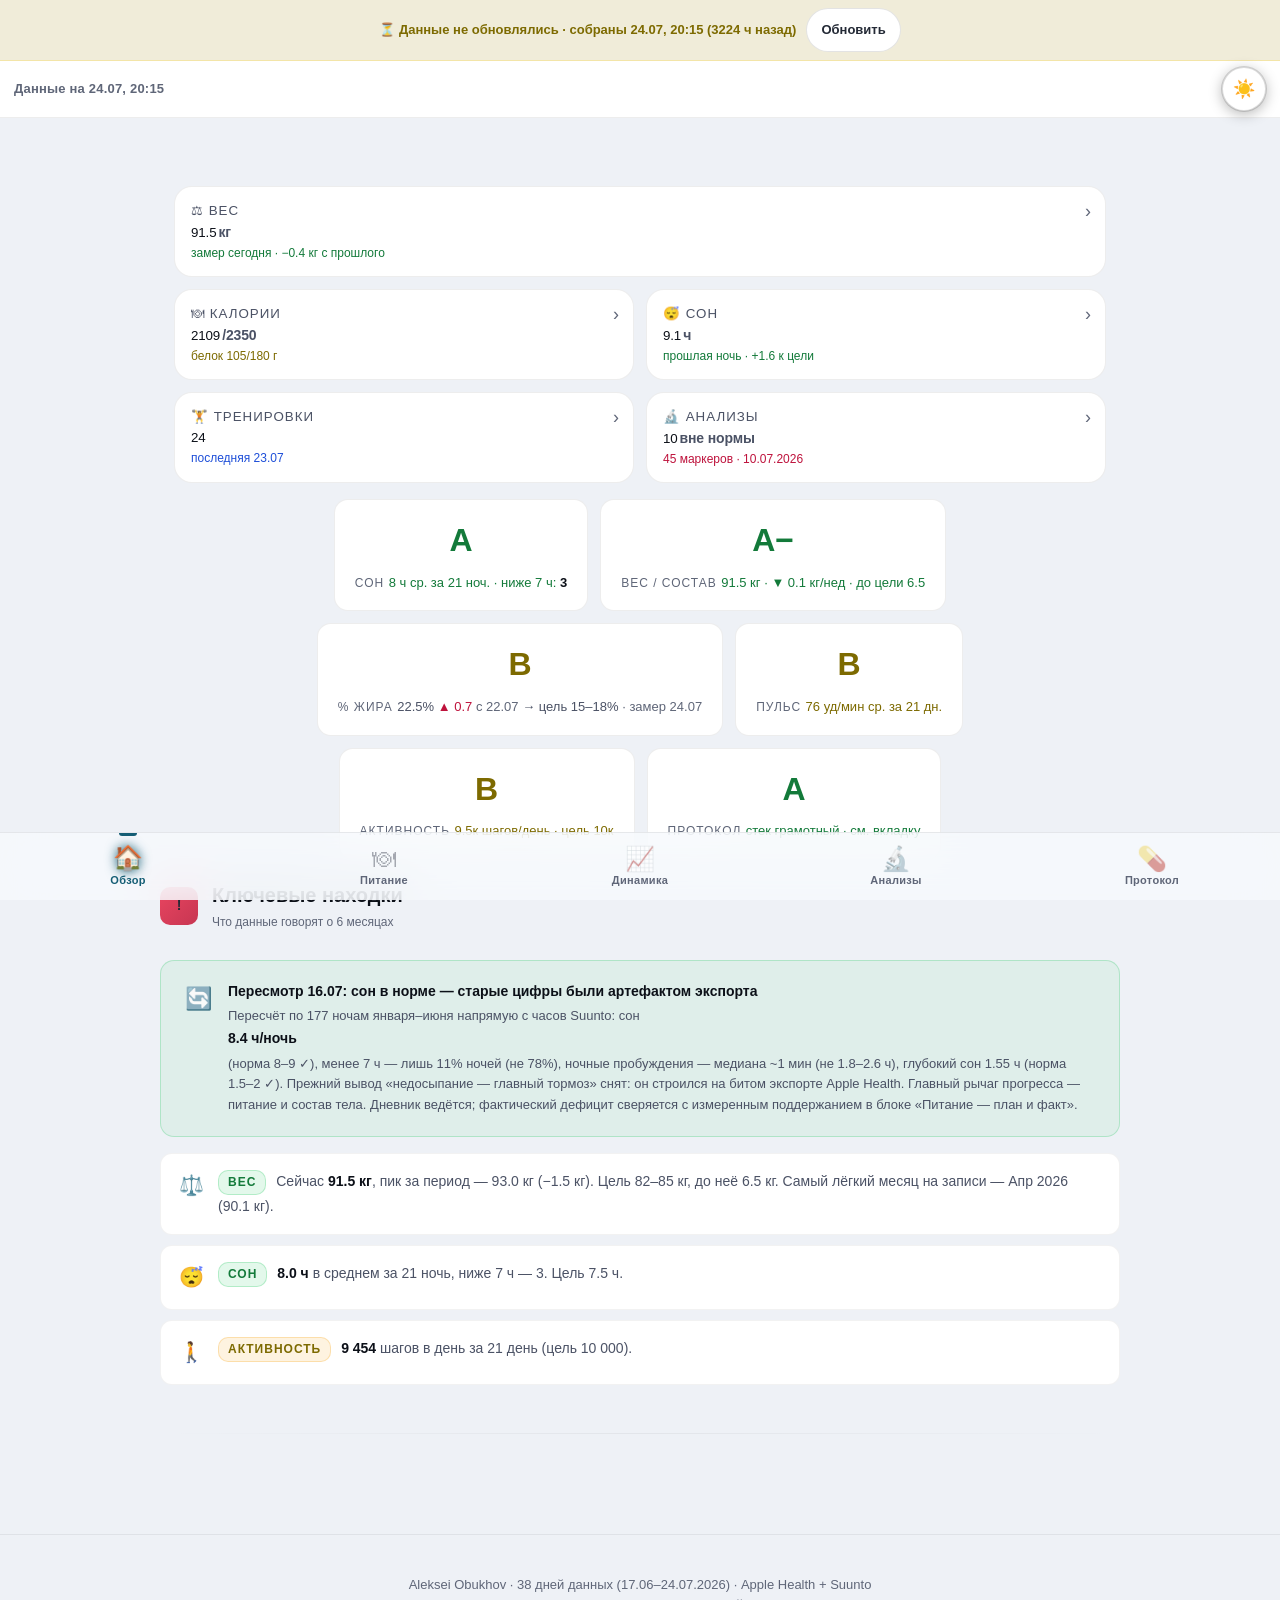
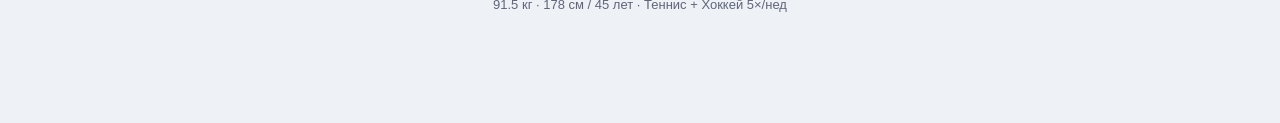
==== commit 818b5438: "Nutrition update 2026-07-24" ====
--- a/feedback_2026.html
+++ b/feedback_2026.html
@@ -195,7 +195,7 @@
 
 <!-- CHARTS_NUTRITION:START -->
 <div class="section">
-  <script type="application/json" class="ovkpi">{"order": 2, "icon": "🍽", "label": "Калории", "value": "1837", "unit": "/2350", "sub": "белок 65/180 г", "color": "bad", "tab": "pitanie"}</script>
+  <script type="application/json" class="ovkpi">{"order": 2, "icon": "🍽", "label": "Калории", "value": "2109", "unit": "/2350", "sub": "белок 105/180 г", "color": "warn", "tab": "pitanie"}</script>
   <div class="sec-header">
     <div class="sec-num" style="background:linear-gradient(135deg,#f59e0b,#d97706)">🍽</div>
     <div>
@@ -203,8 +203,8 @@
       <div class="sec-sub">Кольца — цель дня · столбики — калории за 7 дней</div>
     </div>
   </div>
-  <div style="display:flex;gap:8px;flex-wrap:wrap;align-items:center;justify-content:center;margin-bottom:6px"><div style="text-align:center"><svg role="img" aria-label="Калории сегодня: 1837 из 2350, это 78% дневной цели" viewBox="0 0 130 130" width="118" height="118" style="font-family:-apple-system,sans-serif"><circle cx="65" cy="65" r="52" fill="none" stroke="#ffffff14" stroke-width="13"/><circle cx="65" cy="65" r="52" fill="none" stroke="#e94560" stroke-width="13" stroke-linecap="round" stroke-dasharray="255.4 326.7" transform="rotate(-90 65 65)"/><text x="65" y="63" text-anchor="middle" fill="#fff" style="font-size:23px;font-weight:800">78%</text><text x="65" y="82" text-anchor="middle" fill="#8888bb" style="font-size:11px">1837/2350</text></svg><div style="font-size:12px;color:#aaaacc;margin-top:2px">Калории</div></div><div style="text-align:center"><svg role="img" aria-label="Белок сегодня: 65 г из 180, это 36% цели" viewBox="0 0 130 130" width="118" height="118" style="font-family:-apple-system,sans-serif"><circle cx="65" cy="65" r="52" fill="none" stroke="#ffffff14" stroke-width="13"/><circle cx="65" cy="65" r="52" fill="none" stroke="#e94560" stroke-width="13" stroke-linecap="round" stroke-dasharray="118.0 326.7" transform="rotate(-90 65 65)"/><text x="65" y="63" text-anchor="middle" fill="#fff" style="font-size:23px;font-weight:800">36%</text><text x="65" y="82" text-anchor="middle" fill="#8888bb" style="font-size:11px">65/180 г</text></svg><div style="font-size:12px;color:#aaaacc;margin-top:2px">Белок</div></div></div><div style="text-align:center;font-size:13px;color:#8888bb;margin-bottom:14px">сегодня · Б 65 · Ж 64 · У 150 г</div>
-  <div class="table-wrap"><svg role="img" aria-label="Калории за 7 дней, в среднем 2361 против цели 2350" viewBox="0 0 720 200" width="100%" preserveAspectRatio="xMidYMid meet" style="font-family:-apple-system,sans-serif;font-size:11px"><rect x="49.4" y="23.1" width="58.1" height="154.9" rx="2" fill="#e94560" opacity="0.9"><title>18.07: 3423 ккал</title></rect><text x="78.4" y="194" text-anchor="middle" fill="#6666aa">18.07</text><rect x="146.2" y="42.8" width="58.1" height="135.2" rx="2" fill="#e94560" opacity="0.9"><title>19.07: 2986 ккал</title></rect><text x="175.3" y="194" text-anchor="middle" fill="#6666aa">19.07</text><rect x="243.1" y="100.2" width="58.1" height="77.8" rx="2" fill="#e94560" opacity="0.9"><title>20.07: 1719 ккал</title></rect><text x="272.1" y="194" text-anchor="middle" fill="#6666aa">20.07</text><rect x="339.9" y="75.6" width="58.1" height="102.4" rx="2" fill="#22c55e" opacity="0.9"><title>21.07: 2263 ккал</title></rect><text x="369.0" y="194" text-anchor="middle" fill="#6666aa">21.07</text><rect x="436.8" y="82.7" width="58.1" height="95.3" rx="2" fill="#f59e0b" opacity="0.9"><title>22.07: 2105 ккал</title></rect><text x="465.9" y="194" text-anchor="middle" fill="#6666aa">22.07</text><rect x="533.7" y="78.6" width="58.1" height="99.4" rx="2" fill="#22c55e" opacity="0.9"><title>23.07: 2196 ккал</title></rect><text x="562.7" y="194" text-anchor="middle" fill="#6666aa">23.07</text><rect x="630.5" y="94.8" width="58.1" height="83.2" rx="2" fill="#e94560" opacity="0.9"><title>24.07: 1837 ккал</title></rect><text x="659.6" y="194" text-anchor="middle" fill="#6666aa">24.07</text><line x1="30" y1="71.6" x2="708" y2="71.6" stroke="#22c55e" stroke-width="1.5" stroke-dasharray="5 4"/><text x="708" y="67.6" text-anchor="end" fill="#22c55e">цель 2350 ккал</text></svg></div>
+  <div style="display:flex;gap:8px;flex-wrap:wrap;align-items:center;justify-content:center;margin-bottom:6px"><div style="text-align:center"><svg role="img" aria-label="Калории сегодня: 2109 из 2350, это 90% дневной цели" viewBox="0 0 130 130" width="118" height="118" style="font-family:-apple-system,sans-serif"><circle cx="65" cy="65" r="52" fill="none" stroke="#ffffff14" stroke-width="13"/><circle cx="65" cy="65" r="52" fill="none" stroke="#f59e0b" stroke-width="13" stroke-linecap="round" stroke-dasharray="293.2 326.7" transform="rotate(-90 65 65)"/><text x="65" y="63" text-anchor="middle" fill="#fff" style="font-size:23px;font-weight:800">90%</text><text x="65" y="82" text-anchor="middle" fill="#8888bb" style="font-size:11px">2109/2350</text></svg><div style="font-size:12px;color:#aaaacc;margin-top:2px">Калории</div></div><div style="text-align:center"><svg role="img" aria-label="Белок сегодня: 105 г из 180, это 58% цели" viewBox="0 0 130 130" width="118" height="118" style="font-family:-apple-system,sans-serif"><circle cx="65" cy="65" r="52" fill="none" stroke="#ffffff14" stroke-width="13"/><circle cx="65" cy="65" r="52" fill="none" stroke="#e94560" stroke-width="13" stroke-linecap="round" stroke-dasharray="190.6 326.7" transform="rotate(-90 65 65)"/><text x="65" y="63" text-anchor="middle" fill="#fff" style="font-size:23px;font-weight:800">58%</text><text x="65" y="82" text-anchor="middle" fill="#8888bb" style="font-size:11px">105/180 г</text></svg><div style="font-size:12px;color:#aaaacc;margin-top:2px">Белок</div></div></div><div style="text-align:center;font-size:13px;color:#8888bb;margin-bottom:14px">сегодня · Б 105 · Ж 76 · У 150 г</div>
+  <div class="table-wrap"><svg role="img" aria-label="Калории за 7 дней, в среднем 2400 против цели 2350" viewBox="0 0 720 200" width="100%" preserveAspectRatio="xMidYMid meet" style="font-family:-apple-system,sans-serif;font-size:11px"><rect x="49.4" y="23.1" width="58.1" height="154.9" rx="2" fill="#e94560" opacity="0.9"><title>18.07: 3423 ккал</title></rect><text x="78.4" y="194" text-anchor="middle" fill="#6666aa">18.07</text><rect x="146.2" y="42.8" width="58.1" height="135.2" rx="2" fill="#e94560" opacity="0.9"><title>19.07: 2986 ккал</title></rect><text x="175.3" y="194" text-anchor="middle" fill="#6666aa">19.07</text><rect x="243.1" y="100.2" width="58.1" height="77.8" rx="2" fill="#e94560" opacity="0.9"><title>20.07: 1719 ккал</title></rect><text x="272.1" y="194" text-anchor="middle" fill="#6666aa">20.07</text><rect x="339.9" y="75.6" width="58.1" height="102.4" rx="2" fill="#22c55e" opacity="0.9"><title>21.07: 2263 ккал</title></rect><text x="369.0" y="194" text-anchor="middle" fill="#6666aa">21.07</text><rect x="436.8" y="82.7" width="58.1" height="95.3" rx="2" fill="#f59e0b" opacity="0.9"><title>22.07: 2105 ккал</title></rect><text x="465.9" y="194" text-anchor="middle" fill="#6666aa">22.07</text><rect x="533.7" y="78.6" width="58.1" height="99.4" rx="2" fill="#22c55e" opacity="0.9"><title>23.07: 2196 ккал</title></rect><text x="562.7" y="194" text-anchor="middle" fill="#6666aa">23.07</text><rect x="630.5" y="82.5" width="58.1" height="95.5" rx="2" fill="#f59e0b" opacity="0.9"><title>24.07: 2109 ккал</title></rect><text x="659.6" y="194" text-anchor="middle" fill="#6666aa">24.07</text><line x1="30" y1="71.6" x2="708" y2="71.6" stroke="#22c55e" stroke-width="1.5" stroke-dasharray="5 4"/><text x="708" y="67.6" text-anchor="end" fill="#22c55e">цель 2350 ккал</text></svg></div>
 </div>
 <div class="divider"></div>
 <!-- CHARTS_NUTRITION:END -->
@@ -455,7 +455,7 @@
   <!-- TARGETS:END -->
 
   <!-- NUTRITION_WEEK:START -->
-        <div style="background:#22c55e10;border:1px solid #22c55e30;border-radius:12px;padding:16px 20px;margin-bottom:16px"><div style="font-size:11px;text-transform:uppercase;letter-spacing:1px;color:#6666aa;margin-bottom:8px">Накопительно за неделю · 20.07–26.07 · дней с данными: 5/7</div><div style="display:flex;flex-wrap:wrap;gap:24px;font-size:14px;color:#ccccdd"><div><span style="color:#8888aa">Сумма</span> <strong style="color:#fff">10120</strong> / 11750 ккал (<span style="color:#f59e0b">на 1630 ниже плана</span>)</div><div><span style="color:#8888aa">Среднее/день</span> <strong style="color:#f59e0b">2024</strong> / 2350 ккал</div><div><span style="color:#8888aa">Б/Ж/У ср.</span> <strong style="color:#fff">145/79/163</strong> г</div></div></div>
+        <div style="background:#22c55e10;border:1px solid #22c55e30;border-radius:12px;padding:16px 20px;margin-bottom:16px"><div style="font-size:11px;text-transform:uppercase;letter-spacing:1px;color:#6666aa;margin-bottom:8px">Накопительно за неделю · 20.07–26.07 · дней с данными: 5/7</div><div style="display:flex;flex-wrap:wrap;gap:24px;font-size:14px;color:#ccccdd"><div><span style="color:#8888aa">Сумма</span> <strong style="color:#fff">10392</strong> / 11750 ккал (<span style="color:#f59e0b">на 1358 ниже плана</span>)</div><div><span style="color:#8888aa">Среднее/день</span> <strong style="color:#f59e0b">2078</strong> / 2350 ккал</div><div><span style="color:#8888aa">Б/Ж/У ср.</span> <strong style="color:#fff">153/81/163</strong> г</div></div></div>
       <!-- NUTRITION_WEEK:END -->
 
   <div class="table-wrap">
@@ -467,7 +467,7 @@
       </tr></thead>
       <tbody>
       <!-- NUTRITION_DAYS:START -->
-        <tr><td><strong style="color:#fff">24.07</strong></td><td style="color:#e94560">1837 / 2350</td><td style="color:#e94560">−513</td><td style="color:#e94560">65 / 180</td><td>64 / 80</td><td>150 / 225</td><td>4</td></tr>
+        <tr><td><strong style="color:#fff">24.07</strong></td><td style="color:#f59e0b">2109 / 2350</td><td style="color:#f59e0b">−241</td><td style="color:#e94560">105 / 180</td><td>76 / 80</td><td>150 / 225</td><td>4</td></tr>
         <tr><td><strong style="color:#fff">23.07</strong></td><td style="color:#22c55e">2196 / 2350</td><td style="color:#22c55e">−154</td><td style="color:#22c55e">178 / 180</td><td>79 / 80</td><td>190 / 225</td><td>6</td></tr>
         <tr><td><strong style="color:#fff">22.07</strong></td><td style="color:#f59e0b">2105 / 2350</td><td style="color:#f59e0b">−245</td><td style="color:#f59e0b">156 / 180</td><td>90 / 80</td><td>167 / 225</td><td>6</td></tr>
         <tr><td><strong style="color:#fff">21.07</strong></td><td style="color:#22c55e">2263 / 2350</td><td style="color:#22c55e">−87</td><td style="color:#22c55e">191 / 180</td><td>93 / 80</td><td>157 / 225</td><td>6</td></tr>
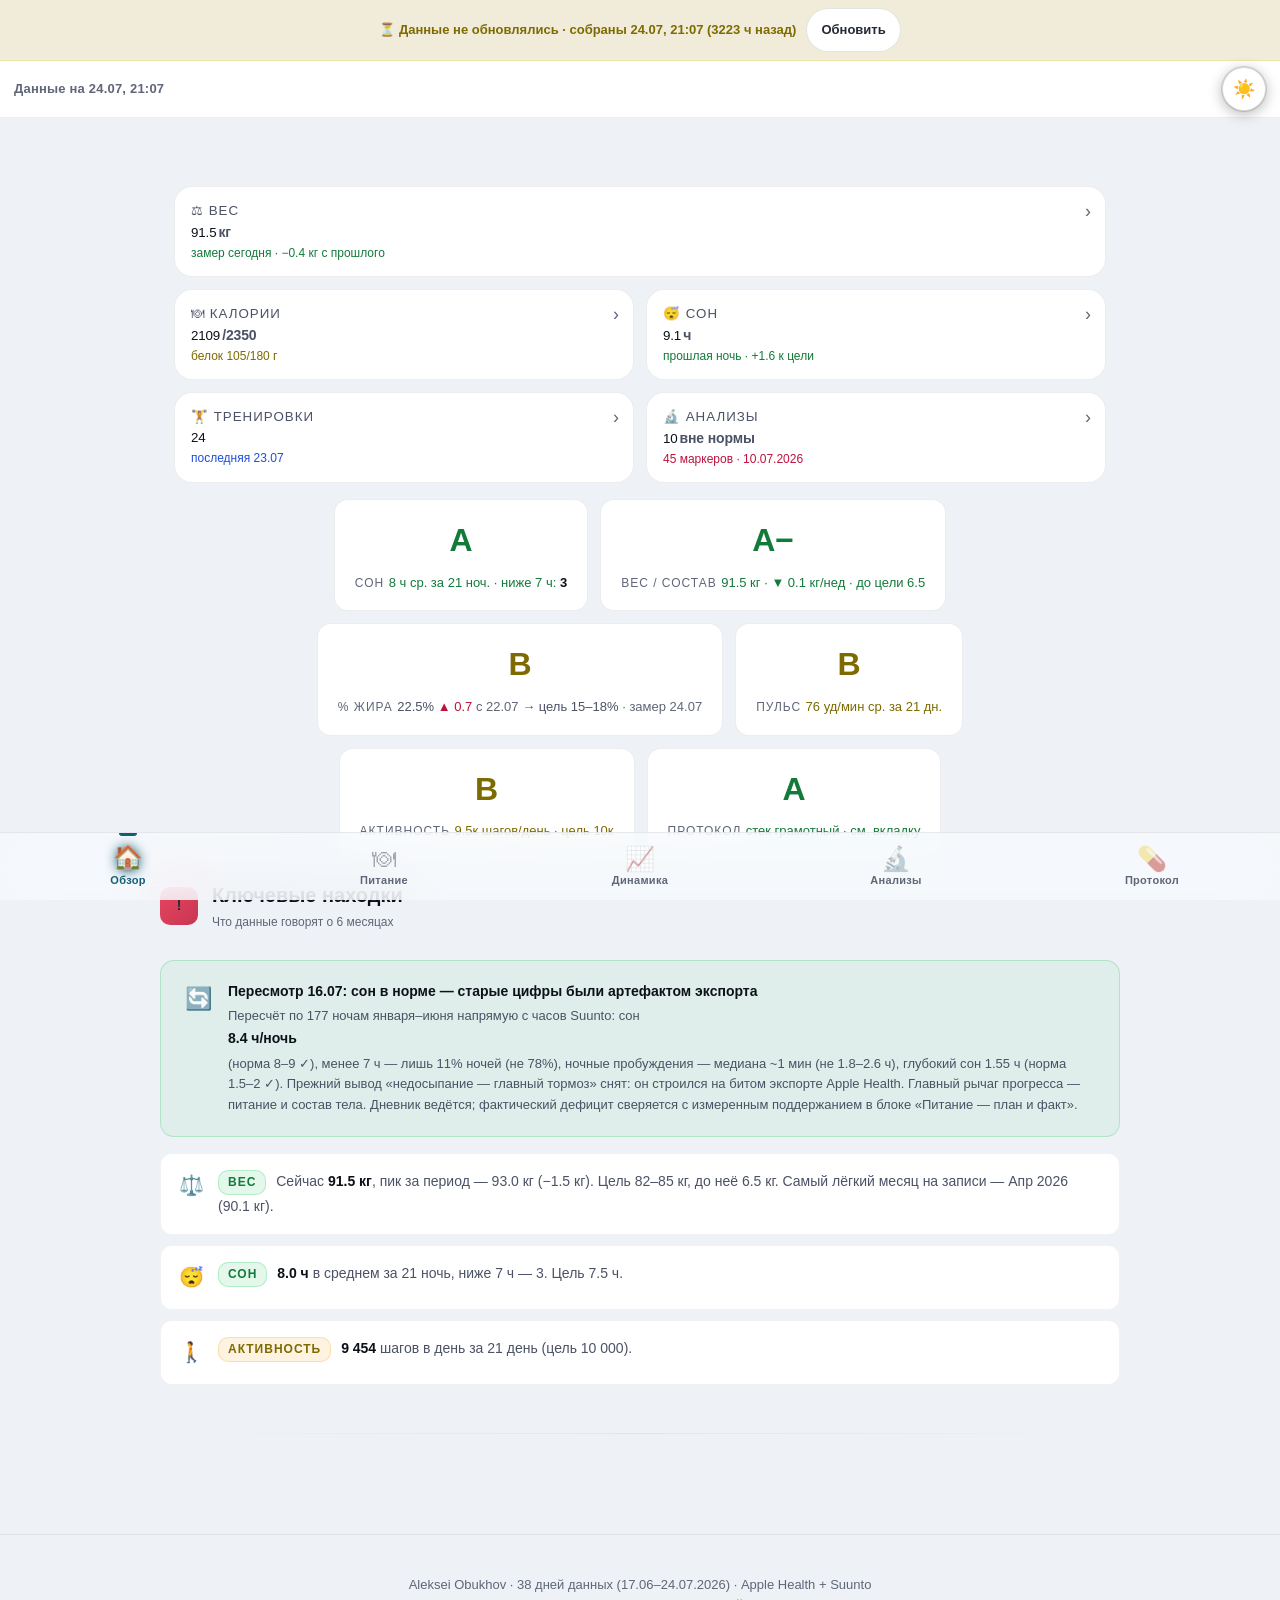
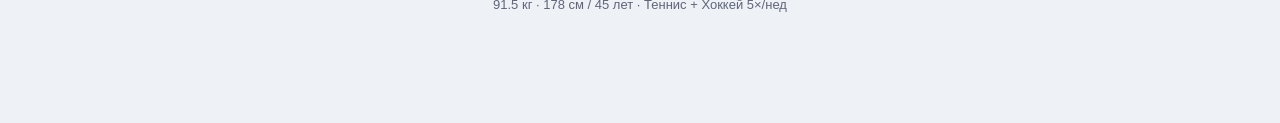
==== commit 8104ffc0: "Weekly progress: charts-health" ====
--- a/feedback_2026.html
+++ b/feedback_2026.html
@@ -12,7 +12,7 @@
 }catch(e){}})();
 </script>
 <title>Aleksei · Обратная связь 2026</title>
-<meta name="generated" content="2026-07-24T20:15">
+<meta name="generated" content="2026-07-24T21:07">
 <link rel="manifest" href="manifest.webmanifest">
 <meta name="theme-color" content="#0891b2">
 <meta name="apple-mobile-web-app-capable" content="yes">
@@ -130,7 +130,7 @@
 <div class="hero">
   <!-- HERO_SUB:START -->
   <h1 class="sr-only">Сводка здоровья · 17.06–24.07.2026</h1>
-  <span class="appbar-when">Данные на 24.07, 20:15</span>
+  <span class="appbar-when">Данные на 24.07, 21:07</span>
   <!-- HERO_SUB:END -->
 
   <div class="score-grid">
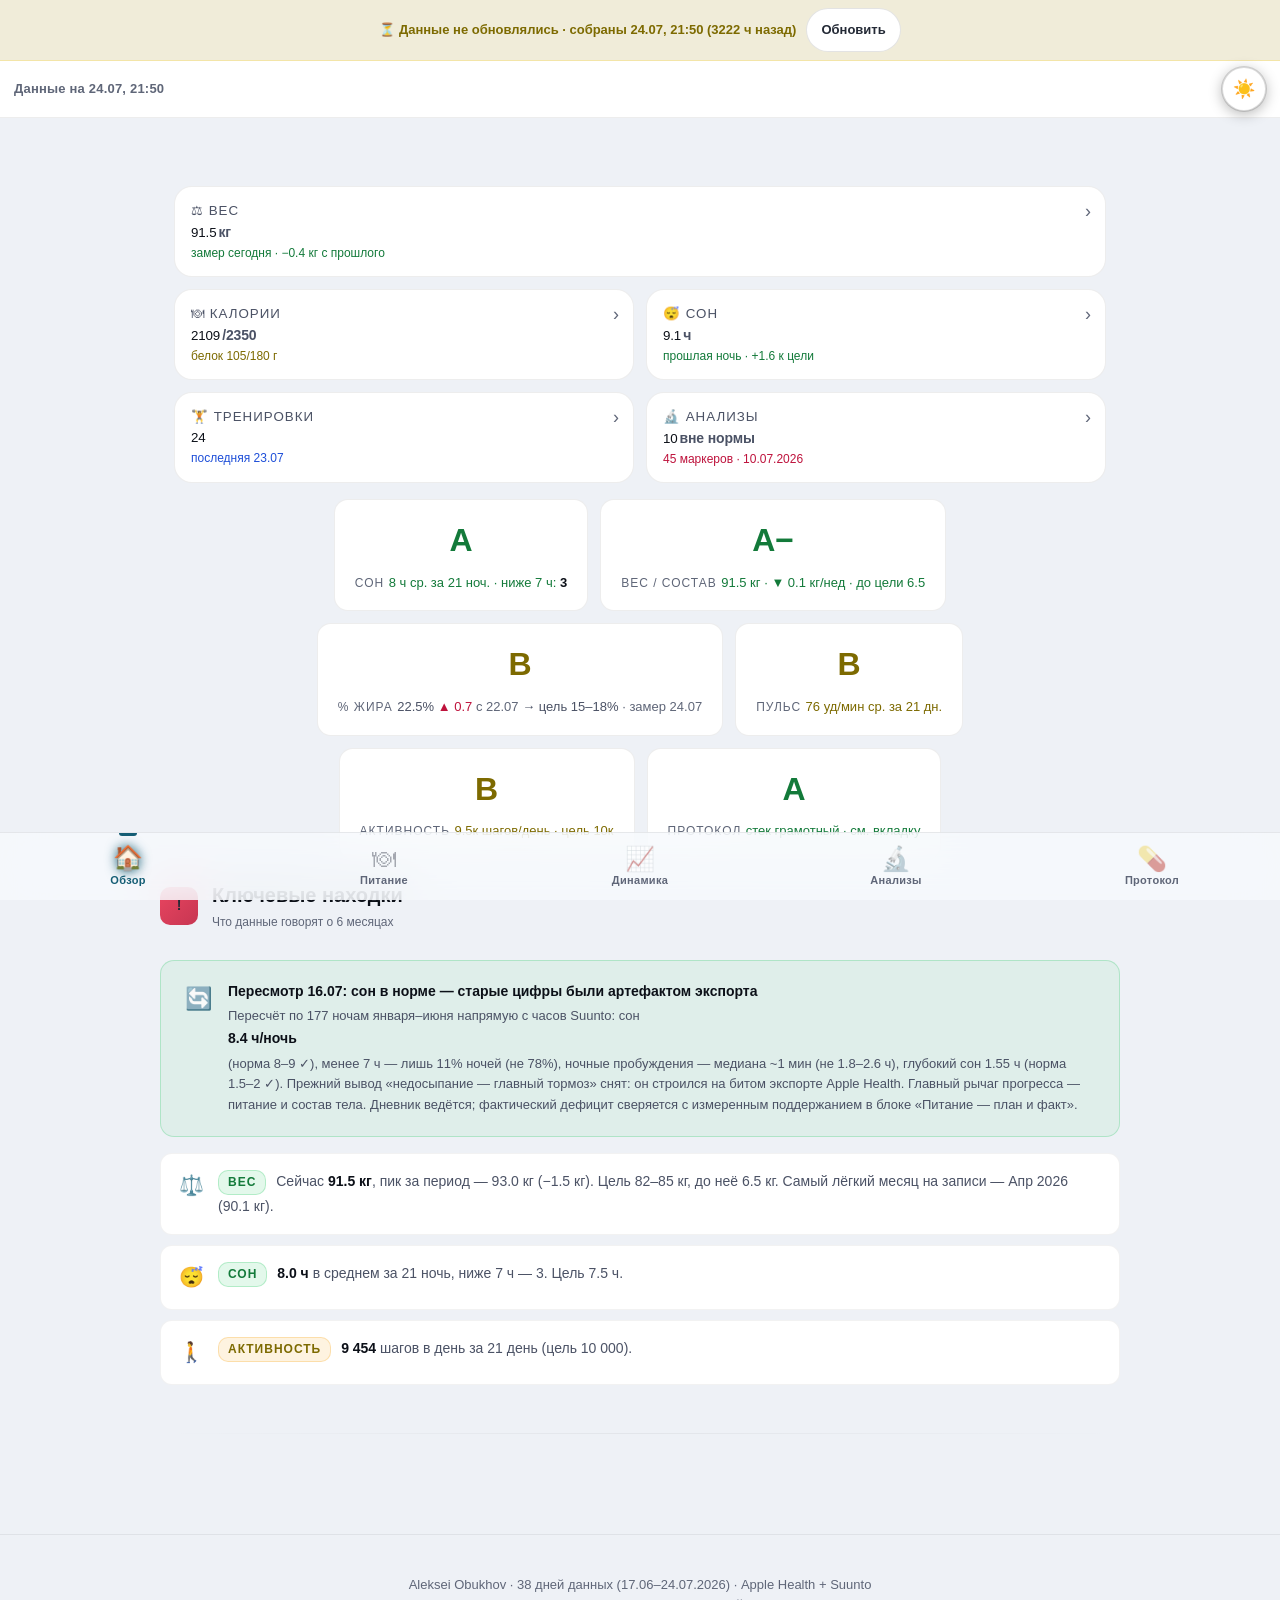
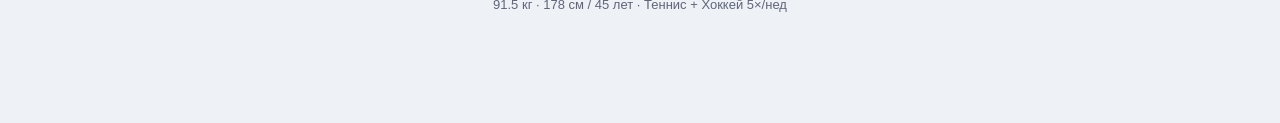
==== commit 101f3ff9: "Weekly progress: charts-health" ====
--- a/feedback_2026.html
+++ b/feedback_2026.html
@@ -12,7 +12,7 @@
 }catch(e){}})();
 </script>
 <title>Aleksei · Обратная связь 2026</title>
-<meta name="generated" content="2026-07-24T21:07">
+<meta name="generated" content="2026-07-24T21:50">
 <link rel="manifest" href="manifest.webmanifest">
 <meta name="theme-color" content="#0891b2">
 <meta name="apple-mobile-web-app-capable" content="yes">
@@ -130,7 +130,7 @@
 <div class="hero">
   <!-- HERO_SUB:START -->
   <h1 class="sr-only">Сводка здоровья · 17.06–24.07.2026</h1>
-  <span class="appbar-when">Данные на 24.07, 21:07</span>
+  <span class="appbar-when">Данные на 24.07, 21:50</span>
   <!-- HERO_SUB:END -->
 
   <div class="score-grid">
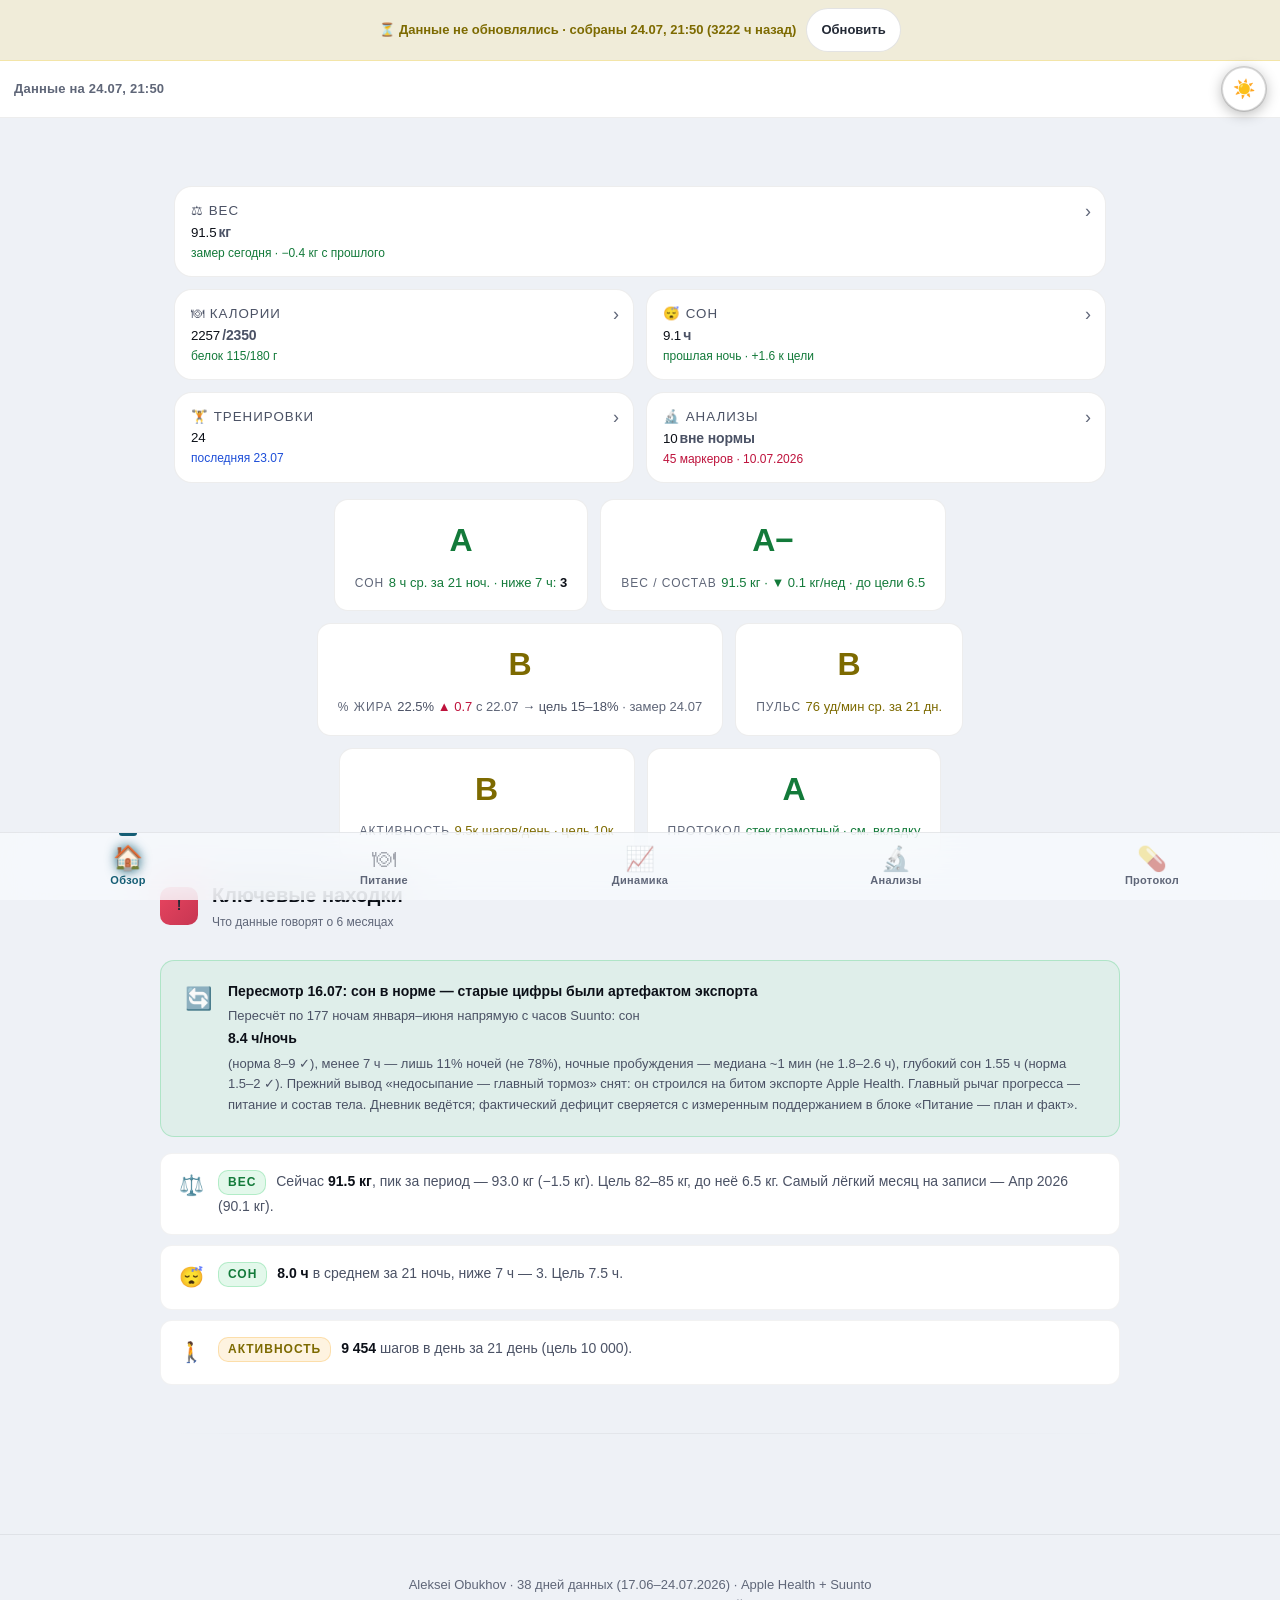
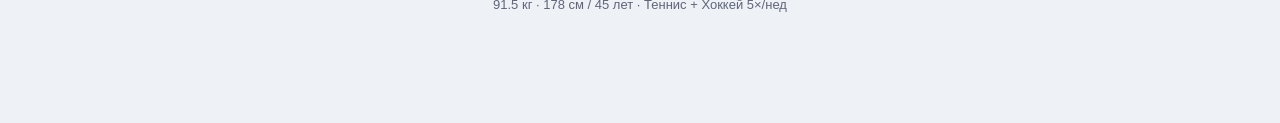
==== commit 4823f53b: "Nutrition update 2026-07-24" ====
--- a/feedback_2026.html
+++ b/feedback_2026.html
@@ -195,7 +195,7 @@
 
 <!-- CHARTS_NUTRITION:START -->
 <div class="section">
-  <script type="application/json" class="ovkpi">{"order": 2, "icon": "🍽", "label": "Калории", "value": "2109", "unit": "/2350", "sub": "белок 105/180 г", "color": "warn", "tab": "pitanie"}</script>
+  <script type="application/json" class="ovkpi">{"order": 2, "icon": "🍽", "label": "Калории", "value": "2257", "unit": "/2350", "sub": "белок 115/180 г", "color": "good", "tab": "pitanie"}</script>
   <div class="sec-header">
     <div class="sec-num" style="background:linear-gradient(135deg,#f59e0b,#d97706)">🍽</div>
     <div>
@@ -203,8 +203,8 @@
       <div class="sec-sub">Кольца — цель дня · столбики — калории за 7 дней</div>
     </div>
   </div>
-  <div style="display:flex;gap:8px;flex-wrap:wrap;align-items:center;justify-content:center;margin-bottom:6px"><div style="text-align:center"><svg role="img" aria-label="Калории сегодня: 2109 из 2350, это 90% дневной цели" viewBox="0 0 130 130" width="118" height="118" style="font-family:-apple-system,sans-serif"><circle cx="65" cy="65" r="52" fill="none" stroke="#ffffff14" stroke-width="13"/><circle cx="65" cy="65" r="52" fill="none" stroke="#f59e0b" stroke-width="13" stroke-linecap="round" stroke-dasharray="293.2 326.7" transform="rotate(-90 65 65)"/><text x="65" y="63" text-anchor="middle" fill="#fff" style="font-size:23px;font-weight:800">90%</text><text x="65" y="82" text-anchor="middle" fill="#8888bb" style="font-size:11px">2109/2350</text></svg><div style="font-size:12px;color:#aaaacc;margin-top:2px">Калории</div></div><div style="text-align:center"><svg role="img" aria-label="Белок сегодня: 105 г из 180, это 58% цели" viewBox="0 0 130 130" width="118" height="118" style="font-family:-apple-system,sans-serif"><circle cx="65" cy="65" r="52" fill="none" stroke="#ffffff14" stroke-width="13"/><circle cx="65" cy="65" r="52" fill="none" stroke="#e94560" stroke-width="13" stroke-linecap="round" stroke-dasharray="190.6 326.7" transform="rotate(-90 65 65)"/><text x="65" y="63" text-anchor="middle" fill="#fff" style="font-size:23px;font-weight:800">58%</text><text x="65" y="82" text-anchor="middle" fill="#8888bb" style="font-size:11px">105/180 г</text></svg><div style="font-size:12px;color:#aaaacc;margin-top:2px">Белок</div></div></div><div style="text-align:center;font-size:13px;color:#8888bb;margin-bottom:14px">сегодня · Б 105 · Ж 76 · У 150 г</div>
-  <div class="table-wrap"><svg role="img" aria-label="Калории за 7 дней, в среднем 2400 против цели 2350" viewBox="0 0 720 200" width="100%" preserveAspectRatio="xMidYMid meet" style="font-family:-apple-system,sans-serif;font-size:11px"><rect x="49.4" y="23.1" width="58.1" height="154.9" rx="2" fill="#e94560" opacity="0.9"><title>18.07: 3423 ккал</title></rect><text x="78.4" y="194" text-anchor="middle" fill="#6666aa">18.07</text><rect x="146.2" y="42.8" width="58.1" height="135.2" rx="2" fill="#e94560" opacity="0.9"><title>19.07: 2986 ккал</title></rect><text x="175.3" y="194" text-anchor="middle" fill="#6666aa">19.07</text><rect x="243.1" y="100.2" width="58.1" height="77.8" rx="2" fill="#e94560" opacity="0.9"><title>20.07: 1719 ккал</title></rect><text x="272.1" y="194" text-anchor="middle" fill="#6666aa">20.07</text><rect x="339.9" y="75.6" width="58.1" height="102.4" rx="2" fill="#22c55e" opacity="0.9"><title>21.07: 2263 ккал</title></rect><text x="369.0" y="194" text-anchor="middle" fill="#6666aa">21.07</text><rect x="436.8" y="82.7" width="58.1" height="95.3" rx="2" fill="#f59e0b" opacity="0.9"><title>22.07: 2105 ккал</title></rect><text x="465.9" y="194" text-anchor="middle" fill="#6666aa">22.07</text><rect x="533.7" y="78.6" width="58.1" height="99.4" rx="2" fill="#22c55e" opacity="0.9"><title>23.07: 2196 ккал</title></rect><text x="562.7" y="194" text-anchor="middle" fill="#6666aa">23.07</text><rect x="630.5" y="82.5" width="58.1" height="95.5" rx="2" fill="#f59e0b" opacity="0.9"><title>24.07: 2109 ккал</title></rect><text x="659.6" y="194" text-anchor="middle" fill="#6666aa">24.07</text><line x1="30" y1="71.6" x2="708" y2="71.6" stroke="#22c55e" stroke-width="1.5" stroke-dasharray="5 4"/><text x="708" y="67.6" text-anchor="end" fill="#22c55e">цель 2350 ккал</text></svg></div>
+  <div style="display:flex;gap:8px;flex-wrap:wrap;align-items:center;justify-content:center;margin-bottom:6px"><div style="text-align:center"><svg role="img" aria-label="Калории сегодня: 2257 из 2350, это 96% дневной цели" viewBox="0 0 130 130" width="118" height="118" style="font-family:-apple-system,sans-serif"><circle cx="65" cy="65" r="52" fill="none" stroke="#ffffff14" stroke-width="13"/><circle cx="65" cy="65" r="52" fill="none" stroke="#22c55e" stroke-width="13" stroke-linecap="round" stroke-dasharray="313.8 326.7" transform="rotate(-90 65 65)"/><text x="65" y="63" text-anchor="middle" fill="#fff" style="font-size:23px;font-weight:800">96%</text><text x="65" y="82" text-anchor="middle" fill="#8888bb" style="font-size:11px">2257/2350</text></svg><div style="font-size:12px;color:#aaaacc;margin-top:2px">Калории</div></div><div style="text-align:center"><svg role="img" aria-label="Белок сегодня: 115 г из 180, это 64% цели" viewBox="0 0 130 130" width="118" height="118" style="font-family:-apple-system,sans-serif"><circle cx="65" cy="65" r="52" fill="none" stroke="#ffffff14" stroke-width="13"/><circle cx="65" cy="65" r="52" fill="none" stroke="#e94560" stroke-width="13" stroke-linecap="round" stroke-dasharray="208.7 326.7" transform="rotate(-90 65 65)"/><text x="65" y="63" text-anchor="middle" fill="#fff" style="font-size:23px;font-weight:800">64%</text><text x="65" y="82" text-anchor="middle" fill="#8888bb" style="font-size:11px">115/180 г</text></svg><div style="font-size:12px;color:#aaaacc;margin-top:2px">Белок</div></div></div><div style="text-align:center;font-size:13px;color:#8888bb;margin-bottom:14px">сегодня · Б 115 · Ж 84 · У 158 г</div>
+  <div class="table-wrap"><svg role="img" aria-label="Калории за 7 дней, в среднем 2421 против цели 2350" viewBox="0 0 720 200" width="100%" preserveAspectRatio="xMidYMid meet" style="font-family:-apple-system,sans-serif;font-size:11px"><rect x="49.4" y="23.1" width="58.1" height="154.9" rx="2" fill="#e94560" opacity="0.9"><title>18.07: 3423 ккал</title></rect><text x="78.4" y="194" text-anchor="middle" fill="#6666aa">18.07</text><rect x="146.2" y="42.8" width="58.1" height="135.2" rx="2" fill="#e94560" opacity="0.9"><title>19.07: 2986 ккал</title></rect><text x="175.3" y="194" text-anchor="middle" fill="#6666aa">19.07</text><rect x="243.1" y="100.2" width="58.1" height="77.8" rx="2" fill="#e94560" opacity="0.9"><title>20.07: 1719 ккал</title></rect><text x="272.1" y="194" text-anchor="middle" fill="#6666aa">20.07</text><rect x="339.9" y="75.6" width="58.1" height="102.4" rx="2" fill="#22c55e" opacity="0.9"><title>21.07: 2263 ккал</title></rect><text x="369.0" y="194" text-anchor="middle" fill="#6666aa">21.07</text><rect x="436.8" y="82.7" width="58.1" height="95.3" rx="2" fill="#f59e0b" opacity="0.9"><title>22.07: 2105 ккал</title></rect><text x="465.9" y="194" text-anchor="middle" fill="#6666aa">22.07</text><rect x="533.7" y="78.6" width="58.1" height="99.4" rx="2" fill="#22c55e" opacity="0.9"><title>23.07: 2196 ккал</title></rect><text x="562.7" y="194" text-anchor="middle" fill="#6666aa">23.07</text><rect x="630.5" y="75.8" width="58.1" height="102.2" rx="2" fill="#22c55e" opacity="0.9"><title>24.07: 2257 ккал</title></rect><text x="659.6" y="194" text-anchor="middle" fill="#6666aa">24.07</text><line x1="30" y1="71.6" x2="708" y2="71.6" stroke="#22c55e" stroke-width="1.5" stroke-dasharray="5 4"/><text x="708" y="67.6" text-anchor="end" fill="#22c55e">цель 2350 ккал</text></svg></div>
 </div>
 <div class="divider"></div>
 <!-- CHARTS_NUTRITION:END -->
@@ -455,7 +455,7 @@
   <!-- TARGETS:END -->
 
   <!-- NUTRITION_WEEK:START -->
-        <div style="background:#22c55e10;border:1px solid #22c55e30;border-radius:12px;padding:16px 20px;margin-bottom:16px"><div style="font-size:11px;text-transform:uppercase;letter-spacing:1px;color:#6666aa;margin-bottom:8px">Накопительно за неделю · 20.07–26.07 · дней с данными: 5/7</div><div style="display:flex;flex-wrap:wrap;gap:24px;font-size:14px;color:#ccccdd"><div><span style="color:#8888aa">Сумма</span> <strong style="color:#fff">10392</strong> / 11750 ккал (<span style="color:#f59e0b">на 1358 ниже плана</span>)</div><div><span style="color:#8888aa">Среднее/день</span> <strong style="color:#f59e0b">2078</strong> / 2350 ккал</div><div><span style="color:#8888aa">Б/Ж/У ср.</span> <strong style="color:#fff">153/81/163</strong> г</div></div></div>
+        <div style="background:#22c55e10;border:1px solid #22c55e30;border-radius:12px;padding:16px 20px;margin-bottom:16px"><div style="font-size:11px;text-transform:uppercase;letter-spacing:1px;color:#6666aa;margin-bottom:8px">Накопительно за неделю · 20.07–26.07 · дней с данными: 5/7</div><div style="display:flex;flex-wrap:wrap;gap:24px;font-size:14px;color:#ccccdd"><div><span style="color:#8888aa">Сумма</span> <strong style="color:#fff">10540</strong> / 11750 ккал (<span style="color:#f59e0b">на 1210 ниже плана</span>)</div><div><span style="color:#8888aa">Среднее/день</span> <strong style="color:#f59e0b">2108</strong> / 2350 ккал</div><div><span style="color:#8888aa">Б/Ж/У ср.</span> <strong style="color:#fff">155/83/165</strong> г</div></div></div>
       <!-- NUTRITION_WEEK:END -->
 
   <div class="table-wrap">
@@ -467,7 +467,7 @@
       </tr></thead>
       <tbody>
       <!-- NUTRITION_DAYS:START -->
-        <tr><td><strong style="color:#fff">24.07</strong></td><td style="color:#f59e0b">2109 / 2350</td><td style="color:#f59e0b">−241</td><td style="color:#e94560">105 / 180</td><td>76 / 80</td><td>150 / 225</td><td>4</td></tr>
+        <tr><td><strong style="color:#fff">24.07</strong></td><td style="color:#22c55e">2257 / 2350</td><td style="color:#22c55e">−93</td><td style="color:#e94560">115 / 180</td><td>84 / 80</td><td>158 / 225</td><td>5</td></tr>
         <tr><td><strong style="color:#fff">23.07</strong></td><td style="color:#22c55e">2196 / 2350</td><td style="color:#22c55e">−154</td><td style="color:#22c55e">178 / 180</td><td>79 / 80</td><td>190 / 225</td><td>6</td></tr>
         <tr><td><strong style="color:#fff">22.07</strong></td><td style="color:#f59e0b">2105 / 2350</td><td style="color:#f59e0b">−245</td><td style="color:#f59e0b">156 / 180</td><td>90 / 80</td><td>167 / 225</td><td>6</td></tr>
         <tr><td><strong style="color:#fff">21.07</strong></td><td style="color:#22c55e">2263 / 2350</td><td style="color:#22c55e">−87</td><td style="color:#22c55e">191 / 180</td><td>93 / 80</td><td>157 / 225</td><td>6</td></tr>
